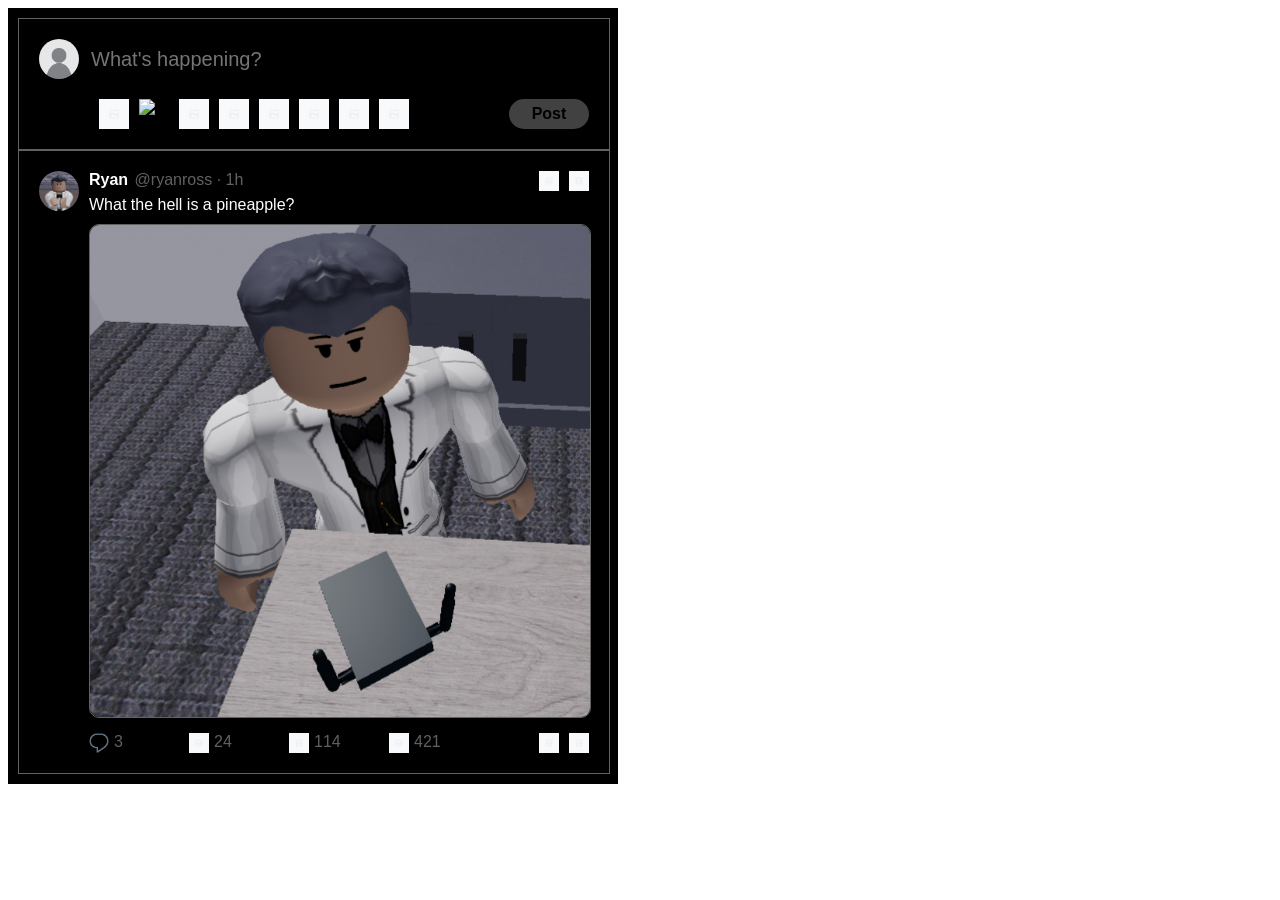
==== twitter-immitation.html @ 1bd2197b "update last "test"" ====
<!DOCTYPE html>
<html lang="en">
  
  <head>
    <title>
      Entry Point ryan at Twitter
    </title>
    <link
    rel="stylesheet"
    href="twitter-immitation.css">
  </head>

  <body>
    <div class="twitter-container">
      <!--Add post part-->
      <div class="twitter-add-post">
        <div class="twitter-add-post-left">
          <div class="twitter-div-pfp">
            <img class="twitter-pfp"
            src="image-posts/User-pfp.png"
            alt="User Profile Picture">
          </div>
        </div>

        <div class="twitter-add-post-right">
          <div class="twitter-add-post-right-top">
            <div class="searchbar">
              <input
              class="searchbar-input"
              type="text"
              placeholder="What's happening?">
            </div>
          </div>

          <div class="twitter-add-post-right-bottom">
            <div class="twitter-add-post-right-bottom-part1">
              <div class="twitter-add-post-right-bottom-media">
                <div class="twitter-add-post-right-bottom-icon">
                  <img class="twitter-add-post-right-bottom-icon-image"
                  src="image-posts/Twitter_Media.png"
                  alt="Media Icon">
                </div>
              </div>

              <div class="twitter-add-post-right-bottom-gif">
                <div class="twitter-add-post-right-bottom-icon">
                  <img class="twitter-add-post-right-bottom-icon-image"
                  src="image-posts/Twitter_GIF.png"
                  alt="GIF Icon">
                </div>
              </div>

              <div class="twitter-add-post-right-bottom-grok">
                <div class="twitter-add-post-right-bottom-icon">
                  <img class="twitter-add-post-right-bottom-icon-image"
                  src="image-posts/Twitter_Grok.png"
                  alt="Grok Icon">
                </div>  
              </div>
              
              <div class="twitter-add-post-right-bottom-poll">
                <div class="twitter-add-post-right-bottom-icon">
                  <img class="twitter-add-post-right-bottom-icon-image"
                  src="image-posts/Twitter_Poll.png"
                  alt="Poll Icon">
                </div>
              </div>

              <div class="twitter-add-post-right-bottom-emoji">
                <div class="twitter-add-post-right-bottom-icon">
                  <img class="twitter-add-post-right-bottom-icon-image"
                  src="image-posts/Twitter_Emoji.png"
                  alt="Emoji Icon">
                </div>
              </div>

              <div class="twitter-add-post-right-bottom-schedule">
                <div class="twitter-add-post-right-bottom-icon">
                  <img class="twitter-add-post-right-bottom-icon-image"
                  src="image-posts/Twitter_Schedule.png"
                  alt="Schedule Icon">
                </div>
              </div>

              <div class="twitter-add-post-right-bottom-location">
                <div class="twitter-add-post-right-bottom-icon">
                  <img class="twitter-add-post-right-bottom-icon-image"
                  src="image-posts/Twitter_Location.png"
                  alt="Location Icon">
                </div>
              </div>

              <div class="twitter-add-post-right-bottom-content-disclosure">
                <div class="twitter-add-post-right-bottom-icon">
                  <img class="twitter-add-post-right-bottom-icon-image"
                  src="image-posts/Twitter_Content_Disclosure.png"
                  alt="Content Disclosure Icon">
                </div>
              </div>
            </div>

            <div class="twitter-add-post-right-bottom-part2">
              <button class="twitter-post-button">
                Post
              </button>
            </div>
          </div>
        </div>
      </div>

      <!--Posts Part-->
      <div class="twitter-posts">
        <div class="twitter-posts-left">
          <div class="twitter-div-pfp">
            <img class="twitter-pfp"
            src="image-posts/ryan.png"
            alt="Ryan Ross Profile Picture">
          </div>
        </div>

        <div class="twitter-posts-right">
          <div class="twitter-posts-right-top">
            <div class="twitter-posts-right-top-line1">
              <div class="twitter-posts-right-top-line1-part1">
                <p class="twitter-text">
                  <span class="twitter-username">
                    Ryan
                  </span>

                  <span class="twitter-handle">
                    @ryanross
                  </span>

                  <span class="twitter-timestamp">
                    &middot; 1h
                  </span>
                </p>
              </div>

              <div class="twitter-posts-right-top-line1-part2">
                <div class="twitter-posts-right-top-line1-grok">
                  <div class="twitter-posts-right-top-line1-icon">
                    <img class="twitter-posts-right-top-line1-icon-image"
                    src="image-posts/Twitter_Grok.png"
                    alt="Grok Icon">
                  </div>
                </div>

                <div class="twitter-posts-right-top-line1-more">
                  <div class="twitter-posts-right-top-line1-icon">
                    <img class="twitter-posts-right-top-line1-icon-image"
                    src="image-posts/Twitter_More.png"
                    alt="More Icon">
                  </div>
                </div>
              </div>
            </div>

            <div class="twitter-posts-right-top-line2">
              <p class="twitter-text">
                <span class="twitter-content">
                  What the hell is a pineapple?
                </span>
              </p>
            </div>

            <div class="twitter-posts-right-top-line3">
              <img class="twitter-post-image"
                src="image-posts/Ryan-with-pinapple.png"
                alt="Pineapple Image">
            </div>
          </div>

          <div class="twitter-posts-right-bottom">
            <div class="twitter-posts-right-bottom-line">
              <div class="twitter-posts-right-bottom-line-part1">
                <div class="twitter-posts-right-bottom-line-comments">
                  <div class="twitter-posts-right-bottom-line-icon">
                    <img class="twitter-posts-right-bottom-line-icon-image"
                    src="image-posts/Twitter_Comment.png"
                    alt="Comment Icon">
                  </div>

                  <div class="twitter-posts-right-bottom-line-number">
                    <p class="twitter-text">
                      <span class="twitter-icon-number">
                        3
                      </span>
                    </p>
                  </div>
                </div>

                <div class="twitter-posts-right-bottom-line-repost">
                  <div class="twitter-posts-right-bottom-line-icon">
                    <img class="twitter-posts-right-bottom-line-icon-image"
                    src="image-posts/Twitter_Repost.png"
                    alt="Repost Icon">
                  </div>

                  <div class="twitter-posts-right-bottom-line-number">
                    <p class="twitter-text">
                      <span class="twitter-icon-number">
                        24
                      </span>
                    </p>
                  </div>                
                </div>

                <div class="twitter-posts-right-bottom-line-likes">
                  <div class="twitter-posts-right-bottom-line-icon">
                    <img class="twitter-posts-right-bottom-line-icon-image"
                    src="image-posts/Twitter_Like.png"
                    alt="Like Icon">
                  </div>

                  <div class="twitter-posts-right-bottom-line-number">
                    <p class="twitter-text">
                      <span class="twitter-icon-number">
                        114
                      </span>
                    </p>
                  </div>
                </div>

                <div class="twitter-posts-right-bottom-line-views">
                  <div class="twitter-posts-right-bottom-line-icon">
                    <img class="twitter-posts-right-bottom-line-icon-image"
                    src="image-posts/Twitter_Views.png"
                    alt="Views Icon">
                  </div>

                  <div class="twitter-posts-right-bottom-line-number">
                    <p class="twitter-text">
                      <span class="twitter-icon-number">
                        421
                      </span>
                    </p>
                  </div>
                </div>
              </div>
            
              <div class="twitter-posts-right-bottom-line-part2">
                <div class="twitter-posts-right-bottom-line-bookmark">
                  <div class="twitter-posts-right-bottom-line-icon">
                    <img class="twitter-posts-right-bottom-line-icon-image"
                    src="image-posts/Twitter_Bookmark.png"
                    alt="Bookmark Icon">
                  </div>
                </div>

                <div class="twitter-posts-right-bottom-line-share">
                  <div class="twitter-posts-right-bottom-line-icon">
                    <img class="twitter-posts-right-bottom-line-icon-image"
                    src="image-posts/Twitter_Share.png"
                    alt="Share Icon">
                  </div>
                </div>
              </div>
            </div>
          </div>
        </div>
      </div>
    </div>
  </body>
</html>
---- twitter-immitation.css ----
.twitter-text {
  font-family: Sans-serif;
  font-size: 16px;
  margin: 0;
  display: block;
}

.twitter-pfp {
  width: 40px;
  height: 40px;
  border-radius: 50%;
  object-fit: cover;
  object-position: center;
}

.twitter-div-pfp {
  display: flex;
  width: 40px;
  height: 40px;
}





.twitter-container {
  display: flex;
  flex-direction: column;
  padding: 10px;
  background-color: #000000;
  width: 590px;
}

  .twitter-add-post {
    background-color: transparent;
    display: flex;
    flex-direction: row;
    padding: 20px;
    border: #616161 solid 1px;
    width: 550px;
  }

    .twitter-add-post-left {
      display: flex;
      width: 40px;
      margin-right: 10px;
    }

    .twitter-add-post-right {
      display: flex;
      width: 500px;
      flex-direction: column;
    }

      .twitter-add-post-right-top {
        display: flex;
        margin: 0px;
        height: 40px;
      }

        .searchbar {
          display: flex;;
        }

          .searchbar-input {
            display: flex;
            background-color: transparent;
            border-width: 0px;
            color: #ffffff;
            font-size: 20px;
          }
      
      .twitter-add-post-right-bottom {
        display: flex;
        margin-top: 20px;
        flex-direction: row;
      }
      
        .twitter-add-post-right-bottom-part1 {
          display: flex;
          width: 400px;
        }

          .twitter-add-post-right-bottom-icon {
            display: flex;
            width: 30px;
            height: 30px;
            margin-left: 10px;
          }

            .twitter-add-post-right-bottom-icon-image {
              display: flex;
              width: 30px;
              height: 30px;
              object-fit: contain;
              object-position: center;
              padding: 0px;
            }

        .twitter-add-post-right-bottom-part2 {
          display: flex;
          width: 80px;
          margin-left: 20px;
        }

          .twitter-post-button {
            display: flex;
            background-color: #414141;
            color: #000000;
            border-width: 0px;
            border-radius: 20px;
            font-size: 16px;
            font-weight: bold;
            height: 30px;
            width: 80px;
            justify-content: center;
            align-items: center;
          }




  .twitter-posts {
    background-color: transparent;
    display: flex;
    flex-direction: row;
    padding: 20px;
    border: #616161 solid 1px;
    width: 550px;
  }

    .twitter-posts-left {
      display: flex;
      width: 40px;
      margin-right: 10px;

    }

    .twitter-posts-right {
      display: flex;
      flex-direction: column;
      width: 500px;
    }

      .twitter-posts-right-top {
        display: flex;
        margin: 0px;
        flex-direction: column;
      }

        .twitter-posts-right-top-line1 {
          display: flex;
          flex-direction: row;
          width: 500px;
        }

          .twitter-posts-right-top-line1-part1 {
            display: flex;
            flex-direction: column;
            width: 440px;
          }

            .twitter-username {
              font-weight: bold;
              color: #ffffff;
              margin-top: 5px;
              margin-right: 2px;
            }

            .twitter-handle {
              color: #616161;
              margin-top: 5px;
            }

            .twitter-timestamp {
              color: #616161;
              margin-top: 5px;
            }

          .twitter-posts-right-top-line1-part2 {
            display: flex;
            flex-direction: row;
            width: 60px;
          }

            .twitter-posts-right-top-line1-grok {
              display: flex;
              width: 20px;
              margin-left: 10px;
            }

            .twitter-posts-right-top-line1-more {
              display: flex;
              width: 20px;
              margin-left: 10px;
            }

              .twitter-posts-right-top-line1-icon {
                display: flex;
                width: 20px;
                height: 20px;
                object-fit: contain;
                object-position: center;
                padding: 0px;
              }

        .twitter-posts-right-top-line2 {
          display: flex;
          margin-top: 5px;
          width: 500px;
        }

          .twitter-content {
            color: #ffffff;
          }

        .twitter-posts-right-top-line3 {
          display: flex;
          margin-top: 10px;
          width: 500px;
        }

          .twitter-post-image {
            width: 500px;
            object-fit: contain;
            object-position: left;
            border-radius: 10px;
            border-width: 1px;
            border-color: #616161;
            border-style: solid;
          }

      .twitter-posts-right-bottom {
        display: flex;
        margin-top: 15px;
      }

        .twitter-posts-right-bottom-line {
          display: flex;
        }

          .twitter-posts-right-bottom-line-part1 {
              display: flex;
              width: 400px;
            }

            .twitter-posts-right-bottom-line-comments {
              display: flex;
              width: 100px;
            }

            .twitter-posts-right-bottom-line-repost {
              display: flex;
              width: 100px;
            }

            .twitter-posts-right-bottom-line-likes {
              display: flex;
              width: 100px;
            }

            .twitter-posts-right-bottom-line-views {
              display: flex;
              width: 100px;
            }

              .twitter-posts-right-bottom-line-icon {
                display: flex;
              }

                .twitter-posts-right-bottom-line-icon-image {
                  display: flex;
                  width: 20px;
                  height: 20px;
                  object-fit: contain;
                  object-position: center;
                  padding: 0px;
                }

              .twitter-posts-right-bottom-line-number {
                display: flex;
              }

                .twitter-icon-number {
                  color: #616161;
                  margin-left: 5px;
                }

          .twitter-posts-right-bottom-line-part2 {
            display: flex;
            width: 60px;
            margin-left: 40px;
          }

            .twitter-posts-right-bottom-line-bookmark {
              display: flex;
              width: 20px;
              margin-left: 10px;
            }

            .twitter-posts-right-bottom-line-share {
              display: flex;
              width: 20px;
              margin-left: 10px;
            }
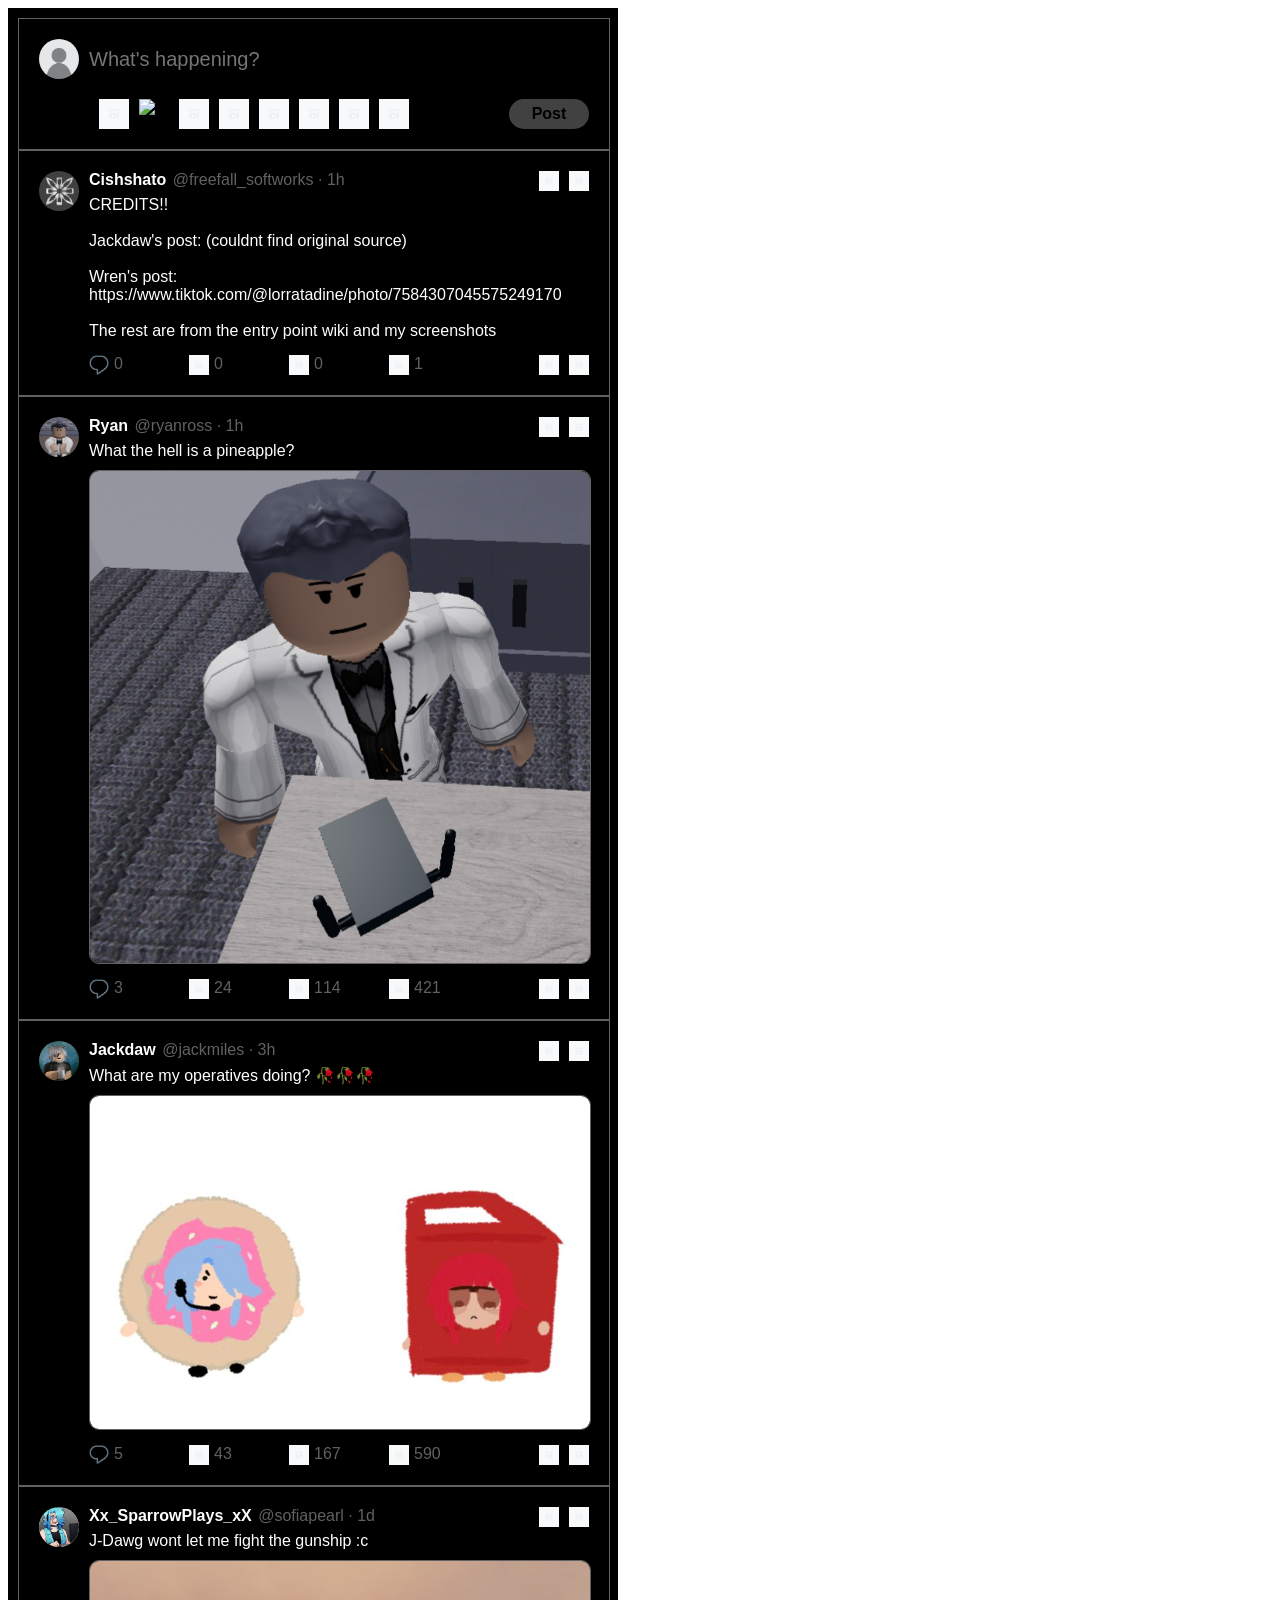
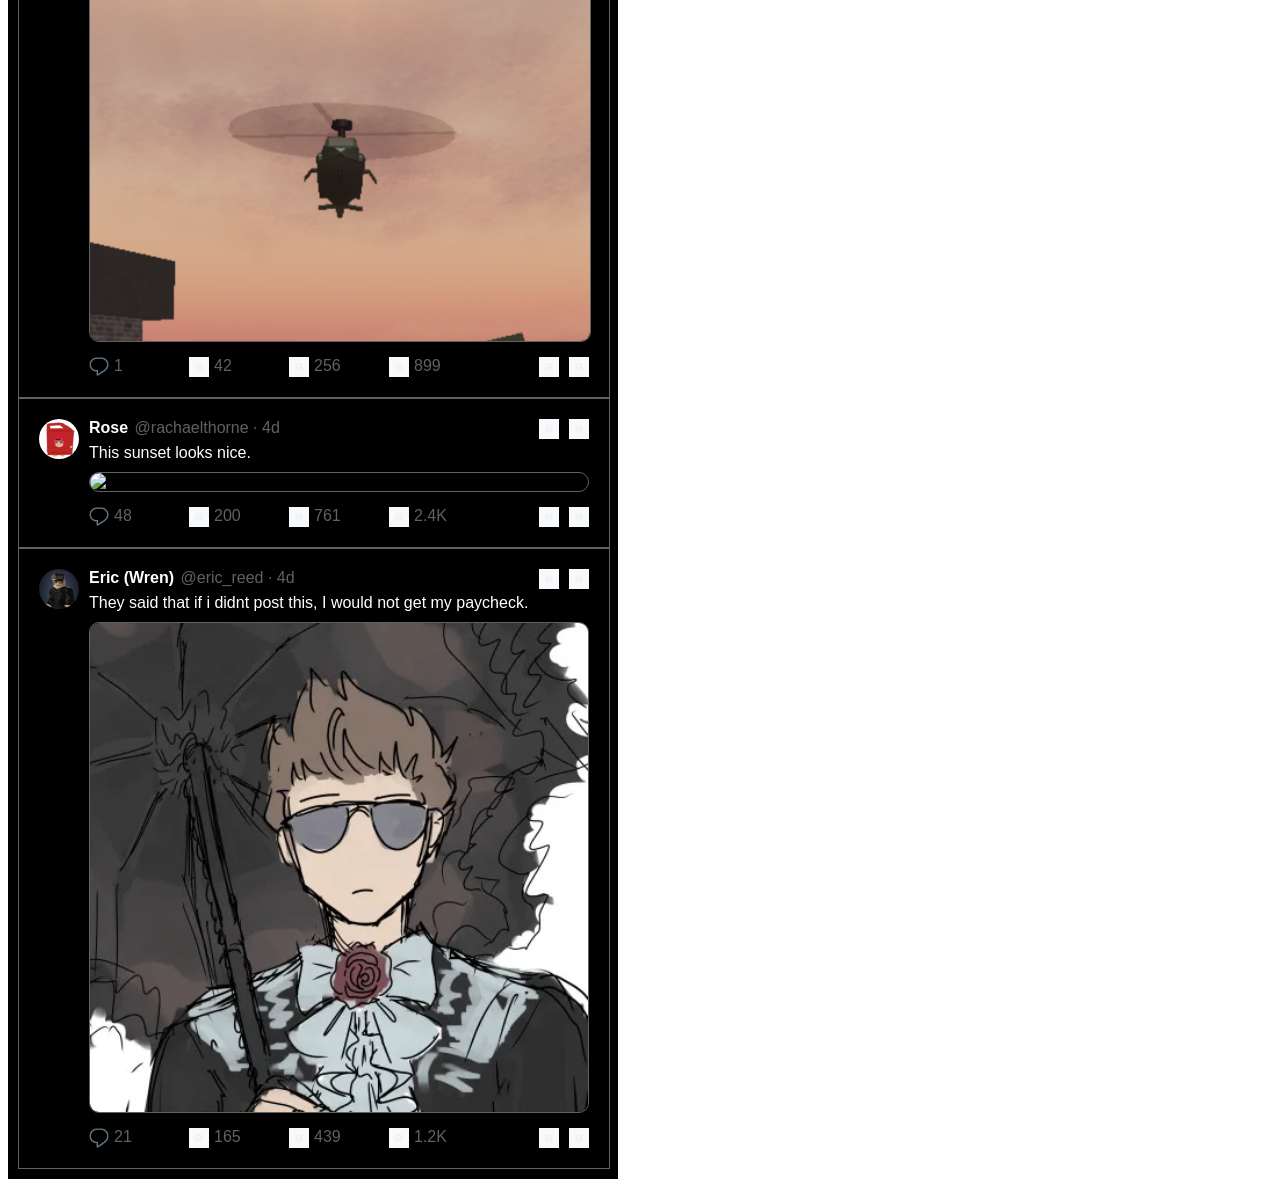
==== commit 60f83bbe: "more update" ====
--- a/twitter-immitation.html
+++ b/twitter-immitation.html
@@ -11,13 +11,13 @@
   </head>
 
   <body>
-    <div class="twitter-container">
+    <div class="twitter-main-section">
       <!--Add post part-->
       <div class="twitter-add-post">
         <div class="twitter-add-post-left">
           <div class="twitter-div-pfp">
             <img class="twitter-pfp"
-            src="image-posts/User-pfp.png"
+            src="images/pfp/blank-user.png"
             alt="User Profile Picture">
           </div>
         </div>
@@ -37,7 +37,7 @@
               <div class="twitter-add-post-right-bottom-media">
                 <div class="twitter-add-post-right-bottom-icon">
                   <img class="twitter-add-post-right-bottom-icon-image"
-                  src="image-posts/Twitter_Media.png"
+                  src="images/icons/Twitter_Media.png"
                   alt="Media Icon">
                 </div>
               </div>
@@ -45,7 +45,7 @@
               <div class="twitter-add-post-right-bottom-gif">
                 <div class="twitter-add-post-right-bottom-icon">
                   <img class="twitter-add-post-right-bottom-icon-image"
-                  src="image-posts/Twitter_GIF.png"
+                  src="images/icons/Twitter_GIF.png"
                   alt="GIF Icon">
                 </div>
               </div>
@@ -53,7 +53,7 @@
               <div class="twitter-add-post-right-bottom-grok">
                 <div class="twitter-add-post-right-bottom-icon">
                   <img class="twitter-add-post-right-bottom-icon-image"
-                  src="image-posts/Twitter_Grok.png"
+                  src="images/icons/Twitter_Grok.png"
                   alt="Grok Icon">
                 </div>  
               </div>
@@ -61,7 +61,7 @@
               <div class="twitter-add-post-right-bottom-poll">
                 <div class="twitter-add-post-right-bottom-icon">
                   <img class="twitter-add-post-right-bottom-icon-image"
-                  src="image-posts/Twitter_Poll.png"
+                  src="images/icons/Twitter_Poll.png"
                   alt="Poll Icon">
                 </div>
               </div>
@@ -69,7 +69,7 @@
               <div class="twitter-add-post-right-bottom-emoji">
                 <div class="twitter-add-post-right-bottom-icon">
                   <img class="twitter-add-post-right-bottom-icon-image"
-                  src="image-posts/Twitter_Emoji.png"
+                  src="images/icons/Twitter_Emoji.png"
                   alt="Emoji Icon">
                 </div>
               </div>
@@ -77,7 +77,7 @@
               <div class="twitter-add-post-right-bottom-schedule">
                 <div class="twitter-add-post-right-bottom-icon">
                   <img class="twitter-add-post-right-bottom-icon-image"
-                  src="image-posts/Twitter_Schedule.png"
+                  src="images/icons/Twitter_Schedule.png"
                   alt="Schedule Icon">
                 </div>
               </div>
@@ -85,7 +85,7 @@
               <div class="twitter-add-post-right-bottom-location">
                 <div class="twitter-add-post-right-bottom-icon">
                   <img class="twitter-add-post-right-bottom-icon-image"
-                  src="image-posts/Twitter_Location.png"
+                  src="images/icons/Twitter_Location.png"
                   alt="Location Icon">
                 </div>
               </div>
@@ -93,7 +93,7 @@
               <div class="twitter-add-post-right-bottom-content-disclosure">
                 <div class="twitter-add-post-right-bottom-icon">
                   <img class="twitter-add-post-right-bottom-icon-image"
-                  src="image-posts/Twitter_Content_Disclosure.png"
+                  src="images/icons/Twitter_Content_Disclosure.png"
                   alt="Content Disclosure Icon">
                 </div>
               </div>
@@ -109,156 +109,919 @@
       </div>
 
       <!--Posts Part-->
-      <div class="twitter-posts">
-        <div class="twitter-posts-left">
-          <div class="twitter-div-pfp">
-            <img class="twitter-pfp"
-            src="image-posts/ryan.png"
-            alt="Ryan Ross Profile Picture">
-          </div>
-        </div>
-
-        <div class="twitter-posts-right">
-          <div class="twitter-posts-right-top">
-            <div class="twitter-posts-right-top-line1">
-              <div class="twitter-posts-right-top-line1-part1">
+      <div class="twitter-posts-section">
+
+        <div class="post">
+          <div class="twitter-posts-left">
+            <div class="twitter-div-pfp">
+              <img class="twitter-pfp"
+              src="images/pfp/cishshato.png"
+              alt="Cishshato Profile Picture">
+            </div>
+          </div>
+
+          <div class="twitter-posts-right">
+            <div class="twitter-posts-right-top">
+              <div class="twitter-posts-right-top-line1">
+                <div class="twitter-posts-right-top-line1-part1">
+                  <p class="twitter-text">
+                    <span class="twitter-username">
+                      Cishshato
+                    </span>
+
+                    <span class="twitter-handle">
+                      @freefall_softworks
+                    </span>
+
+                    <span class="twitter-timestamp">
+                      &middot; 1h
+                    </span>
+                  </p>
+                </div>
+
+                <div class="twitter-posts-right-top-line1-part2">
+                  <div class="twitter-posts-right-top-line1-grok">
+                    <div class="twitter-posts-right-top-line1-icon">
+                      <img class="twitter-posts-right-top-line1-icon-image"
+                      src="images/icons/Twitter_Grok.png"
+                      alt="Grok Icon">
+                    </div>
+                  </div>
+
+                  <div class="twitter-posts-right-top-line1-more">
+                    <div class="twitter-posts-right-top-line1-icon">
+                      <img class="twitter-posts-right-top-line1-icon-image"
+                      src="images/icons/Twitter_More.png"
+                      alt="More Icon">
+                    </div>
+                  </div>
+                </div>
+              </div>
+
+              <div class="twitter-posts-right-top-line2">
                 <p class="twitter-text">
-                  <span class="twitter-username">
-                    Ryan
-                  </span>
-
-                  <span class="twitter-handle">
-                    @ryanross
-                  </span>
-
-                  <span class="twitter-timestamp">
-                    &middot; 1h
+                  <span class="twitter-content">
+                    CREDITS!!
+                    <br> <br>
+                    Jackdaw's post: (couldnt find original source)
+                    <br> <br>
+                    Wren's post: https://www.tiktok.com/@lorratadine/photo/7584307045575249170
+                    <br> <br>
+                    The rest are from the entry point wiki and my screenshots
                   </span>
                 </p>
               </div>
-
-              <div class="twitter-posts-right-top-line1-part2">
-                <div class="twitter-posts-right-top-line1-grok">
-                  <div class="twitter-posts-right-top-line1-icon">
-                    <img class="twitter-posts-right-top-line1-icon-image"
-                    src="image-posts/Twitter_Grok.png"
-                    alt="Grok Icon">
-                  </div>
-                </div>
-
-                <div class="twitter-posts-right-top-line1-more">
-                  <div class="twitter-posts-right-top-line1-icon">
-                    <img class="twitter-posts-right-top-line1-icon-image"
-                    src="image-posts/Twitter_More.png"
-                    alt="More Icon">
-                  </div>
-                </div>
-              </div>
-            </div>
-
-            <div class="twitter-posts-right-top-line2">
-              <p class="twitter-text">
-                <span class="twitter-content">
-                  What the hell is a pineapple?
-                </span>
-              </p>
-            </div>
-
-            <div class="twitter-posts-right-top-line3">
-              <img class="twitter-post-image"
-                src="image-posts/Ryan-with-pinapple.png"
-                alt="Pineapple Image">
-            </div>
-          </div>
-
-          <div class="twitter-posts-right-bottom">
-            <div class="twitter-posts-right-bottom-line">
-              <div class="twitter-posts-right-bottom-line-part1">
-                <div class="twitter-posts-right-bottom-line-comments">
-                  <div class="twitter-posts-right-bottom-line-icon">
-                    <img class="twitter-posts-right-bottom-line-icon-image"
-                    src="image-posts/Twitter_Comment.png"
-                    alt="Comment Icon">
-                  </div>
-
-                  <div class="twitter-posts-right-bottom-line-number">
-                    <p class="twitter-text">
-                      <span class="twitter-icon-number">
-                        3
-                      </span>
-                    </p>
-                  </div>
-                </div>
-
-                <div class="twitter-posts-right-bottom-line-repost">
-                  <div class="twitter-posts-right-bottom-line-icon">
-                    <img class="twitter-posts-right-bottom-line-icon-image"
-                    src="image-posts/Twitter_Repost.png"
-                    alt="Repost Icon">
-                  </div>
-
-                  <div class="twitter-posts-right-bottom-line-number">
-                    <p class="twitter-text">
-                      <span class="twitter-icon-number">
-                        24
-                      </span>
-                    </p>
-                  </div>                
-                </div>
-
-                <div class="twitter-posts-right-bottom-line-likes">
-                  <div class="twitter-posts-right-bottom-line-icon">
-                    <img class="twitter-posts-right-bottom-line-icon-image"
-                    src="image-posts/Twitter_Like.png"
-                    alt="Like Icon">
-                  </div>
-
-                  <div class="twitter-posts-right-bottom-line-number">
-                    <p class="twitter-text">
-                      <span class="twitter-icon-number">
-                        114
-                      </span>
-                    </p>
-                  </div>
-                </div>
-
-                <div class="twitter-posts-right-bottom-line-views">
-                  <div class="twitter-posts-right-bottom-line-icon">
-                    <img class="twitter-posts-right-bottom-line-icon-image"
-                    src="image-posts/Twitter_Views.png"
-                    alt="Views Icon">
-                  </div>
-
-                  <div class="twitter-posts-right-bottom-line-number">
-                    <p class="twitter-text">
-                      <span class="twitter-icon-number">
-                        421
-                      </span>
-                    </p>
-                  </div>
-                </div>
-              </div>
-            
-              <div class="twitter-posts-right-bottom-line-part2">
-                <div class="twitter-posts-right-bottom-line-bookmark">
-                  <div class="twitter-posts-right-bottom-line-icon">
-                    <img class="twitter-posts-right-bottom-line-icon-image"
-                    src="image-posts/Twitter_Bookmark.png"
-                    alt="Bookmark Icon">
-                  </div>
-                </div>
-
-                <div class="twitter-posts-right-bottom-line-share">
-                  <div class="twitter-posts-right-bottom-line-icon">
-                    <img class="twitter-posts-right-bottom-line-icon-image"
-                    src="image-posts/Twitter_Share.png"
-                    alt="Share Icon">
+            </div>
+
+            <div class="twitter-posts-right-bottom">
+              <div class="twitter-posts-right-bottom-line">
+                <div class="twitter-posts-right-bottom-line-part1">
+                  <div class="twitter-posts-right-bottom-line-comments">
+                    <div class="twitter-posts-right-bottom-line-icon">
+                      <img class="twitter-posts-right-bottom-line-icon-image"
+                      src="images/icons/Twitter_Comment.png"
+                      alt="Comment Icon">
+                    </div>
+
+                    <div class="twitter-posts-right-bottom-line-number">
+                      <p class="twitter-text">
+                        <span class="twitter-icon-number">
+                          0
+                        </span>
+                      </p>
+                    </div>
+                  </div>
+
+                  <div class="twitter-posts-right-bottom-line-repost">
+                    <div class="twitter-posts-right-bottom-line-icon">
+                      <img class="twitter-posts-right-bottom-line-icon-image"
+                      src="images/icons/Twitter_Repost.png"
+                      alt="Repost Icon">
+                    </div>
+
+                    <div class="twitter-posts-right-bottom-line-number">
+                      <p class="twitter-text">
+                        <span class="twitter-icon-number">
+                          0
+                        </span>
+                      </p>
+                    </div>                
+                  </div>
+
+                  <div class="twitter-posts-right-bottom-line-likes">
+                    <div class="twitter-posts-right-bottom-line-icon">
+                      <img class="twitter-posts-right-bottom-line-icon-image"
+                      src="images/icons/Twitter_Like.png"
+                      alt="Like Icon">
+                    </div>
+
+                    <div class="twitter-posts-right-bottom-line-number">
+                      <p class="twitter-text">
+                        <span class="twitter-icon-number">
+                          0
+                        </span>
+                      </p>
+                    </div>
+                  </div>
+
+                  <div class="twitter-posts-right-bottom-line-views">
+                    <div class="twitter-posts-right-bottom-line-icon">
+                      <img class="twitter-posts-right-bottom-line-icon-image"
+                      src="images/icons/Twitter_Views.png"
+                      alt="Views Icon">
+                    </div>
+
+                    <div class="twitter-posts-right-bottom-line-number">
+                      <p class="twitter-text">
+                        <span class="twitter-icon-number">
+                          1
+                        </span>
+                      </p>
+                    </div>
+                  </div>
+                </div>
+              
+                <div class="twitter-posts-right-bottom-line-part2">
+                  <div class="twitter-posts-right-bottom-line-bookmark">
+                    <div class="twitter-posts-right-bottom-line-icon">
+                      <img class="twitter-posts-right-bottom-line-icon-image"
+                      src="images/icons/Twitter_Bookmark.png"
+                      alt="Bookmark Icon">
+                    </div>
+                  </div>
+
+                  <div class="twitter-posts-right-bottom-line-share">
+                    <div class="twitter-posts-right-bottom-line-icon">
+                      <img class="twitter-posts-right-bottom-line-icon-image"
+                      src="images/icons/Twitter_Share.png"
+                      alt="Share Icon">
+                    </div>
+                  </div>
+                </div>
+              </div>
+            </div>
+          </div>
+        </div>  
+        
+        <div class="post">
+          <div class="twitter-posts-left">
+            <div class="twitter-div-pfp">
+              <img class="twitter-pfp"
+              src="images/pfp/ryan.png"
+              alt="Ryan Ross Profile Picture">
+            </div>
+          </div>
+
+          <div class="twitter-posts-right">
+            <div class="twitter-posts-right-top">
+              <div class="twitter-posts-right-top-line1">
+                <div class="twitter-posts-right-top-line1-part1">
+                  <p class="twitter-text">
+                    <span class="twitter-username">
+                      Ryan
+                    </span>
+
+                    <span class="twitter-handle">
+                      @ryanross
+                    </span>
+
+                    <span class="twitter-timestamp">
+                      &middot; 1h
+                    </span>
+                  </p>
+                </div>
+
+                <div class="twitter-posts-right-top-line1-part2">
+                  <div class="twitter-posts-right-top-line1-grok">
+                    <div class="twitter-posts-right-top-line1-icon">
+                      <img class="twitter-posts-right-top-line1-icon-image"
+                      src="images/icons/Twitter_Grok.png"
+                      alt="Grok Icon">
+                    </div>
+                  </div>
+
+                  <div class="twitter-posts-right-top-line1-more">
+                    <div class="twitter-posts-right-top-line1-icon">
+                      <img class="twitter-posts-right-top-line1-icon-image"
+                      src="images/icons/Twitter_More.png"
+                      alt="More Icon">
+                    </div>
+                  </div>
+                </div>
+              </div>
+
+              <div class="twitter-posts-right-top-line2">
+                <p class="twitter-text">
+                  <span class="twitter-content">
+                    What the hell is a pineapple?
+                  </span>
+                </p>
+              </div>
+
+              <div class="twitter-posts-right-top-line3">
+                <img class="twitter-post-image"
+                  src="images/posts/Ryan-with-pinapple.png"
+                  alt="Ryan Post">
+              </div>
+            </div>
+
+            <div class="twitter-posts-right-bottom">
+              <div class="twitter-posts-right-bottom-line">
+                <div class="twitter-posts-right-bottom-line-part1">
+                  <div class="twitter-posts-right-bottom-line-comments">
+                    <div class="twitter-posts-right-bottom-line-icon">
+                      <img class="twitter-posts-right-bottom-line-icon-image"
+                      src="images/icons/Twitter_Comment.png"
+                      alt="Comment Icon">
+                    </div>
+
+                    <div class="twitter-posts-right-bottom-line-number">
+                      <p class="twitter-text">
+                        <span class="twitter-icon-number">
+                          3
+                        </span>
+                      </p>
+                    </div>
+                  </div>
+
+                  <div class="twitter-posts-right-bottom-line-repost">
+                    <div class="twitter-posts-right-bottom-line-icon">
+                      <img class="twitter-posts-right-bottom-line-icon-image"
+                      src="images/icons/Twitter_Repost.png"
+                      alt="Repost Icon">
+                    </div>
+
+                    <div class="twitter-posts-right-bottom-line-number">
+                      <p class="twitter-text">
+                        <span class="twitter-icon-number">
+                          24
+                        </span>
+                      </p>
+                    </div>                
+                  </div>
+
+                  <div class="twitter-posts-right-bottom-line-likes">
+                    <div class="twitter-posts-right-bottom-line-icon">
+                      <img class="twitter-posts-right-bottom-line-icon-image"
+                      src="images/icons/Twitter_Like.png"
+                      alt="Like Icon">
+                    </div>
+
+                    <div class="twitter-posts-right-bottom-line-number">
+                      <p class="twitter-text">
+                        <span class="twitter-icon-number">
+                          114
+                        </span>
+                      </p>
+                    </div>
+                  </div>
+
+                  <div class="twitter-posts-right-bottom-line-views">
+                    <div class="twitter-posts-right-bottom-line-icon">
+                      <img class="twitter-posts-right-bottom-line-icon-image"
+                      src="images/icons/Twitter_Views.png"
+                      alt="Views Icon">
+                    </div>
+
+                    <div class="twitter-posts-right-bottom-line-number">
+                      <p class="twitter-text">
+                        <span class="twitter-icon-number">
+                          421
+                        </span>
+                      </p>
+                    </div>
+                  </div>
+                </div>
+              
+                <div class="twitter-posts-right-bottom-line-part2">
+                  <div class="twitter-posts-right-bottom-line-bookmark">
+                    <div class="twitter-posts-right-bottom-line-icon">
+                      <img class="twitter-posts-right-bottom-line-icon-image"
+                      src="images/icons/Twitter_Bookmark.png"
+                      alt="Bookmark Icon">
+                    </div>
+                  </div>
+
+                  <div class="twitter-posts-right-bottom-line-share">
+                    <div class="twitter-posts-right-bottom-line-icon">
+                      <img class="twitter-posts-right-bottom-line-icon-image"
+                      src="images/icons/Twitter_Share.png"
+                      alt="Share Icon">
+                    </div>
                   </div>
                 </div>
               </div>
             </div>
           </div>
         </div>
+
+        <div class="post">
+          <div class="twitter-posts-left">
+            <div class="twitter-div-pfp">
+              <img class="twitter-pfp"
+              src="images/pfp/jackdaw.png"
+              alt="Jackdaw Profile Picture">
+            </div>
+          </div>
+
+          <div class="twitter-posts-right">
+            <div class="twitter-posts-right-top">
+              <div class="twitter-posts-right-top-line1">
+                <div class="twitter-posts-right-top-line1-part1">
+                  <p class="twitter-text">
+                    <span class="twitter-username">
+                      Jackdaw
+                    </span>
+
+                    <span class="twitter-handle">
+                      @jackmiles
+                    </span>
+
+                    <span class="twitter-timestamp">
+                      &middot; 3h
+                    </span>
+                  </p>
+                </div>
+
+                <div class="twitter-posts-right-top-line1-part2">
+                  <div class="twitter-posts-right-top-line1-grok">
+                    <div class="twitter-posts-right-top-line1-icon">
+                      <img class="twitter-posts-right-top-line1-icon-image"
+                      src="images/icons/Twitter_Grok.png"
+                      alt="Grok Icon">
+                    </div>
+                  </div>
+
+                  <div class="twitter-posts-right-top-line1-more">
+                    <div class="twitter-posts-right-top-line1-icon">
+                      <img class="twitter-posts-right-top-line1-icon-image"
+                      src="images/icons/Twitter_More.png"
+                      alt="More Icon">
+                    </div>
+                  </div>
+                </div>
+              </div>
+
+              <div class="twitter-posts-right-top-line2">
+                <p class="twitter-text">
+                  <span class="twitter-content">
+                    What are my operatives doing? 🥀🥀🥀
+                  </span>
+                </p>
+              </div>
+
+              <div class="twitter-posts-right-top-line3">
+                <img class="twitter-post-image"
+                  src="images/posts/Idiots.png"
+                  alt="Jackdaw Post">
+              </div>
+            </div>
+
+            <div class="twitter-posts-right-bottom">
+              <div class="twitter-posts-right-bottom-line">
+                <div class="twitter-posts-right-bottom-line-part1">
+                  <div class="twitter-posts-right-bottom-line-comments">
+                    <div class="twitter-posts-right-bottom-line-icon">
+                      <img class="twitter-posts-right-bottom-line-icon-image"
+                      src="images/icons/Twitter_Comment.png"
+                      alt="Comment Icon">
+                    </div>
+
+                    <div class="twitter-posts-right-bottom-line-number">
+                      <p class="twitter-text">
+                        <span class="twitter-icon-number">
+                          5
+                        </span>
+                      </p>
+                    </div>
+                  </div>
+
+                  <div class="twitter-posts-right-bottom-line-repost">
+                    <div class="twitter-posts-right-bottom-line-icon">
+                      <img class="twitter-posts-right-bottom-line-icon-image"
+                      src="images/icons/Twitter_Repost.png"
+                      alt="Repost Icon">
+                    </div>
+
+                    <div class="twitter-posts-right-bottom-line-number">
+                      <p class="twitter-text">
+                        <span class="twitter-icon-number">
+                          43
+                        </span>
+                      </p>
+                    </div>                
+                  </div>
+
+                  <div class="twitter-posts-right-bottom-line-likes">
+                    <div class="twitter-posts-right-bottom-line-icon">
+                      <img class="twitter-posts-right-bottom-line-icon-image"
+                      src="images/icons/Twitter_Like.png"
+                      alt="Like Icon">
+                    </div>
+
+                    <div class="twitter-posts-right-bottom-line-number">
+                      <p class="twitter-text">
+                        <span class="twitter-icon-number">
+                          167
+                        </span>
+                      </p>
+                    </div>
+                  </div>
+
+                  <div class="twitter-posts-right-bottom-line-views">
+                    <div class="twitter-posts-right-bottom-line-icon">
+                      <img class="twitter-posts-right-bottom-line-icon-image"
+                      src="images/icons/Twitter_Views.png"
+                      alt="Views Icon">
+                    </div>
+
+                    <div class="twitter-posts-right-bottom-line-number">
+                      <p class="twitter-text">
+                        <span class="twitter-icon-number">
+                          590
+                        </span>
+                      </p>
+                    </div>
+                  </div>
+                </div>
+              
+                <div class="twitter-posts-right-bottom-line-part2">
+                  <div class="twitter-posts-right-bottom-line-bookmark">
+                    <div class="twitter-posts-right-bottom-line-icon">
+                      <img class="twitter-posts-right-bottom-line-icon-image"
+                      src="images/icons/Twitter_Bookmark.png"
+                      alt="Bookmark Icon">
+                    </div>
+                  </div>
+
+                  <div class="twitter-posts-right-bottom-line-share">
+                    <div class="twitter-posts-right-bottom-line-icon">
+                      <img class="twitter-posts-right-bottom-line-icon-image"
+                      src="images/icons/Twitter_Share.png"
+                      alt="Share Icon">
+                    </div>
+                  </div>
+                </div>
+              </div>
+            </div>
+          </div>
+        </div>
+
+        <div class="post">
+          <div class="twitter-posts-left">
+            <div class="twitter-div-pfp">
+              <img class="twitter-pfp"
+              src="images/pfp/sparrow.png"
+              alt="Sparrow Profile Picture">
+            </div>
+          </div>
+
+          <div class="twitter-posts-right">
+            <div class="twitter-posts-right-top">
+              <div class="twitter-posts-right-top-line1">
+                <div class="twitter-posts-right-top-line1-part1">
+                  <p class="twitter-text">
+                    <span class="twitter-username">
+                      Xx_SparrowPlays_xX
+                    </span>
+
+                    <span class="twitter-handle">
+                      @sofiapearl
+                    </span>
+
+                    <span class="twitter-timestamp">
+                      &middot; 1d
+                    </span>
+                  </p>
+                </div>
+
+                <div class="twitter-posts-right-top-line1-part2">
+                  <div class="twitter-posts-right-top-line1-grok">
+                    <div class="twitter-posts-right-top-line1-icon">
+                      <img class="twitter-posts-right-top-line1-icon-image"
+                      src="images/icons/Twitter_Grok.png"
+                      alt="Grok Icon">
+                    </div>
+                  </div>
+
+                  <div class="twitter-posts-right-top-line1-more">
+                    <div class="twitter-posts-right-top-line1-icon">
+                      <img class="twitter-posts-right-top-line1-icon-image"
+                      src="images/icons/Twitter_More.png"
+                      alt="More Icon">
+                    </div>
+                  </div>
+                </div>
+              </div>
+
+              <div class="twitter-posts-right-top-line2">
+                <p class="twitter-text">
+                  <span class="twitter-content">
+                    J-Dawg wont let me fight the gunship :c
+                  </span>
+                </p>
+              </div>
+
+              <div class="twitter-posts-right-top-line3">
+                <img class="twitter-post-image"
+                  src="images/posts/Gunship.png"
+                  alt="Sparrow Post">
+              </div>
+            </div>
+
+            <div class="twitter-posts-right-bottom">
+              <div class="twitter-posts-right-bottom-line">
+                <div class="twitter-posts-right-bottom-line-part1">
+                  <div class="twitter-posts-right-bottom-line-comments">
+                    <div class="twitter-posts-right-bottom-line-icon">
+                      <img class="twitter-posts-right-bottom-line-icon-image"
+                      src="images/icons/Twitter_Comment.png"
+                      alt="Comment Icon">
+                    </div>
+
+                    <div class="twitter-posts-right-bottom-line-number">
+                      <p class="twitter-text">
+                        <span class="twitter-icon-number">
+                          1
+                        </span>
+                      </p>
+                    </div>
+                  </div>
+
+                  <div class="twitter-posts-right-bottom-line-repost">
+                    <div class="twitter-posts-right-bottom-line-icon">
+                      <img class="twitter-posts-right-bottom-line-icon-image"
+                      src="images/icons/Twitter_Repost.png"
+                      alt="Repost Icon">
+                    </div>
+
+                    <div class="twitter-posts-right-bottom-line-number">
+                      <p class="twitter-text">
+                        <span class="twitter-icon-number">
+                          42
+                        </span>
+                      </p>
+                    </div>                
+                  </div>
+
+                  <div class="twitter-posts-right-bottom-line-likes">
+                    <div class="twitter-posts-right-bottom-line-icon">
+                      <img class="twitter-posts-right-bottom-line-icon-image"
+                      src="images/icons/Twitter_Like.png"
+                      alt="Like Icon">
+                    </div>
+
+                    <div class="twitter-posts-right-bottom-line-number">
+                      <p class="twitter-text">
+                        <span class="twitter-icon-number">
+                          256
+                        </span>
+                      </p>
+                    </div>
+                  </div>
+
+                  <div class="twitter-posts-right-bottom-line-views">
+                    <div class="twitter-posts-right-bottom-line-icon">
+                      <img class="twitter-posts-right-bottom-line-icon-image"
+                      src="images/icons/Twitter_Views.png"
+                      alt="Views Icon">
+                    </div>
+
+                    <div class="twitter-posts-right-bottom-line-number">
+                      <p class="twitter-text">
+                        <span class="twitter-icon-number">
+                          899
+                        </span>
+                      </p>
+                    </div>
+                  </div>
+                </div>
+              
+                <div class="twitter-posts-right-bottom-line-part2">
+                  <div class="twitter-posts-right-bottom-line-bookmark">
+                    <div class="twitter-posts-right-bottom-line-icon">
+                      <img class="twitter-posts-right-bottom-line-icon-image"
+                      src="images/icons/Twitter_Bookmark.png"
+                      alt="Bookmark Icon">
+                    </div>
+                  </div>
+
+                  <div class="twitter-posts-right-bottom-line-share">
+                    <div class="twitter-posts-right-bottom-line-icon">
+                      <img class="twitter-posts-right-bottom-line-icon-image"
+                      src="images/icons/Twitter_Share.png"
+                      alt="Share Icon">
+                    </div>
+                  </div>
+                </div>
+              </div>
+            </div>
+          </div>
+        </div>
+
+        <div class="post">
+          <div class="twitter-posts-left">
+            <div class="twitter-div-pfp">
+              <img class="twitter-pfp"
+              src="images/pfp/rose.png"
+              alt="Rose Profile Picture">
+            </div>
+          </div>
+
+          <div class="twitter-posts-right">
+            <div class="twitter-posts-right-top">
+              <div class="twitter-posts-right-top-line1">
+                <div class="twitter-posts-right-top-line1-part1">
+                  <p class="twitter-text">
+                    <span class="twitter-username">
+                      Rose
+                    </span>
+
+                    <span class="twitter-handle">
+                      @rachaelthorne
+                    </span>
+
+                    <span class="twitter-timestamp">
+                      &middot; 4d
+                    </span>
+                  </p>
+                </div>
+
+                <div class="twitter-posts-right-top-line1-part2">
+                  <div class="twitter-posts-right-top-line1-grok">
+                    <div class="twitter-posts-right-top-line1-icon">
+                      <img class="twitter-posts-right-top-line1-icon-image"
+                      src="images/icons/Twitter_Grok.png"
+                      alt="Grok Icon">
+                    </div>
+                  </div>
+
+                  <div class="twitter-posts-right-top-line1-more">
+                    <div class="twitter-posts-right-top-line1-icon">
+                      <img class="twitter-posts-right-top-line1-icon-image"
+                      src="images/icons/Twitter_More.png"
+                      alt="More Icon">
+                    </div>
+                  </div>
+                </div>
+              </div>
+
+              <div class="twitter-posts-right-top-line2">
+                <p class="twitter-text">
+                  <span class="twitter-content">
+                    This sunset looks nice.
+                  </span>
+                </p>
+              </div>
+
+              <div class="twitter-posts-right-top-line3">
+                <img class="twitter-post-image"
+                  src="images/posts/Sunset.png"
+                  alt="Rose Post">
+              </div>
+            </div>
+
+            <div class="twitter-posts-right-bottom">
+              <div class="twitter-posts-right-bottom-line">
+                <div class="twitter-posts-right-bottom-line-part1">
+                  <div class="twitter-posts-right-bottom-line-comments">
+                    <div class="twitter-posts-right-bottom-line-icon">
+                      <img class="twitter-posts-right-bottom-line-icon-image"
+                      src="images/icons/Twitter_Comment.png"
+                      alt="Comment Icon">
+                    </div>
+
+                    <div class="twitter-posts-right-bottom-line-number">
+                      <p class="twitter-text">
+                        <span class="twitter-icon-number">
+                          48
+                        </span>
+                      </p>
+                    </div>
+                  </div>
+
+                  <div class="twitter-posts-right-bottom-line-repost">
+                    <div class="twitter-posts-right-bottom-line-icon">
+                      <img class="twitter-posts-right-bottom-line-icon-image"
+                      src="images/icons/Twitter_Repost.png"
+                      alt="Repost Icon">
+                    </div>
+
+                    <div class="twitter-posts-right-bottom-line-number">
+                      <p class="twitter-text">
+                        <span class="twitter-icon-number">
+                          200
+                        </span>
+                      </p>
+                    </div>                
+                  </div>
+
+                  <div class="twitter-posts-right-bottom-line-likes">
+                    <div class="twitter-posts-right-bottom-line-icon">
+                      <img class="twitter-posts-right-bottom-line-icon-image"
+                      src="images/icons/Twitter_Like.png"
+                      alt="Like Icon">
+                    </div>
+
+                    <div class="twitter-posts-right-bottom-line-number">
+                      <p class="twitter-text">
+                        <span class="twitter-icon-number">
+                          761
+                        </span>
+                      </p>
+                    </div>
+                  </div>
+
+                  <div class="twitter-posts-right-bottom-line-views">
+                    <div class="twitter-posts-right-bottom-line-icon">
+                      <img class="twitter-posts-right-bottom-line-icon-image"
+                      src="images/icons/Twitter_Views.png"
+                      alt="Views Icon">
+                    </div>
+
+                    <div class="twitter-posts-right-bottom-line-number">
+                      <p class="twitter-text">
+                        <span class="twitter-icon-number">
+                          2.4K
+                        </span>
+                      </p>
+                    </div>
+                  </div>
+                </div>
+              
+                <div class="twitter-posts-right-bottom-line-part2">
+                  <div class="twitter-posts-right-bottom-line-bookmark">
+                    <div class="twitter-posts-right-bottom-line-icon">
+                      <img class="twitter-posts-right-bottom-line-icon-image"
+                      src="images/icons/Twitter_Bookmark.png"
+                      alt="Bookmark Icon">
+                    </div>
+                  </div>
+
+                  <div class="twitter-posts-right-bottom-line-share">
+                    <div class="twitter-posts-right-bottom-line-icon">
+                      <img class="twitter-posts-right-bottom-line-icon-image"
+                      src="images/icons/Twitter_Share.png"
+                      alt="Share Icon">
+                    </div>
+                  </div>
+                </div>
+              </div>
+            </div>
+          </div>
+        </div>
+
+        <div class="post">
+          <div class="twitter-posts-left">
+            <div class="twitter-div-pfp">
+              <img class="twitter-pfp"
+              src="images/pfp/wren.png"
+              alt="Wren Profile Picture">
+            </div>
+          </div>
+
+          <div class="twitter-posts-right">
+            <div class="twitter-posts-right-top">
+              <div class="twitter-posts-right-top-line1">
+                <div class="twitter-posts-right-top-line1-part1">
+                  <p class="twitter-text">
+                    <span class="twitter-username">
+                      Eric (Wren)
+                    </span>
+
+                    <span class="twitter-handle">
+                      @eric_reed
+                    </span>
+
+                    <span class="twitter-timestamp">
+                      &middot; 4d
+                    </span>
+                  </p>
+                </div>
+
+                <div class="twitter-posts-right-top-line1-part2">
+                  <div class="twitter-posts-right-top-line1-grok">
+                    <div class="twitter-posts-right-top-line1-icon">
+                      <img class="twitter-posts-right-top-line1-icon-image"
+                      src="images/icons/Twitter_Grok.png"
+                      alt="Grok Icon">
+                    </div>
+                  </div>
+
+                  <div class="twitter-posts-right-top-line1-more">
+                    <div class="twitter-posts-right-top-line1-icon">
+                      <img class="twitter-posts-right-top-line1-icon-image"
+                      src="images/icons/Twitter_More.png"
+                      alt="More Icon">
+                    </div>
+                  </div>
+                </div>
+              </div>
+
+              <div class="twitter-posts-right-top-line2">
+                <p class="twitter-text">
+                  <span class="twitter-content">
+                    They said that if i didnt post this, I would not get my paycheck.
+                  </span>
+                </p>
+              </div>
+
+              <div class="twitter-posts-right-top-line3">
+                <img class="twitter-post-image"
+                  src="images/posts/Wren-umbrella.png"
+                  alt="Wren Post">
+              </div>
+            </div>
+
+            <div class="twitter-posts-right-bottom">
+              <div class="twitter-posts-right-bottom-line">
+                <div class="twitter-posts-right-bottom-line-part1">
+                  <div class="twitter-posts-right-bottom-line-comments">
+                    <div class="twitter-posts-right-bottom-line-icon">
+                      <img class="twitter-posts-right-bottom-line-icon-image"
+                      src="images/icons/Twitter_Comment.png"
+                      alt="Comment Icon">
+                    </div>
+
+                    <div class="twitter-posts-right-bottom-line-number">
+                      <p class="twitter-text">
+                        <span class="twitter-icon-number">
+                          21
+                        </span>
+                      </p>
+                    </div>
+                  </div>
+
+                  <div class="twitter-posts-right-bottom-line-repost">
+                    <div class="twitter-posts-right-bottom-line-icon">
+                      <img class="twitter-posts-right-bottom-line-icon-image"
+                      src="images/icons/Twitter_Repost.png"
+                      alt="Repost Icon">
+                    </div>
+
+                    <div class="twitter-posts-right-bottom-line-number">
+                      <p class="twitter-text">
+                        <span class="twitter-icon-number">
+                          165
+                        </span>
+                      </p>
+                    </div>                
+                  </div>
+
+                  <div class="twitter-posts-right-bottom-line-likes">
+                    <div class="twitter-posts-right-bottom-line-icon">
+                      <img class="twitter-posts-right-bottom-line-icon-image"
+                      src="images/icons/Twitter_Like.png"
+                      alt="Like Icon">
+                    </div>
+
+                    <div class="twitter-posts-right-bottom-line-number">
+                      <p class="twitter-text">
+                        <span class="twitter-icon-number">
+                          439
+                        </span>
+                      </p>
+                    </div>
+                  </div>
+
+                  <div class="twitter-posts-right-bottom-line-views">
+                    <div class="twitter-posts-right-bottom-line-icon">
+                      <img class="twitter-posts-right-bottom-line-icon-image"
+                      src="images/icons/Twitter_Views.png"
+                      alt="Views Icon">
+                    </div>
+
+                    <div class="twitter-posts-right-bottom-line-number">
+                      <p class="twitter-text">
+                        <span class="twitter-icon-number">
+                          1.2K
+                        </span>
+                      </p>
+                    </div>
+                  </div>
+                </div>
+              
+                <div class="twitter-posts-right-bottom-line-part2">
+                  <div class="twitter-posts-right-bottom-line-bookmark">
+                    <div class="twitter-posts-right-bottom-line-icon">
+                      <img class="twitter-posts-right-bottom-line-icon-image"
+                      src="images/icons/Twitter_Bookmark.png"
+                      alt="Bookmark Icon">
+                    </div>
+                  </div>
+
+                  <div class="twitter-posts-right-bottom-line-share">
+                    <div class="twitter-posts-right-bottom-line-icon">
+                      <img class="twitter-posts-right-bottom-line-icon-image"
+                      src="images/icons/Twitter_Share.png"
+                      alt="Share Icon">
+                    </div>
+                  </div>
+                </div>
+              </div>
+            </div>
+          </div>
+        </div>        
       </div>
     </div>
   </body>
--- a/twitter-immitation.css
+++ b/twitter-immitation.css
@@ -23,7 +23,7 @@
 
 
 
-.twitter-container {
+.twitter-main-section {
   display: flex;
   flex-direction: column;
   padding: 10px;
@@ -35,10 +35,27 @@
     background-color: transparent;
     display: flex;
     flex-direction: row;
-    padding: 20px;
     border: #616161 solid 1px;
     width: 550px;
+    padding: 20px;
   }
+
+  .twitter-posts-section {
+    background-color: transparent;
+    display: flex;
+    flex-direction: column;
+    border: #616161 solid 0px;
+  }
+
+    .post {
+      display: flex;
+      flex-direction: row;
+      border: #616161 solid 1px;
+      width: 550px;
+      padding: 20px;
+    }
+
+  /*Twitter Add Post*/
 
     .twitter-add-post-left {
       display: flex;
@@ -59,15 +76,18 @@
       }
 
         .searchbar {
-          display: flex;;
+          display: flex;
         }
 
           .searchbar-input {
             display: flex;
             background-color: transparent;
-            border-width: 0px;
+            border: none;
             color: #ffffff;
             font-size: 20px;
+            outline: none;
+            padding: 0px;
+            width: 500px;
           }
       
       .twitter-add-post-right-bottom {
@@ -117,17 +137,7 @@
             align-items: center;
           }
 
-
-
-
-  .twitter-posts {
-    background-color: transparent;
-    display: flex;
-    flex-direction: row;
-    padding: 20px;
-    border: #616161 solid 1px;
-    width: 550px;
-  }
+  /*Twitter Posts*/
 
     .twitter-posts-left {
       display: flex;
@@ -167,11 +177,7 @@
               margin-right: 2px;
             }
 
-            .twitter-handle {
-              color: #616161;
-              margin-top: 5px;
-            }
-
+            .twitter-handle,
             .twitter-timestamp {
               color: #616161;
               margin-top: 5px;
@@ -183,12 +189,7 @@
             width: 60px;
           }
 
-            .twitter-posts-right-top-line1-grok {
-              display: flex;
-              width: 20px;
-              margin-left: 10px;
-            }
-
+            .twitter-posts-right-top-line1-grok,
             .twitter-posts-right-top-line1-more {
               display: flex;
               width: 20px;
@@ -244,21 +245,9 @@
               width: 400px;
             }
 
-            .twitter-posts-right-bottom-line-comments {
-              display: flex;
-              width: 100px;
-            }
-
-            .twitter-posts-right-bottom-line-repost {
-              display: flex;
-              width: 100px;
-            }
-
-            .twitter-posts-right-bottom-line-likes {
-              display: flex;
-              width: 100px;
-            }
-
+            .twitter-posts-right-bottom-line-comments,
+            .twitter-posts-right-bottom-line-repost,
+            .twitter-posts-right-bottom-line-likes,
             .twitter-posts-right-bottom-line-views {
               display: flex;
               width: 100px;
@@ -292,14 +281,9 @@
             margin-left: 40px;
           }
 
-            .twitter-posts-right-bottom-line-bookmark {
+            .twitter-posts-right-bottom-line-bookmark,
+            .twitter-posts-right-bottom-line-share {
               display: flex;
               width: 20px;
               margin-left: 10px;
             }
-
-            .twitter-posts-right-bottom-line-share {
-              display: flex;
-              width: 20px;
-              margin-left: 10px;
-            }
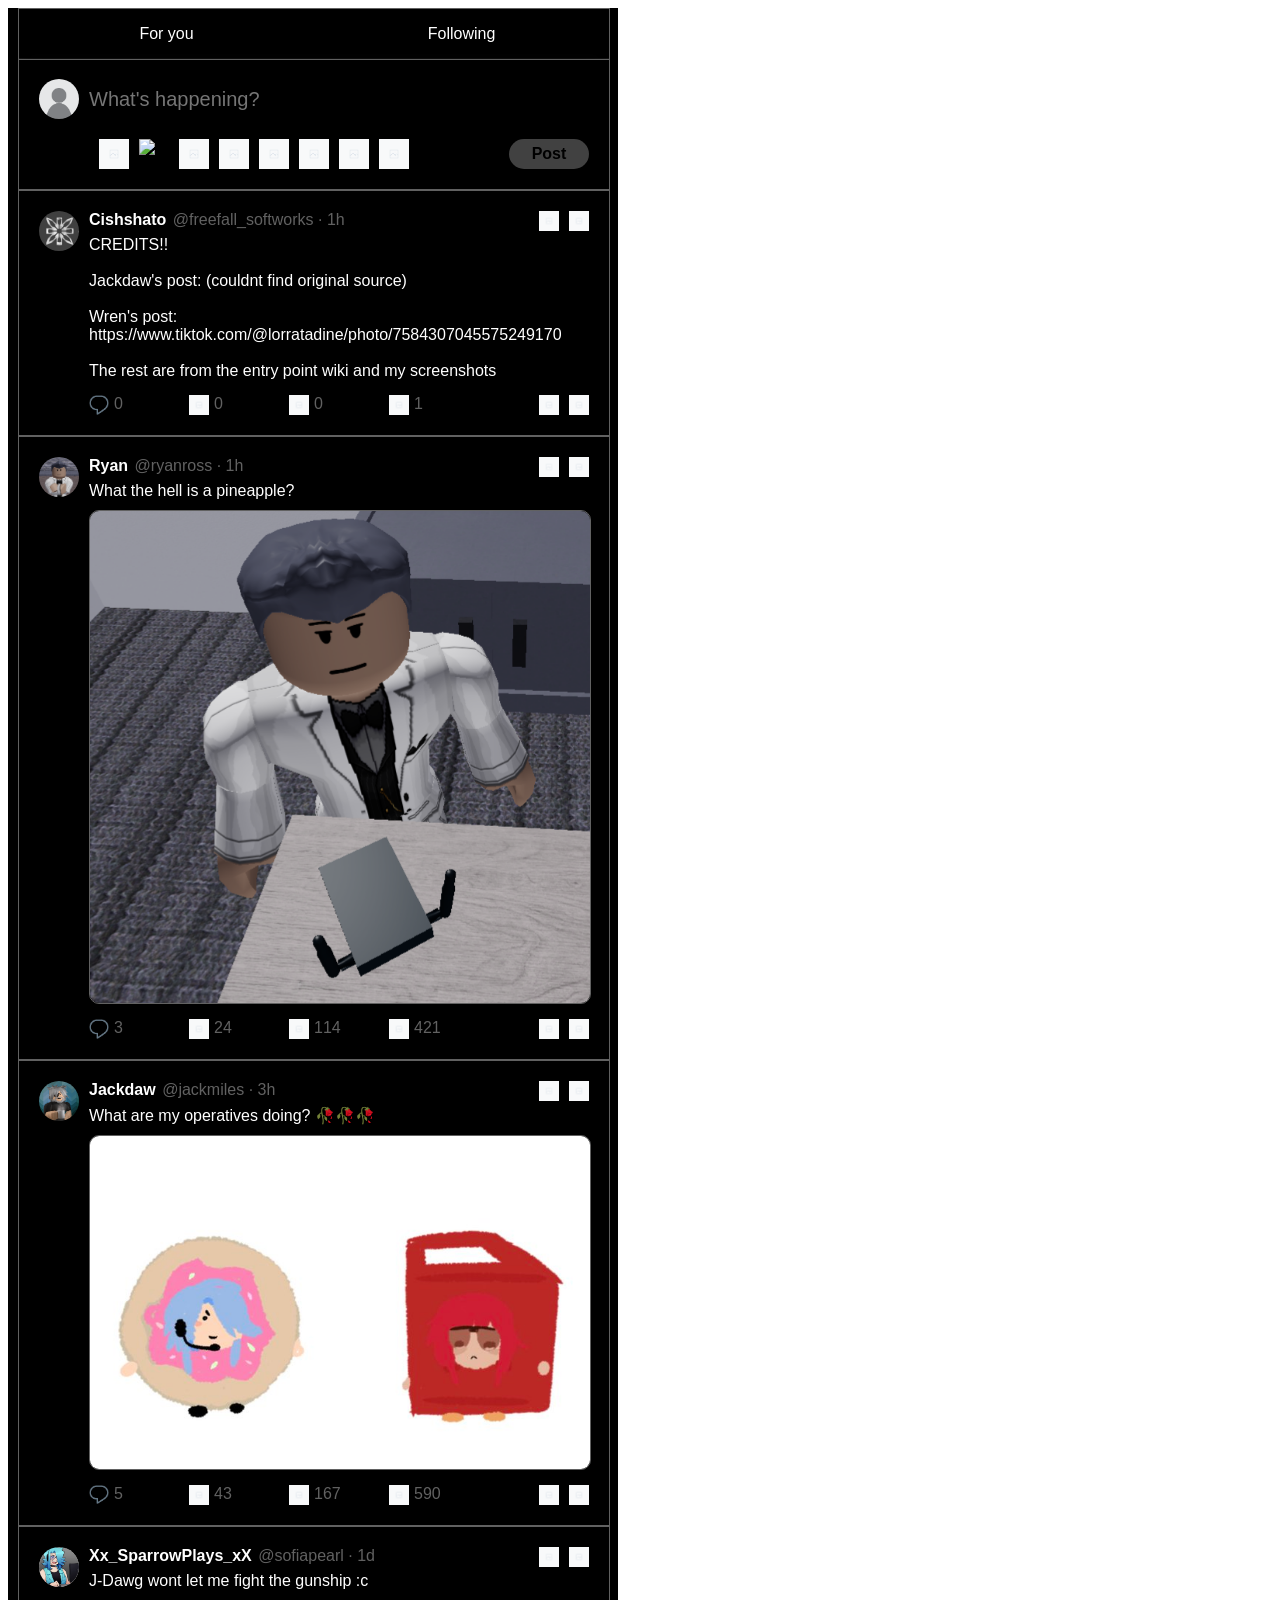
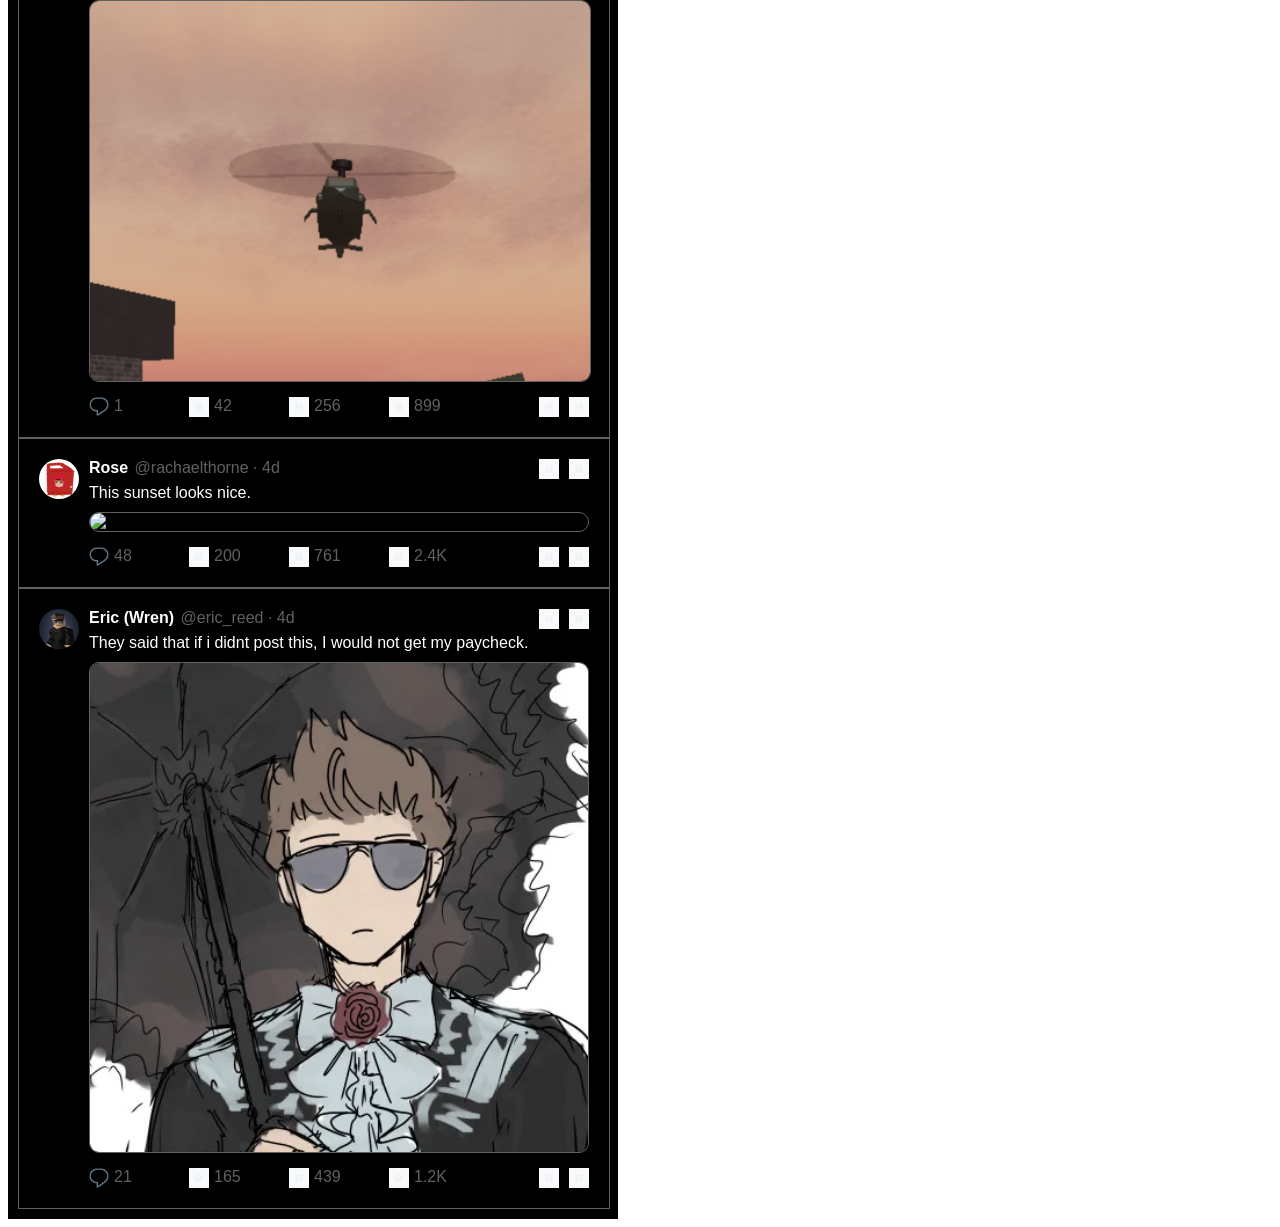
==== commit d96a2c61: "add header thing" ====
--- a/twitter-immitation.html
+++ b/twitter-immitation.html
@@ -1,6 +1,5 @@
  <!DOCTYPE html>
 <html lang="en">
-  
   <head>
     <title>
       Entry Point ryan at Twitter
@@ -11,1017 +10,1040 @@
   </head>
 
   <body>
-    <div class="twitter-main-section">
-      <!--Add post part-->
-      <div class="twitter-add-post">
-        <div class="twitter-add-post-left">
-          <div class="twitter-div-pfp">
-            <img class="twitter-pfp"
-            src="images/pfp/blank-user.png"
-            alt="User Profile Picture">
+    <div class="right-section">
+      <div class="twitter-top-section">
+        <!--For you / Following-->
+        <div class="twitter-top-selection">
+          <div class="For-you">
+            <p class="twitter-text">
+              <span class="For-you-text">
+                For you
+              </span>
+            </p>
           </div>
-        </div>
-
-        <div class="twitter-add-post-right">
-          <div class="twitter-add-post-right-top">
-            <div class="searchbar">
-              <input
-              class="searchbar-input"
-              type="text"
-              placeholder="What's happening?">
-            </div>
-          </div>
-
-          <div class="twitter-add-post-right-bottom">
-            <div class="twitter-add-post-right-bottom-part1">
-              <div class="twitter-add-post-right-bottom-media">
-                <div class="twitter-add-post-right-bottom-icon">
-                  <img class="twitter-add-post-right-bottom-icon-image"
-                  src="images/icons/Twitter_Media.png"
-                  alt="Media Icon">
-                </div>
-              </div>
-
-              <div class="twitter-add-post-right-bottom-gif">
-                <div class="twitter-add-post-right-bottom-icon">
-                  <img class="twitter-add-post-right-bottom-icon-image"
-                  src="images/icons/Twitter_GIF.png"
-                  alt="GIF Icon">
-                </div>
-              </div>
-
-              <div class="twitter-add-post-right-bottom-grok">
-                <div class="twitter-add-post-right-bottom-icon">
-                  <img class="twitter-add-post-right-bottom-icon-image"
-                  src="images/icons/Twitter_Grok.png"
-                  alt="Grok Icon">
-                </div>  
-              </div>
-              
-              <div class="twitter-add-post-right-bottom-poll">
-                <div class="twitter-add-post-right-bottom-icon">
-                  <img class="twitter-add-post-right-bottom-icon-image"
-                  src="images/icons/Twitter_Poll.png"
-                  alt="Poll Icon">
-                </div>
-              </div>
-
-              <div class="twitter-add-post-right-bottom-emoji">
-                <div class="twitter-add-post-right-bottom-icon">
-                  <img class="twitter-add-post-right-bottom-icon-image"
-                  src="images/icons/Twitter_Emoji.png"
-                  alt="Emoji Icon">
-                </div>
-              </div>
-
-              <div class="twitter-add-post-right-bottom-schedule">
-                <div class="twitter-add-post-right-bottom-icon">
-                  <img class="twitter-add-post-right-bottom-icon-image"
-                  src="images/icons/Twitter_Schedule.png"
-                  alt="Schedule Icon">
-                </div>
-              </div>
-
-              <div class="twitter-add-post-right-bottom-location">
-                <div class="twitter-add-post-right-bottom-icon">
-                  <img class="twitter-add-post-right-bottom-icon-image"
-                  src="images/icons/Twitter_Location.png"
-                  alt="Location Icon">
-                </div>
-              </div>
-
-              <div class="twitter-add-post-right-bottom-content-disclosure">
-                <div class="twitter-add-post-right-bottom-icon">
-                  <img class="twitter-add-post-right-bottom-icon-image"
-                  src="images/icons/Twitter_Content_Disclosure.png"
-                  alt="Content Disclosure Icon">
-                </div>
-              </div>
-            </div>
-
-            <div class="twitter-add-post-right-bottom-part2">
-              <button class="twitter-post-button">
-                Post
-              </button>
-            </div>
+
+          <div class="Following">
+            <p class="twitter-text">
+              <span class="Following-text">
+                Following
+              </span>
+            </p>
           </div>
         </div>
       </div>
 
-      <!--Posts Part-->
-      <div class="twitter-posts-section">
-
-        <div class="post">
-          <div class="twitter-posts-left">
+      <div class="twitter-main-section">
+        <!--Add post part-->
+        <div class="twitter-add-post">
+          <div class="twitter-add-post-left">
             <div class="twitter-div-pfp">
               <img class="twitter-pfp"
-              src="images/pfp/cishshato.png"
-              alt="Cishshato Profile Picture">
+              src="images/pfp/blank-user.png"
+              alt="User Profile Picture">
             </div>
           </div>
 
-          <div class="twitter-posts-right">
-            <div class="twitter-posts-right-top">
-              <div class="twitter-posts-right-top-line1">
-                <div class="twitter-posts-right-top-line1-part1">
+          <div class="twitter-add-post-right">
+            <div class="twitter-add-post-right-top">
+              <div class="searchbar">
+                <input
+                class="searchbar-input"
+                type="text"
+                placeholder="What's happening?">
+              </div>
+            </div>
+
+            <div class="twitter-add-post-right-bottom">
+              <div class="twitter-add-post-right-bottom-part1">
+                <div class="twitter-add-post-right-bottom-media">
+                  <div class="twitter-add-post-right-bottom-icon">
+                    <img class="twitter-add-post-right-bottom-icon-image"
+                    src="images/icons/Twitter_Media.png"
+                    alt="Media Icon">
+                  </div>
+                </div>
+
+                <div class="twitter-add-post-right-bottom-gif">
+                  <div class="twitter-add-post-right-bottom-icon">
+                    <img class="twitter-add-post-right-bottom-icon-image"
+                    src="images/icons/Twitter_GIF.png"
+                    alt="GIF Icon">
+                  </div>
+                </div>
+
+                <div class="twitter-add-post-right-bottom-grok">
+                  <div class="twitter-add-post-right-bottom-icon">
+                    <img class="twitter-add-post-right-bottom-icon-image"
+                    src="images/icons/Twitter_Grok.png"
+                    alt="Grok Icon">
+                  </div>  
+                </div>
+                
+                <div class="twitter-add-post-right-bottom-poll">
+                  <div class="twitter-add-post-right-bottom-icon">
+                    <img class="twitter-add-post-right-bottom-icon-image"
+                    src="images/icons/Twitter_Poll.png"
+                    alt="Poll Icon">
+                  </div>
+                </div>
+
+                <div class="twitter-add-post-right-bottom-emoji">
+                  <div class="twitter-add-post-right-bottom-icon">
+                    <img class="twitter-add-post-right-bottom-icon-image"
+                    src="images/icons/Twitter_Emoji.png"
+                    alt="Emoji Icon">
+                  </div>
+                </div>
+
+                <div class="twitter-add-post-right-bottom-schedule">
+                  <div class="twitter-add-post-right-bottom-icon">
+                    <img class="twitter-add-post-right-bottom-icon-image"
+                    src="images/icons/Twitter_Schedule.png"
+                    alt="Schedule Icon">
+                  </div>
+                </div>
+
+                <div class="twitter-add-post-right-bottom-location">
+                  <div class="twitter-add-post-right-bottom-icon">
+                    <img class="twitter-add-post-right-bottom-icon-image"
+                    src="images/icons/Twitter_Location.png"
+                    alt="Location Icon">
+                  </div>
+                </div>
+
+                <div class="twitter-add-post-right-bottom-content-disclosure">
+                  <div class="twitter-add-post-right-bottom-icon">
+                    <img class="twitter-add-post-right-bottom-icon-image"
+                    src="images/icons/Twitter_Content_Disclosure.png"
+                    alt="Content Disclosure Icon">
+                  </div>
+                </div>
+              </div>
+
+              <div class="twitter-add-post-right-bottom-part2">
+                <button class="twitter-post-button">
+                  Post
+                </button>
+              </div>
+            </div>
+          </div>
+        </div>
+
+        <!--Posts Part-->
+        <div class="twitter-posts-section">
+
+          <div class="post">
+            <div class="twitter-posts-left">
+              <div class="twitter-div-pfp">
+                <img class="twitter-pfp"
+                src="images/pfp/cishshato.png"
+                alt="Cishshato Profile Picture">
+              </div>
+            </div>
+
+            <div class="twitter-posts-right">
+              <div class="twitter-posts-right-top">
+                <div class="twitter-posts-right-top-line1">
+                  <div class="twitter-posts-right-top-line1-part1">
+                    <p class="twitter-text">
+                      <span class="twitter-username">
+                        Cishshato
+                      </span>
+
+                      <span class="twitter-handle">
+                        @freefall_softworks
+                      </span>
+
+                      <span class="twitter-timestamp">
+                        &middot; 1h
+                      </span>
+                    </p>
+                  </div>
+
+                  <div class="twitter-posts-right-top-line1-part2">
+                    <div class="twitter-posts-right-top-line1-grok">
+                      <div class="twitter-posts-right-top-line1-icon">
+                        <img class="twitter-posts-right-top-line1-icon-image"
+                        src="images/icons/Twitter_Grok.png"
+                        alt="Grok Icon">
+                      </div>
+                    </div>
+
+                    <div class="twitter-posts-right-top-line1-more">
+                      <div class="twitter-posts-right-top-line1-icon">
+                        <img class="twitter-posts-right-top-line1-icon-image"
+                        src="images/icons/Twitter_More.png"
+                        alt="More Icon">
+                      </div>
+                    </div>
+                  </div>
+                </div>
+
+                <div class="twitter-posts-right-top-line2">
                   <p class="twitter-text">
-                    <span class="twitter-username">
-                      Cishshato
-                    </span>
-
-                    <span class="twitter-handle">
-                      @freefall_softworks
-                    </span>
-
-                    <span class="twitter-timestamp">
-                      &middot; 1h
+                    <span class="twitter-content">
+                      CREDITS!!
+                      <br> <br>
+                      Jackdaw's post: (couldnt find original source)
+                      <br> <br>
+                      Wren's post: https://www.tiktok.com/@lorratadine/photo/7584307045575249170
+                      <br> <br>
+                      The rest are from the entry point wiki and my screenshots
                     </span>
                   </p>
                 </div>
-
-                <div class="twitter-posts-right-top-line1-part2">
-                  <div class="twitter-posts-right-top-line1-grok">
-                    <div class="twitter-posts-right-top-line1-icon">
-                      <img class="twitter-posts-right-top-line1-icon-image"
-                      src="images/icons/Twitter_Grok.png"
-                      alt="Grok Icon">
-                    </div>
-                  </div>
-
-                  <div class="twitter-posts-right-top-line1-more">
-                    <div class="twitter-posts-right-top-line1-icon">
-                      <img class="twitter-posts-right-top-line1-icon-image"
-                      src="images/icons/Twitter_More.png"
-                      alt="More Icon">
-                    </div>
-                  </div>
-                </div>
-              </div>
-
-              <div class="twitter-posts-right-top-line2">
-                <p class="twitter-text">
-                  <span class="twitter-content">
-                    CREDITS!!
-                    <br> <br>
-                    Jackdaw's post: (couldnt find original source)
-                    <br> <br>
-                    Wren's post: https://www.tiktok.com/@lorratadine/photo/7584307045575249170
-                    <br> <br>
-                    The rest are from the entry point wiki and my screenshots
-                  </span>
-                </p>
-              </div>
-            </div>
-
-            <div class="twitter-posts-right-bottom">
-              <div class="twitter-posts-right-bottom-line">
-                <div class="twitter-posts-right-bottom-line-part1">
-                  <div class="twitter-posts-right-bottom-line-comments">
-                    <div class="twitter-posts-right-bottom-line-icon">
-                      <img class="twitter-posts-right-bottom-line-icon-image"
-                      src="images/icons/Twitter_Comment.png"
-                      alt="Comment Icon">
-                    </div>
-
-                    <div class="twitter-posts-right-bottom-line-number">
-                      <p class="twitter-text">
-                        <span class="twitter-icon-number">
-                          0
-                        </span>
-                      </p>
-                    </div>
-                  </div>
-
-                  <div class="twitter-posts-right-bottom-line-repost">
-                    <div class="twitter-posts-right-bottom-line-icon">
-                      <img class="twitter-posts-right-bottom-line-icon-image"
-                      src="images/icons/Twitter_Repost.png"
-                      alt="Repost Icon">
-                    </div>
-
-                    <div class="twitter-posts-right-bottom-line-number">
-                      <p class="twitter-text">
-                        <span class="twitter-icon-number">
-                          0
-                        </span>
-                      </p>
-                    </div>                
-                  </div>
-
-                  <div class="twitter-posts-right-bottom-line-likes">
-                    <div class="twitter-posts-right-bottom-line-icon">
-                      <img class="twitter-posts-right-bottom-line-icon-image"
-                      src="images/icons/Twitter_Like.png"
-                      alt="Like Icon">
-                    </div>
-
-                    <div class="twitter-posts-right-bottom-line-number">
-                      <p class="twitter-text">
-                        <span class="twitter-icon-number">
-                          0
-                        </span>
-                      </p>
-                    </div>
-                  </div>
-
-                  <div class="twitter-posts-right-bottom-line-views">
-                    <div class="twitter-posts-right-bottom-line-icon">
-                      <img class="twitter-posts-right-bottom-line-icon-image"
-                      src="images/icons/Twitter_Views.png"
-                      alt="Views Icon">
-                    </div>
-
-                    <div class="twitter-posts-right-bottom-line-number">
-                      <p class="twitter-text">
-                        <span class="twitter-icon-number">
-                          1
-                        </span>
-                      </p>
-                    </div>
-                  </div>
-                </div>
-              
-                <div class="twitter-posts-right-bottom-line-part2">
-                  <div class="twitter-posts-right-bottom-line-bookmark">
-                    <div class="twitter-posts-right-bottom-line-icon">
-                      <img class="twitter-posts-right-bottom-line-icon-image"
-                      src="images/icons/Twitter_Bookmark.png"
-                      alt="Bookmark Icon">
-                    </div>
-                  </div>
-
-                  <div class="twitter-posts-right-bottom-line-share">
-                    <div class="twitter-posts-right-bottom-line-icon">
-                      <img class="twitter-posts-right-bottom-line-icon-image"
-                      src="images/icons/Twitter_Share.png"
-                      alt="Share Icon">
-                    </div>
-                  </div>
-                </div>
-              </div>
-            </div>
-          </div>
-        </div>  
-        
-        <div class="post">
-          <div class="twitter-posts-left">
-            <div class="twitter-div-pfp">
-              <img class="twitter-pfp"
-              src="images/pfp/ryan.png"
-              alt="Ryan Ross Profile Picture">
-            </div>
-          </div>
-
-          <div class="twitter-posts-right">
-            <div class="twitter-posts-right-top">
-              <div class="twitter-posts-right-top-line1">
-                <div class="twitter-posts-right-top-line1-part1">
+              </div>
+
+              <div class="twitter-posts-right-bottom">
+                <div class="twitter-posts-right-bottom-line">
+                  <div class="twitter-posts-right-bottom-line-part1">
+                    <div class="twitter-posts-right-bottom-line-comments">
+                      <div class="twitter-posts-right-bottom-line-icon">
+                        <img class="twitter-posts-right-bottom-line-icon-image"
+                        src="images/icons/Twitter_Comment.png"
+                        alt="Comment Icon">
+                      </div>
+
+                      <div class="twitter-posts-right-bottom-line-number">
+                        <p class="twitter-text">
+                          <span class="twitter-icon-number">
+                            0
+                          </span>
+                        </p>
+                      </div>
+                    </div>
+
+                    <div class="twitter-posts-right-bottom-line-repost">
+                      <div class="twitter-posts-right-bottom-line-icon">
+                        <img class="twitter-posts-right-bottom-line-icon-image"
+                        src="images/icons/Twitter_Repost.png"
+                        alt="Repost Icon">
+                      </div>
+
+                      <div class="twitter-posts-right-bottom-line-number">
+                        <p class="twitter-text">
+                          <span class="twitter-icon-number">
+                            0
+                          </span>
+                        </p>
+                      </div>                
+                    </div>
+
+                    <div class="twitter-posts-right-bottom-line-likes">
+                      <div class="twitter-posts-right-bottom-line-icon">
+                        <img class="twitter-posts-right-bottom-line-icon-image"
+                        src="images/icons/Twitter_Like.png"
+                        alt="Like Icon">
+                      </div>
+
+                      <div class="twitter-posts-right-bottom-line-number">
+                        <p class="twitter-text">
+                          <span class="twitter-icon-number">
+                            0
+                          </span>
+                        </p>
+                      </div>
+                    </div>
+
+                    <div class="twitter-posts-right-bottom-line-views">
+                      <div class="twitter-posts-right-bottom-line-icon">
+                        <img class="twitter-posts-right-bottom-line-icon-image"
+                        src="images/icons/Twitter_Views.png"
+                        alt="Views Icon">
+                      </div>
+
+                      <div class="twitter-posts-right-bottom-line-number">
+                        <p class="twitter-text">
+                          <span class="twitter-icon-number">
+                            1
+                          </span>
+                        </p>
+                      </div>
+                    </div>
+                  </div>
+                
+                  <div class="twitter-posts-right-bottom-line-part2">
+                    <div class="twitter-posts-right-bottom-line-bookmark">
+                      <div class="twitter-posts-right-bottom-line-icon">
+                        <img class="twitter-posts-right-bottom-line-icon-image"
+                        src="images/icons/Twitter_Bookmark.png"
+                        alt="Bookmark Icon">
+                      </div>
+                    </div>
+
+                    <div class="twitter-posts-right-bottom-line-share">
+                      <div class="twitter-posts-right-bottom-line-icon">
+                        <img class="twitter-posts-right-bottom-line-icon-image"
+                        src="images/icons/Twitter_Share.png"
+                        alt="Share Icon">
+                      </div>
+                    </div>
+                  </div>
+                </div>
+              </div>
+            </div>
+          </div>  
+          
+          <div class="post">
+            <div class="twitter-posts-left">
+              <div class="twitter-div-pfp">
+                <img class="twitter-pfp"
+                src="images/pfp/ryan.png"
+                alt="Ryan Ross Profile Picture">
+              </div>
+            </div>
+
+            <div class="twitter-posts-right">
+              <div class="twitter-posts-right-top">
+                <div class="twitter-posts-right-top-line1">
+                  <div class="twitter-posts-right-top-line1-part1">
+                    <p class="twitter-text">
+                      <span class="twitter-username">
+                        Ryan
+                      </span>
+
+                      <span class="twitter-handle">
+                        @ryanross
+                      </span>
+
+                      <span class="twitter-timestamp">
+                        &middot; 1h
+                      </span>
+                    </p>
+                  </div>
+
+                  <div class="twitter-posts-right-top-line1-part2">
+                    <div class="twitter-posts-right-top-line1-grok">
+                      <div class="twitter-posts-right-top-line1-icon">
+                        <img class="twitter-posts-right-top-line1-icon-image"
+                        src="images/icons/Twitter_Grok.png"
+                        alt="Grok Icon">
+                      </div>
+                    </div>
+
+                    <div class="twitter-posts-right-top-line1-more">
+                      <div class="twitter-posts-right-top-line1-icon">
+                        <img class="twitter-posts-right-top-line1-icon-image"
+                        src="images/icons/Twitter_More.png"
+                        alt="More Icon">
+                      </div>
+                    </div>
+                  </div>
+                </div>
+
+                <div class="twitter-posts-right-top-line2">
                   <p class="twitter-text">
-                    <span class="twitter-username">
-                      Ryan
-                    </span>
-
-                    <span class="twitter-handle">
-                      @ryanross
-                    </span>
-
-                    <span class="twitter-timestamp">
-                      &middot; 1h
+                    <span class="twitter-content">
+                      What the hell is a pineapple?
                     </span>
                   </p>
                 </div>
 
-                <div class="twitter-posts-right-top-line1-part2">
-                  <div class="twitter-posts-right-top-line1-grok">
-                    <div class="twitter-posts-right-top-line1-icon">
-                      <img class="twitter-posts-right-top-line1-icon-image"
-                      src="images/icons/Twitter_Grok.png"
-                      alt="Grok Icon">
-                    </div>
-                  </div>
-
-                  <div class="twitter-posts-right-top-line1-more">
-                    <div class="twitter-posts-right-top-line1-icon">
-                      <img class="twitter-posts-right-top-line1-icon-image"
-                      src="images/icons/Twitter_More.png"
-                      alt="More Icon">
-                    </div>
-                  </div>
-                </div>
-              </div>
-
-              <div class="twitter-posts-right-top-line2">
-                <p class="twitter-text">
-                  <span class="twitter-content">
-                    What the hell is a pineapple?
-                  </span>
-                </p>
-              </div>
-
-              <div class="twitter-posts-right-top-line3">
-                <img class="twitter-post-image"
-                  src="images/posts/Ryan-with-pinapple.png"
-                  alt="Ryan Post">
-              </div>
-            </div>
-
-            <div class="twitter-posts-right-bottom">
-              <div class="twitter-posts-right-bottom-line">
-                <div class="twitter-posts-right-bottom-line-part1">
-                  <div class="twitter-posts-right-bottom-line-comments">
-                    <div class="twitter-posts-right-bottom-line-icon">
-                      <img class="twitter-posts-right-bottom-line-icon-image"
-                      src="images/icons/Twitter_Comment.png"
-                      alt="Comment Icon">
-                    </div>
-
-                    <div class="twitter-posts-right-bottom-line-number">
-                      <p class="twitter-text">
-                        <span class="twitter-icon-number">
-                          3
-                        </span>
-                      </p>
-                    </div>
-                  </div>
-
-                  <div class="twitter-posts-right-bottom-line-repost">
-                    <div class="twitter-posts-right-bottom-line-icon">
-                      <img class="twitter-posts-right-bottom-line-icon-image"
-                      src="images/icons/Twitter_Repost.png"
-                      alt="Repost Icon">
-                    </div>
-
-                    <div class="twitter-posts-right-bottom-line-number">
-                      <p class="twitter-text">
-                        <span class="twitter-icon-number">
-                          24
-                        </span>
-                      </p>
-                    </div>                
-                  </div>
-
-                  <div class="twitter-posts-right-bottom-line-likes">
-                    <div class="twitter-posts-right-bottom-line-icon">
-                      <img class="twitter-posts-right-bottom-line-icon-image"
-                      src="images/icons/Twitter_Like.png"
-                      alt="Like Icon">
-                    </div>
-
-                    <div class="twitter-posts-right-bottom-line-number">
-                      <p class="twitter-text">
-                        <span class="twitter-icon-number">
-                          114
-                        </span>
-                      </p>
-                    </div>
-                  </div>
-
-                  <div class="twitter-posts-right-bottom-line-views">
-                    <div class="twitter-posts-right-bottom-line-icon">
-                      <img class="twitter-posts-right-bottom-line-icon-image"
-                      src="images/icons/Twitter_Views.png"
-                      alt="Views Icon">
-                    </div>
-
-                    <div class="twitter-posts-right-bottom-line-number">
-                      <p class="twitter-text">
-                        <span class="twitter-icon-number">
-                          421
-                        </span>
-                      </p>
-                    </div>
-                  </div>
-                </div>
-              
-                <div class="twitter-posts-right-bottom-line-part2">
-                  <div class="twitter-posts-right-bottom-line-bookmark">
-                    <div class="twitter-posts-right-bottom-line-icon">
-                      <img class="twitter-posts-right-bottom-line-icon-image"
-                      src="images/icons/Twitter_Bookmark.png"
-                      alt="Bookmark Icon">
-                    </div>
-                  </div>
-
-                  <div class="twitter-posts-right-bottom-line-share">
-                    <div class="twitter-posts-right-bottom-line-icon">
-                      <img class="twitter-posts-right-bottom-line-icon-image"
-                      src="images/icons/Twitter_Share.png"
-                      alt="Share Icon">
+                <div class="twitter-posts-right-top-line3">
+                  <img class="twitter-post-image"
+                    src="images/posts/Ryan-with-pinapple.png"
+                    alt="Ryan Post">
+                </div>
+              </div>
+
+              <div class="twitter-posts-right-bottom">
+                <div class="twitter-posts-right-bottom-line">
+                  <div class="twitter-posts-right-bottom-line-part1">
+                    <div class="twitter-posts-right-bottom-line-comments">
+                      <div class="twitter-posts-right-bottom-line-icon">
+                        <img class="twitter-posts-right-bottom-line-icon-image"
+                        src="images/icons/Twitter_Comment.png"
+                        alt="Comment Icon">
+                      </div>
+
+                      <div class="twitter-posts-right-bottom-line-number">
+                        <p class="twitter-text">
+                          <span class="twitter-icon-number">
+                            3
+                          </span>
+                        </p>
+                      </div>
+                    </div>
+
+                    <div class="twitter-posts-right-bottom-line-repost">
+                      <div class="twitter-posts-right-bottom-line-icon">
+                        <img class="twitter-posts-right-bottom-line-icon-image"
+                        src="images/icons/Twitter_Repost.png"
+                        alt="Repost Icon">
+                      </div>
+
+                      <div class="twitter-posts-right-bottom-line-number">
+                        <p class="twitter-text">
+                          <span class="twitter-icon-number">
+                            24
+                          </span>
+                        </p>
+                      </div>                
+                    </div>
+
+                    <div class="twitter-posts-right-bottom-line-likes">
+                      <div class="twitter-posts-right-bottom-line-icon">
+                        <img class="twitter-posts-right-bottom-line-icon-image"
+                        src="images/icons/Twitter_Like.png"
+                        alt="Like Icon">
+                      </div>
+
+                      <div class="twitter-posts-right-bottom-line-number">
+                        <p class="twitter-text">
+                          <span class="twitter-icon-number">
+                            114
+                          </span>
+                        </p>
+                      </div>
+                    </div>
+
+                    <div class="twitter-posts-right-bottom-line-views">
+                      <div class="twitter-posts-right-bottom-line-icon">
+                        <img class="twitter-posts-right-bottom-line-icon-image"
+                        src="images/icons/Twitter_Views.png"
+                        alt="Views Icon">
+                      </div>
+
+                      <div class="twitter-posts-right-bottom-line-number">
+                        <p class="twitter-text">
+                          <span class="twitter-icon-number">
+                            421
+                          </span>
+                        </p>
+                      </div>
+                    </div>
+                  </div>
+                
+                  <div class="twitter-posts-right-bottom-line-part2">
+                    <div class="twitter-posts-right-bottom-line-bookmark">
+                      <div class="twitter-posts-right-bottom-line-icon">
+                        <img class="twitter-posts-right-bottom-line-icon-image"
+                        src="images/icons/Twitter_Bookmark.png"
+                        alt="Bookmark Icon">
+                      </div>
+                    </div>
+
+                    <div class="twitter-posts-right-bottom-line-share">
+                      <div class="twitter-posts-right-bottom-line-icon">
+                        <img class="twitter-posts-right-bottom-line-icon-image"
+                        src="images/icons/Twitter_Share.png"
+                        alt="Share Icon">
+                      </div>
                     </div>
                   </div>
                 </div>
               </div>
             </div>
           </div>
-        </div>
-
-        <div class="post">
-          <div class="twitter-posts-left">
-            <div class="twitter-div-pfp">
-              <img class="twitter-pfp"
-              src="images/pfp/jackdaw.png"
-              alt="Jackdaw Profile Picture">
-            </div>
-          </div>
-
-          <div class="twitter-posts-right">
-            <div class="twitter-posts-right-top">
-              <div class="twitter-posts-right-top-line1">
-                <div class="twitter-posts-right-top-line1-part1">
+
+          <div class="post">
+            <div class="twitter-posts-left">
+              <div class="twitter-div-pfp">
+                <img class="twitter-pfp"
+                src="images/pfp/jackdaw.png"
+                alt="Jackdaw Profile Picture">
+              </div>
+            </div>
+
+            <div class="twitter-posts-right">
+              <div class="twitter-posts-right-top">
+                <div class="twitter-posts-right-top-line1">
+                  <div class="twitter-posts-right-top-line1-part1">
+                    <p class="twitter-text">
+                      <span class="twitter-username">
+                        Jackdaw
+                      </span>
+
+                      <span class="twitter-handle">
+                        @jackmiles
+                      </span>
+
+                      <span class="twitter-timestamp">
+                        &middot; 3h
+                      </span>
+                    </p>
+                  </div>
+
+                  <div class="twitter-posts-right-top-line1-part2">
+                    <div class="twitter-posts-right-top-line1-grok">
+                      <div class="twitter-posts-right-top-line1-icon">
+                        <img class="twitter-posts-right-top-line1-icon-image"
+                        src="images/icons/Twitter_Grok.png"
+                        alt="Grok Icon">
+                      </div>
+                    </div>
+
+                    <div class="twitter-posts-right-top-line1-more">
+                      <div class="twitter-posts-right-top-line1-icon">
+                        <img class="twitter-posts-right-top-line1-icon-image"
+                        src="images/icons/Twitter_More.png"
+                        alt="More Icon">
+                      </div>
+                    </div>
+                  </div>
+                </div>
+
+                <div class="twitter-posts-right-top-line2">
                   <p class="twitter-text">
-                    <span class="twitter-username">
-                      Jackdaw
-                    </span>
-
-                    <span class="twitter-handle">
-                      @jackmiles
-                    </span>
-
-                    <span class="twitter-timestamp">
-                      &middot; 3h
+                    <span class="twitter-content">
+                      What are my operatives doing? 🥀🥀🥀
                     </span>
                   </p>
                 </div>
 
-                <div class="twitter-posts-right-top-line1-part2">
-                  <div class="twitter-posts-right-top-line1-grok">
-                    <div class="twitter-posts-right-top-line1-icon">
-                      <img class="twitter-posts-right-top-line1-icon-image"
-                      src="images/icons/Twitter_Grok.png"
-                      alt="Grok Icon">
-                    </div>
-                  </div>
-
-                  <div class="twitter-posts-right-top-line1-more">
-                    <div class="twitter-posts-right-top-line1-icon">
-                      <img class="twitter-posts-right-top-line1-icon-image"
-                      src="images/icons/Twitter_More.png"
-                      alt="More Icon">
-                    </div>
-                  </div>
-                </div>
-              </div>
-
-              <div class="twitter-posts-right-top-line2">
-                <p class="twitter-text">
-                  <span class="twitter-content">
-                    What are my operatives doing? 🥀🥀🥀
-                  </span>
-                </p>
-              </div>
-
-              <div class="twitter-posts-right-top-line3">
-                <img class="twitter-post-image"
-                  src="images/posts/Idiots.png"
-                  alt="Jackdaw Post">
-              </div>
-            </div>
-
-            <div class="twitter-posts-right-bottom">
-              <div class="twitter-posts-right-bottom-line">
-                <div class="twitter-posts-right-bottom-line-part1">
-                  <div class="twitter-posts-right-bottom-line-comments">
-                    <div class="twitter-posts-right-bottom-line-icon">
-                      <img class="twitter-posts-right-bottom-line-icon-image"
-                      src="images/icons/Twitter_Comment.png"
-                      alt="Comment Icon">
-                    </div>
-
-                    <div class="twitter-posts-right-bottom-line-number">
-                      <p class="twitter-text">
-                        <span class="twitter-icon-number">
-                          5
-                        </span>
-                      </p>
-                    </div>
-                  </div>
-
-                  <div class="twitter-posts-right-bottom-line-repost">
-                    <div class="twitter-posts-right-bottom-line-icon">
-                      <img class="twitter-posts-right-bottom-line-icon-image"
-                      src="images/icons/Twitter_Repost.png"
-                      alt="Repost Icon">
-                    </div>
-
-                    <div class="twitter-posts-right-bottom-line-number">
-                      <p class="twitter-text">
-                        <span class="twitter-icon-number">
-                          43
-                        </span>
-                      </p>
-                    </div>                
-                  </div>
-
-                  <div class="twitter-posts-right-bottom-line-likes">
-                    <div class="twitter-posts-right-bottom-line-icon">
-                      <img class="twitter-posts-right-bottom-line-icon-image"
-                      src="images/icons/Twitter_Like.png"
-                      alt="Like Icon">
-                    </div>
-
-                    <div class="twitter-posts-right-bottom-line-number">
-                      <p class="twitter-text">
-                        <span class="twitter-icon-number">
-                          167
-                        </span>
-                      </p>
-                    </div>
-                  </div>
-
-                  <div class="twitter-posts-right-bottom-line-views">
-                    <div class="twitter-posts-right-bottom-line-icon">
-                      <img class="twitter-posts-right-bottom-line-icon-image"
-                      src="images/icons/Twitter_Views.png"
-                      alt="Views Icon">
-                    </div>
-
-                    <div class="twitter-posts-right-bottom-line-number">
-                      <p class="twitter-text">
-                        <span class="twitter-icon-number">
-                          590
-                        </span>
-                      </p>
-                    </div>
-                  </div>
-                </div>
-              
-                <div class="twitter-posts-right-bottom-line-part2">
-                  <div class="twitter-posts-right-bottom-line-bookmark">
-                    <div class="twitter-posts-right-bottom-line-icon">
-                      <img class="twitter-posts-right-bottom-line-icon-image"
-                      src="images/icons/Twitter_Bookmark.png"
-                      alt="Bookmark Icon">
-                    </div>
-                  </div>
-
-                  <div class="twitter-posts-right-bottom-line-share">
-                    <div class="twitter-posts-right-bottom-line-icon">
-                      <img class="twitter-posts-right-bottom-line-icon-image"
-                      src="images/icons/Twitter_Share.png"
-                      alt="Share Icon">
+                <div class="twitter-posts-right-top-line3">
+                  <img class="twitter-post-image"
+                    src="images/posts/Idiots.png"
+                    alt="Jackdaw Post">
+                </div>
+              </div>
+
+              <div class="twitter-posts-right-bottom">
+                <div class="twitter-posts-right-bottom-line">
+                  <div class="twitter-posts-right-bottom-line-part1">
+                    <div class="twitter-posts-right-bottom-line-comments">
+                      <div class="twitter-posts-right-bottom-line-icon">
+                        <img class="twitter-posts-right-bottom-line-icon-image"
+                        src="images/icons/Twitter_Comment.png"
+                        alt="Comment Icon">
+                      </div>
+
+                      <div class="twitter-posts-right-bottom-line-number">
+                        <p class="twitter-text">
+                          <span class="twitter-icon-number">
+                            5
+                          </span>
+                        </p>
+                      </div>
+                    </div>
+
+                    <div class="twitter-posts-right-bottom-line-repost">
+                      <div class="twitter-posts-right-bottom-line-icon">
+                        <img class="twitter-posts-right-bottom-line-icon-image"
+                        src="images/icons/Twitter_Repost.png"
+                        alt="Repost Icon">
+                      </div>
+
+                      <div class="twitter-posts-right-bottom-line-number">
+                        <p class="twitter-text">
+                          <span class="twitter-icon-number">
+                            43
+                          </span>
+                        </p>
+                      </div>                
+                    </div>
+
+                    <div class="twitter-posts-right-bottom-line-likes">
+                      <div class="twitter-posts-right-bottom-line-icon">
+                        <img class="twitter-posts-right-bottom-line-icon-image"
+                        src="images/icons/Twitter_Like.png"
+                        alt="Like Icon">
+                      </div>
+
+                      <div class="twitter-posts-right-bottom-line-number">
+                        <p class="twitter-text">
+                          <span class="twitter-icon-number">
+                            167
+                          </span>
+                        </p>
+                      </div>
+                    </div>
+
+                    <div class="twitter-posts-right-bottom-line-views">
+                      <div class="twitter-posts-right-bottom-line-icon">
+                        <img class="twitter-posts-right-bottom-line-icon-image"
+                        src="images/icons/Twitter_Views.png"
+                        alt="Views Icon">
+                      </div>
+
+                      <div class="twitter-posts-right-bottom-line-number">
+                        <p class="twitter-text">
+                          <span class="twitter-icon-number">
+                            590
+                          </span>
+                        </p>
+                      </div>
+                    </div>
+                  </div>
+                
+                  <div class="twitter-posts-right-bottom-line-part2">
+                    <div class="twitter-posts-right-bottom-line-bookmark">
+                      <div class="twitter-posts-right-bottom-line-icon">
+                        <img class="twitter-posts-right-bottom-line-icon-image"
+                        src="images/icons/Twitter_Bookmark.png"
+                        alt="Bookmark Icon">
+                      </div>
+                    </div>
+
+                    <div class="twitter-posts-right-bottom-line-share">
+                      <div class="twitter-posts-right-bottom-line-icon">
+                        <img class="twitter-posts-right-bottom-line-icon-image"
+                        src="images/icons/Twitter_Share.png"
+                        alt="Share Icon">
+                      </div>
                     </div>
                   </div>
                 </div>
               </div>
             </div>
           </div>
-        </div>
-
-        <div class="post">
-          <div class="twitter-posts-left">
-            <div class="twitter-div-pfp">
-              <img class="twitter-pfp"
-              src="images/pfp/sparrow.png"
-              alt="Sparrow Profile Picture">
-            </div>
-          </div>
-
-          <div class="twitter-posts-right">
-            <div class="twitter-posts-right-top">
-              <div class="twitter-posts-right-top-line1">
-                <div class="twitter-posts-right-top-line1-part1">
+
+          <div class="post">
+            <div class="twitter-posts-left">
+              <div class="twitter-div-pfp">
+                <img class="twitter-pfp"
+                src="images/pfp/sparrow.png"
+                alt="Sparrow Profile Picture">
+              </div>
+            </div>
+
+            <div class="twitter-posts-right">
+              <div class="twitter-posts-right-top">
+                <div class="twitter-posts-right-top-line1">
+                  <div class="twitter-posts-right-top-line1-part1">
+                    <p class="twitter-text">
+                      <span class="twitter-username">
+                        Xx_SparrowPlays_xX
+                      </span>
+
+                      <span class="twitter-handle">
+                        @sofiapearl
+                      </span>
+
+                      <span class="twitter-timestamp">
+                        &middot; 1d
+                      </span>
+                    </p>
+                  </div>
+
+                  <div class="twitter-posts-right-top-line1-part2">
+                    <div class="twitter-posts-right-top-line1-grok">
+                      <div class="twitter-posts-right-top-line1-icon">
+                        <img class="twitter-posts-right-top-line1-icon-image"
+                        src="images/icons/Twitter_Grok.png"
+                        alt="Grok Icon">
+                      </div>
+                    </div>
+
+                    <div class="twitter-posts-right-top-line1-more">
+                      <div class="twitter-posts-right-top-line1-icon">
+                        <img class="twitter-posts-right-top-line1-icon-image"
+                        src="images/icons/Twitter_More.png"
+                        alt="More Icon">
+                      </div>
+                    </div>
+                  </div>
+                </div>
+
+                <div class="twitter-posts-right-top-line2">
                   <p class="twitter-text">
-                    <span class="twitter-username">
-                      Xx_SparrowPlays_xX
-                    </span>
-
-                    <span class="twitter-handle">
-                      @sofiapearl
-                    </span>
-
-                    <span class="twitter-timestamp">
-                      &middot; 1d
+                    <span class="twitter-content">
+                      J-Dawg wont let me fight the gunship :c
                     </span>
                   </p>
                 </div>
 
-                <div class="twitter-posts-right-top-line1-part2">
-                  <div class="twitter-posts-right-top-line1-grok">
-                    <div class="twitter-posts-right-top-line1-icon">
-                      <img class="twitter-posts-right-top-line1-icon-image"
-                      src="images/icons/Twitter_Grok.png"
-                      alt="Grok Icon">
-                    </div>
-                  </div>
-
-                  <div class="twitter-posts-right-top-line1-more">
-                    <div class="twitter-posts-right-top-line1-icon">
-                      <img class="twitter-posts-right-top-line1-icon-image"
-                      src="images/icons/Twitter_More.png"
-                      alt="More Icon">
-                    </div>
-                  </div>
-                </div>
-              </div>
-
-              <div class="twitter-posts-right-top-line2">
-                <p class="twitter-text">
-                  <span class="twitter-content">
-                    J-Dawg wont let me fight the gunship :c
-                  </span>
-                </p>
-              </div>
-
-              <div class="twitter-posts-right-top-line3">
-                <img class="twitter-post-image"
-                  src="images/posts/Gunship.png"
-                  alt="Sparrow Post">
-              </div>
-            </div>
-
-            <div class="twitter-posts-right-bottom">
-              <div class="twitter-posts-right-bottom-line">
-                <div class="twitter-posts-right-bottom-line-part1">
-                  <div class="twitter-posts-right-bottom-line-comments">
-                    <div class="twitter-posts-right-bottom-line-icon">
-                      <img class="twitter-posts-right-bottom-line-icon-image"
-                      src="images/icons/Twitter_Comment.png"
-                      alt="Comment Icon">
-                    </div>
-
-                    <div class="twitter-posts-right-bottom-line-number">
-                      <p class="twitter-text">
-                        <span class="twitter-icon-number">
-                          1
-                        </span>
-                      </p>
-                    </div>
-                  </div>
-
-                  <div class="twitter-posts-right-bottom-line-repost">
-                    <div class="twitter-posts-right-bottom-line-icon">
-                      <img class="twitter-posts-right-bottom-line-icon-image"
-                      src="images/icons/Twitter_Repost.png"
-                      alt="Repost Icon">
-                    </div>
-
-                    <div class="twitter-posts-right-bottom-line-number">
-                      <p class="twitter-text">
-                        <span class="twitter-icon-number">
-                          42
-                        </span>
-                      </p>
-                    </div>                
-                  </div>
-
-                  <div class="twitter-posts-right-bottom-line-likes">
-                    <div class="twitter-posts-right-bottom-line-icon">
-                      <img class="twitter-posts-right-bottom-line-icon-image"
-                      src="images/icons/Twitter_Like.png"
-                      alt="Like Icon">
-                    </div>
-
-                    <div class="twitter-posts-right-bottom-line-number">
-                      <p class="twitter-text">
-                        <span class="twitter-icon-number">
-                          256
-                        </span>
-                      </p>
-                    </div>
-                  </div>
-
-                  <div class="twitter-posts-right-bottom-line-views">
-                    <div class="twitter-posts-right-bottom-line-icon">
-                      <img class="twitter-posts-right-bottom-line-icon-image"
-                      src="images/icons/Twitter_Views.png"
-                      alt="Views Icon">
-                    </div>
-
-                    <div class="twitter-posts-right-bottom-line-number">
-                      <p class="twitter-text">
-                        <span class="twitter-icon-number">
-                          899
-                        </span>
-                      </p>
-                    </div>
-                  </div>
-                </div>
-              
-                <div class="twitter-posts-right-bottom-line-part2">
-                  <div class="twitter-posts-right-bottom-line-bookmark">
-                    <div class="twitter-posts-right-bottom-line-icon">
-                      <img class="twitter-posts-right-bottom-line-icon-image"
-                      src="images/icons/Twitter_Bookmark.png"
-                      alt="Bookmark Icon">
-                    </div>
-                  </div>
-
-                  <div class="twitter-posts-right-bottom-line-share">
-                    <div class="twitter-posts-right-bottom-line-icon">
-                      <img class="twitter-posts-right-bottom-line-icon-image"
-                      src="images/icons/Twitter_Share.png"
-                      alt="Share Icon">
+                <div class="twitter-posts-right-top-line3">
+                  <img class="twitter-post-image"
+                    src="images/posts/Gunship.png"
+                    alt="Sparrow Post">
+                </div>
+              </div>
+
+              <div class="twitter-posts-right-bottom">
+                <div class="twitter-posts-right-bottom-line">
+                  <div class="twitter-posts-right-bottom-line-part1">
+                    <div class="twitter-posts-right-bottom-line-comments">
+                      <div class="twitter-posts-right-bottom-line-icon">
+                        <img class="twitter-posts-right-bottom-line-icon-image"
+                        src="images/icons/Twitter_Comment.png"
+                        alt="Comment Icon">
+                      </div>
+
+                      <div class="twitter-posts-right-bottom-line-number">
+                        <p class="twitter-text">
+                          <span class="twitter-icon-number">
+                            1
+                          </span>
+                        </p>
+                      </div>
+                    </div>
+
+                    <div class="twitter-posts-right-bottom-line-repost">
+                      <div class="twitter-posts-right-bottom-line-icon">
+                        <img class="twitter-posts-right-bottom-line-icon-image"
+                        src="images/icons/Twitter_Repost.png"
+                        alt="Repost Icon">
+                      </div>
+
+                      <div class="twitter-posts-right-bottom-line-number">
+                        <p class="twitter-text">
+                          <span class="twitter-icon-number">
+                            42
+                          </span>
+                        </p>
+                      </div>                
+                    </div>
+
+                    <div class="twitter-posts-right-bottom-line-likes">
+                      <div class="twitter-posts-right-bottom-line-icon">
+                        <img class="twitter-posts-right-bottom-line-icon-image"
+                        src="images/icons/Twitter_Like.png"
+                        alt="Like Icon">
+                      </div>
+
+                      <div class="twitter-posts-right-bottom-line-number">
+                        <p class="twitter-text">
+                          <span class="twitter-icon-number">
+                            256
+                          </span>
+                        </p>
+                      </div>
+                    </div>
+
+                    <div class="twitter-posts-right-bottom-line-views">
+                      <div class="twitter-posts-right-bottom-line-icon">
+                        <img class="twitter-posts-right-bottom-line-icon-image"
+                        src="images/icons/Twitter_Views.png"
+                        alt="Views Icon">
+                      </div>
+
+                      <div class="twitter-posts-right-bottom-line-number">
+                        <p class="twitter-text">
+                          <span class="twitter-icon-number">
+                            899
+                          </span>
+                        </p>
+                      </div>
+                    </div>
+                  </div>
+                
+                  <div class="twitter-posts-right-bottom-line-part2">
+                    <div class="twitter-posts-right-bottom-line-bookmark">
+                      <div class="twitter-posts-right-bottom-line-icon">
+                        <img class="twitter-posts-right-bottom-line-icon-image"
+                        src="images/icons/Twitter_Bookmark.png"
+                        alt="Bookmark Icon">
+                      </div>
+                    </div>
+
+                    <div class="twitter-posts-right-bottom-line-share">
+                      <div class="twitter-posts-right-bottom-line-icon">
+                        <img class="twitter-posts-right-bottom-line-icon-image"
+                        src="images/icons/Twitter_Share.png"
+                        alt="Share Icon">
+                      </div>
                     </div>
                   </div>
                 </div>
               </div>
             </div>
           </div>
-        </div>
-
-        <div class="post">
-          <div class="twitter-posts-left">
-            <div class="twitter-div-pfp">
-              <img class="twitter-pfp"
-              src="images/pfp/rose.png"
-              alt="Rose Profile Picture">
-            </div>
-          </div>
-
-          <div class="twitter-posts-right">
-            <div class="twitter-posts-right-top">
-              <div class="twitter-posts-right-top-line1">
-                <div class="twitter-posts-right-top-line1-part1">
+
+          <div class="post">
+            <div class="twitter-posts-left">
+              <div class="twitter-div-pfp">
+                <img class="twitter-pfp"
+                src="images/pfp/rose.png"
+                alt="Rose Profile Picture">
+              </div>
+            </div>
+
+            <div class="twitter-posts-right">
+              <div class="twitter-posts-right-top">
+                <div class="twitter-posts-right-top-line1">
+                  <div class="twitter-posts-right-top-line1-part1">
+                    <p class="twitter-text">
+                      <span class="twitter-username">
+                        Rose
+                      </span>
+
+                      <span class="twitter-handle">
+                        @rachaelthorne
+                      </span>
+
+                      <span class="twitter-timestamp">
+                        &middot; 4d
+                      </span>
+                    </p>
+                  </div>
+
+                  <div class="twitter-posts-right-top-line1-part2">
+                    <div class="twitter-posts-right-top-line1-grok">
+                      <div class="twitter-posts-right-top-line1-icon">
+                        <img class="twitter-posts-right-top-line1-icon-image"
+                        src="images/icons/Twitter_Grok.png"
+                        alt="Grok Icon">
+                      </div>
+                    </div>
+
+                    <div class="twitter-posts-right-top-line1-more">
+                      <div class="twitter-posts-right-top-line1-icon">
+                        <img class="twitter-posts-right-top-line1-icon-image"
+                        src="images/icons/Twitter_More.png"
+                        alt="More Icon">
+                      </div>
+                    </div>
+                  </div>
+                </div>
+
+                <div class="twitter-posts-right-top-line2">
                   <p class="twitter-text">
-                    <span class="twitter-username">
-                      Rose
-                    </span>
-
-                    <span class="twitter-handle">
-                      @rachaelthorne
-                    </span>
-
-                    <span class="twitter-timestamp">
-                      &middot; 4d
+                    <span class="twitter-content">
+                      This sunset looks nice.
                     </span>
                   </p>
                 </div>
 
-                <div class="twitter-posts-right-top-line1-part2">
-                  <div class="twitter-posts-right-top-line1-grok">
-                    <div class="twitter-posts-right-top-line1-icon">
-                      <img class="twitter-posts-right-top-line1-icon-image"
-                      src="images/icons/Twitter_Grok.png"
-                      alt="Grok Icon">
-                    </div>
-                  </div>
-
-                  <div class="twitter-posts-right-top-line1-more">
-                    <div class="twitter-posts-right-top-line1-icon">
-                      <img class="twitter-posts-right-top-line1-icon-image"
-                      src="images/icons/Twitter_More.png"
-                      alt="More Icon">
-                    </div>
-                  </div>
-                </div>
-              </div>
-
-              <div class="twitter-posts-right-top-line2">
-                <p class="twitter-text">
-                  <span class="twitter-content">
-                    This sunset looks nice.
-                  </span>
-                </p>
-              </div>
-
-              <div class="twitter-posts-right-top-line3">
-                <img class="twitter-post-image"
-                  src="images/posts/Sunset.png"
-                  alt="Rose Post">
-              </div>
-            </div>
-
-            <div class="twitter-posts-right-bottom">
-              <div class="twitter-posts-right-bottom-line">
-                <div class="twitter-posts-right-bottom-line-part1">
-                  <div class="twitter-posts-right-bottom-line-comments">
-                    <div class="twitter-posts-right-bottom-line-icon">
-                      <img class="twitter-posts-right-bottom-line-icon-image"
-                      src="images/icons/Twitter_Comment.png"
-                      alt="Comment Icon">
-                    </div>
-
-                    <div class="twitter-posts-right-bottom-line-number">
-                      <p class="twitter-text">
-                        <span class="twitter-icon-number">
-                          48
-                        </span>
-                      </p>
-                    </div>
-                  </div>
-
-                  <div class="twitter-posts-right-bottom-line-repost">
-                    <div class="twitter-posts-right-bottom-line-icon">
-                      <img class="twitter-posts-right-bottom-line-icon-image"
-                      src="images/icons/Twitter_Repost.png"
-                      alt="Repost Icon">
-                    </div>
-
-                    <div class="twitter-posts-right-bottom-line-number">
-                      <p class="twitter-text">
-                        <span class="twitter-icon-number">
-                          200
-                        </span>
-                      </p>
-                    </div>                
-                  </div>
-
-                  <div class="twitter-posts-right-bottom-line-likes">
-                    <div class="twitter-posts-right-bottom-line-icon">
-                      <img class="twitter-posts-right-bottom-line-icon-image"
-                      src="images/icons/Twitter_Like.png"
-                      alt="Like Icon">
-                    </div>
-
-                    <div class="twitter-posts-right-bottom-line-number">
-                      <p class="twitter-text">
-                        <span class="twitter-icon-number">
-                          761
-                        </span>
-                      </p>
-                    </div>
-                  </div>
-
-                  <div class="twitter-posts-right-bottom-line-views">
-                    <div class="twitter-posts-right-bottom-line-icon">
-                      <img class="twitter-posts-right-bottom-line-icon-image"
-                      src="images/icons/Twitter_Views.png"
-                      alt="Views Icon">
-                    </div>
-
-                    <div class="twitter-posts-right-bottom-line-number">
-                      <p class="twitter-text">
-                        <span class="twitter-icon-number">
-                          2.4K
-                        </span>
-                      </p>
-                    </div>
-                  </div>
-                </div>
-              
-                <div class="twitter-posts-right-bottom-line-part2">
-                  <div class="twitter-posts-right-bottom-line-bookmark">
-                    <div class="twitter-posts-right-bottom-line-icon">
-                      <img class="twitter-posts-right-bottom-line-icon-image"
-                      src="images/icons/Twitter_Bookmark.png"
-                      alt="Bookmark Icon">
-                    </div>
-                  </div>
-
-                  <div class="twitter-posts-right-bottom-line-share">
-                    <div class="twitter-posts-right-bottom-line-icon">
-                      <img class="twitter-posts-right-bottom-line-icon-image"
-                      src="images/icons/Twitter_Share.png"
-                      alt="Share Icon">
+                <div class="twitter-posts-right-top-line3">
+                  <img class="twitter-post-image"
+                    src="images/posts/Sunset.png"
+                    alt="Rose Post">
+                </div>
+              </div>
+
+              <div class="twitter-posts-right-bottom">
+                <div class="twitter-posts-right-bottom-line">
+                  <div class="twitter-posts-right-bottom-line-part1">
+                    <div class="twitter-posts-right-bottom-line-comments">
+                      <div class="twitter-posts-right-bottom-line-icon">
+                        <img class="twitter-posts-right-bottom-line-icon-image"
+                        src="images/icons/Twitter_Comment.png"
+                        alt="Comment Icon">
+                      </div>
+
+                      <div class="twitter-posts-right-bottom-line-number">
+                        <p class="twitter-text">
+                          <span class="twitter-icon-number">
+                            48
+                          </span>
+                        </p>
+                      </div>
+                    </div>
+
+                    <div class="twitter-posts-right-bottom-line-repost">
+                      <div class="twitter-posts-right-bottom-line-icon">
+                        <img class="twitter-posts-right-bottom-line-icon-image"
+                        src="images/icons/Twitter_Repost.png"
+                        alt="Repost Icon">
+                      </div>
+
+                      <div class="twitter-posts-right-bottom-line-number">
+                        <p class="twitter-text">
+                          <span class="twitter-icon-number">
+                            200
+                          </span>
+                        </p>
+                      </div>                
+                    </div>
+
+                    <div class="twitter-posts-right-bottom-line-likes">
+                      <div class="twitter-posts-right-bottom-line-icon">
+                        <img class="twitter-posts-right-bottom-line-icon-image"
+                        src="images/icons/Twitter_Like.png"
+                        alt="Like Icon">
+                      </div>
+
+                      <div class="twitter-posts-right-bottom-line-number">
+                        <p class="twitter-text">
+                          <span class="twitter-icon-number">
+                            761
+                          </span>
+                        </p>
+                      </div>
+                    </div>
+
+                    <div class="twitter-posts-right-bottom-line-views">
+                      <div class="twitter-posts-right-bottom-line-icon">
+                        <img class="twitter-posts-right-bottom-line-icon-image"
+                        src="images/icons/Twitter_Views.png"
+                        alt="Views Icon">
+                      </div>
+
+                      <div class="twitter-posts-right-bottom-line-number">
+                        <p class="twitter-text">
+                          <span class="twitter-icon-number">
+                            2.4K
+                          </span>
+                        </p>
+                      </div>
+                    </div>
+                  </div>
+                
+                  <div class="twitter-posts-right-bottom-line-part2">
+                    <div class="twitter-posts-right-bottom-line-bookmark">
+                      <div class="twitter-posts-right-bottom-line-icon">
+                        <img class="twitter-posts-right-bottom-line-icon-image"
+                        src="images/icons/Twitter_Bookmark.png"
+                        alt="Bookmark Icon">
+                      </div>
+                    </div>
+
+                    <div class="twitter-posts-right-bottom-line-share">
+                      <div class="twitter-posts-right-bottom-line-icon">
+                        <img class="twitter-posts-right-bottom-line-icon-image"
+                        src="images/icons/Twitter_Share.png"
+                        alt="Share Icon">
+                      </div>
                     </div>
                   </div>
                 </div>
               </div>
             </div>
           </div>
-        </div>
-
-        <div class="post">
-          <div class="twitter-posts-left">
-            <div class="twitter-div-pfp">
-              <img class="twitter-pfp"
-              src="images/pfp/wren.png"
-              alt="Wren Profile Picture">
-            </div>
-          </div>
-
-          <div class="twitter-posts-right">
-            <div class="twitter-posts-right-top">
-              <div class="twitter-posts-right-top-line1">
-                <div class="twitter-posts-right-top-line1-part1">
+
+          <div class="post">
+            <div class="twitter-posts-left">
+              <div class="twitter-div-pfp">
+                <img class="twitter-pfp"
+                src="images/pfp/wren.png"
+                alt="Wren Profile Picture">
+              </div>
+            </div>
+
+            <div class="twitter-posts-right">
+              <div class="twitter-posts-right-top">
+                <div class="twitter-posts-right-top-line1">
+                  <div class="twitter-posts-right-top-line1-part1">
+                    <p class="twitter-text">
+                      <span class="twitter-username">
+                        Eric (Wren)
+                      </span>
+
+                      <span class="twitter-handle">
+                        @eric_reed
+                      </span>
+
+                      <span class="twitter-timestamp">
+                        &middot; 4d
+                      </span>
+                    </p>
+                  </div>
+
+                  <div class="twitter-posts-right-top-line1-part2">
+                    <div class="twitter-posts-right-top-line1-grok">
+                      <div class="twitter-posts-right-top-line1-icon">
+                        <img class="twitter-posts-right-top-line1-icon-image"
+                        src="images/icons/Twitter_Grok.png"
+                        alt="Grok Icon">
+                      </div>
+                    </div>
+
+                    <div class="twitter-posts-right-top-line1-more">
+                      <div class="twitter-posts-right-top-line1-icon">
+                        <img class="twitter-posts-right-top-line1-icon-image"
+                        src="images/icons/Twitter_More.png"
+                        alt="More Icon">
+                      </div>
+                    </div>
+                  </div>
+                </div>
+
+                <div class="twitter-posts-right-top-line2">
                   <p class="twitter-text">
-                    <span class="twitter-username">
-                      Eric (Wren)
-                    </span>
-
-                    <span class="twitter-handle">
-                      @eric_reed
-                    </span>
-
-                    <span class="twitter-timestamp">
-                      &middot; 4d
+                    <span class="twitter-content">
+                      They said that if i didnt post this, I would not get my paycheck.
                     </span>
                   </p>
                 </div>
 
-                <div class="twitter-posts-right-top-line1-part2">
-                  <div class="twitter-posts-right-top-line1-grok">
-                    <div class="twitter-posts-right-top-line1-icon">
-                      <img class="twitter-posts-right-top-line1-icon-image"
-                      src="images/icons/Twitter_Grok.png"
-                      alt="Grok Icon">
-                    </div>
-                  </div>
-
-                  <div class="twitter-posts-right-top-line1-more">
-                    <div class="twitter-posts-right-top-line1-icon">
-                      <img class="twitter-posts-right-top-line1-icon-image"
-                      src="images/icons/Twitter_More.png"
-                      alt="More Icon">
-                    </div>
-                  </div>
-                </div>
-              </div>
-
-              <div class="twitter-posts-right-top-line2">
-                <p class="twitter-text">
-                  <span class="twitter-content">
-                    They said that if i didnt post this, I would not get my paycheck.
-                  </span>
-                </p>
-              </div>
-
-              <div class="twitter-posts-right-top-line3">
-                <img class="twitter-post-image"
-                  src="images/posts/Wren-umbrella.png"
-                  alt="Wren Post">
-              </div>
-            </div>
-
-            <div class="twitter-posts-right-bottom">
-              <div class="twitter-posts-right-bottom-line">
-                <div class="twitter-posts-right-bottom-line-part1">
-                  <div class="twitter-posts-right-bottom-line-comments">
-                    <div class="twitter-posts-right-bottom-line-icon">
-                      <img class="twitter-posts-right-bottom-line-icon-image"
-                      src="images/icons/Twitter_Comment.png"
-                      alt="Comment Icon">
-                    </div>
-
-                    <div class="twitter-posts-right-bottom-line-number">
-                      <p class="twitter-text">
-                        <span class="twitter-icon-number">
-                          21
-                        </span>
-                      </p>
-                    </div>
-                  </div>
-
-                  <div class="twitter-posts-right-bottom-line-repost">
-                    <div class="twitter-posts-right-bottom-line-icon">
-                      <img class="twitter-posts-right-bottom-line-icon-image"
-                      src="images/icons/Twitter_Repost.png"
-                      alt="Repost Icon">
-                    </div>
-
-                    <div class="twitter-posts-right-bottom-line-number">
-                      <p class="twitter-text">
-                        <span class="twitter-icon-number">
-                          165
-                        </span>
-                      </p>
-                    </div>                
-                  </div>
-
-                  <div class="twitter-posts-right-bottom-line-likes">
-                    <div class="twitter-posts-right-bottom-line-icon">
-                      <img class="twitter-posts-right-bottom-line-icon-image"
-                      src="images/icons/Twitter_Like.png"
-                      alt="Like Icon">
-                    </div>
-
-                    <div class="twitter-posts-right-bottom-line-number">
-                      <p class="twitter-text">
-                        <span class="twitter-icon-number">
-                          439
-                        </span>
-                      </p>
-                    </div>
-                  </div>
-
-                  <div class="twitter-posts-right-bottom-line-views">
-                    <div class="twitter-posts-right-bottom-line-icon">
-                      <img class="twitter-posts-right-bottom-line-icon-image"
-                      src="images/icons/Twitter_Views.png"
-                      alt="Views Icon">
-                    </div>
-
-                    <div class="twitter-posts-right-bottom-line-number">
-                      <p class="twitter-text">
-                        <span class="twitter-icon-number">
-                          1.2K
-                        </span>
-                      </p>
-                    </div>
-                  </div>
-                </div>
-              
-                <div class="twitter-posts-right-bottom-line-part2">
-                  <div class="twitter-posts-right-bottom-line-bookmark">
-                    <div class="twitter-posts-right-bottom-line-icon">
-                      <img class="twitter-posts-right-bottom-line-icon-image"
-                      src="images/icons/Twitter_Bookmark.png"
-                      alt="Bookmark Icon">
-                    </div>
-                  </div>
-
-                  <div class="twitter-posts-right-bottom-line-share">
-                    <div class="twitter-posts-right-bottom-line-icon">
-                      <img class="twitter-posts-right-bottom-line-icon-image"
-                      src="images/icons/Twitter_Share.png"
-                      alt="Share Icon">
-                    </div>
-                  </div>
-                </div>
-              </div>
-            </div>
-          </div>
-        </div>        
+                <div class="twitter-posts-right-top-line3">
+                  <img class="twitter-post-image"
+                    src="images/posts/Wren-umbrella.png"
+                    alt="Wren Post">
+                </div>
+              </div>
+
+              <div class="twitter-posts-right-bottom">
+                <div class="twitter-posts-right-bottom-line">
+                  <div class="twitter-posts-right-bottom-line-part1">
+                    <div class="twitter-posts-right-bottom-line-comments">
+                      <div class="twitter-posts-right-bottom-line-icon">
+                        <img class="twitter-posts-right-bottom-line-icon-image"
+                        src="images/icons/Twitter_Comment.png"
+                        alt="Comment Icon">
+                      </div>
+
+                      <div class="twitter-posts-right-bottom-line-number">
+                        <p class="twitter-text">
+                          <span class="twitter-icon-number">
+                            21
+                          </span>
+                        </p>
+                      </div>
+                    </div>
+
+                    <div class="twitter-posts-right-bottom-line-repost">
+                      <div class="twitter-posts-right-bottom-line-icon">
+                        <img class="twitter-posts-right-bottom-line-icon-image"
+                        src="images/icons/Twitter_Repost.png"
+                        alt="Repost Icon">
+                      </div>
+
+                      <div class="twitter-posts-right-bottom-line-number">
+                        <p class="twitter-text">
+                          <span class="twitter-icon-number">
+                            165
+                          </span>
+                        </p>
+                      </div>                
+                    </div>
+
+                    <div class="twitter-posts-right-bottom-line-likes">
+                      <div class="twitter-posts-right-bottom-line-icon">
+                        <img class="twitter-posts-right-bottom-line-icon-image"
+                        src="images/icons/Twitter_Like.png"
+                        alt="Like Icon">
+                      </div>
+
+                      <div class="twitter-posts-right-bottom-line-number">
+                        <p class="twitter-text">
+                          <span class="twitter-icon-number">
+                            439
+                          </span>
+                        </p>
+                      </div>
+                    </div>
+
+                    <div class="twitter-posts-right-bottom-line-views">
+                      <div class="twitter-posts-right-bottom-line-icon">
+                        <img class="twitter-posts-right-bottom-line-icon-image"
+                        src="images/icons/Twitter_Views.png"
+                        alt="Views Icon">
+                      </div>
+
+                      <div class="twitter-posts-right-bottom-line-number">
+                        <p class="twitter-text">
+                          <span class="twitter-icon-number">
+                            1.2K
+                          </span>
+                        </p>
+                      </div>
+                    </div>
+                  </div>
+                
+                  <div class="twitter-posts-right-bottom-line-part2">
+                    <div class="twitter-posts-right-bottom-line-bookmark">
+                      <div class="twitter-posts-right-bottom-line-icon">
+                        <img class="twitter-posts-right-bottom-line-icon-image"
+                        src="images/icons/Twitter_Bookmark.png"
+                        alt="Bookmark Icon">
+                      </div>
+                    </div>
+
+                    <div class="twitter-posts-right-bottom-line-share">
+                      <div class="twitter-posts-right-bottom-line-icon">
+                        <img class="twitter-posts-right-bottom-line-icon-image"
+                        src="images/icons/Twitter_Share.png"
+                        alt="Share Icon">
+                      </div>
+                    </div>
+                  </div>
+                </div>
+              </div>
+            </div>
+          </div>        
+        </div>
       </div>
     </div>
   </body>
--- a/twitter-immitation.css
+++ b/twitter-immitation.css
@@ -18,6 +18,12 @@
   width: 40px;
   height: 40px;
 }
+
+.right-section {
+  display: flex;
+  flex-direction: column;
+}
+
 
 
 
@@ -38,6 +44,7 @@
     border: #616161 solid 1px;
     width: 550px;
     padding: 20px;
+    margin-top: 40px;
   }
 
   .twitter-posts-section {
@@ -287,3 +294,39 @@
               width: 20px;
               margin-left: 10px;
             }
+
+
+.twitter-top-selection {
+  display: flex;
+  flex-direction: row;
+  border: #616161 solid 1px;
+  height: 50px;
+  width: 590px;
+  position: fixed;
+  margin-left: 10px;
+  background-color: rgba(0, 0, 0, 0.7);
+  backdrop-filter: blur(10px);
+}
+
+  .For-you, 
+  .Following {
+    display: flex;
+    flex: 1;
+    justify-content: center;
+    align-items: center;
+  }
+  .For-you :hover, 
+  .Following :hover {
+    display: flex;
+    flex: 1;
+    justify-content: center;
+    align-items: center;
+    background-color: #414141;
+  }
+
+  .For-you-text,
+  .Following-text {
+    color: #ffffff;
+    flex: 1;
+    height: 50px;
+  }
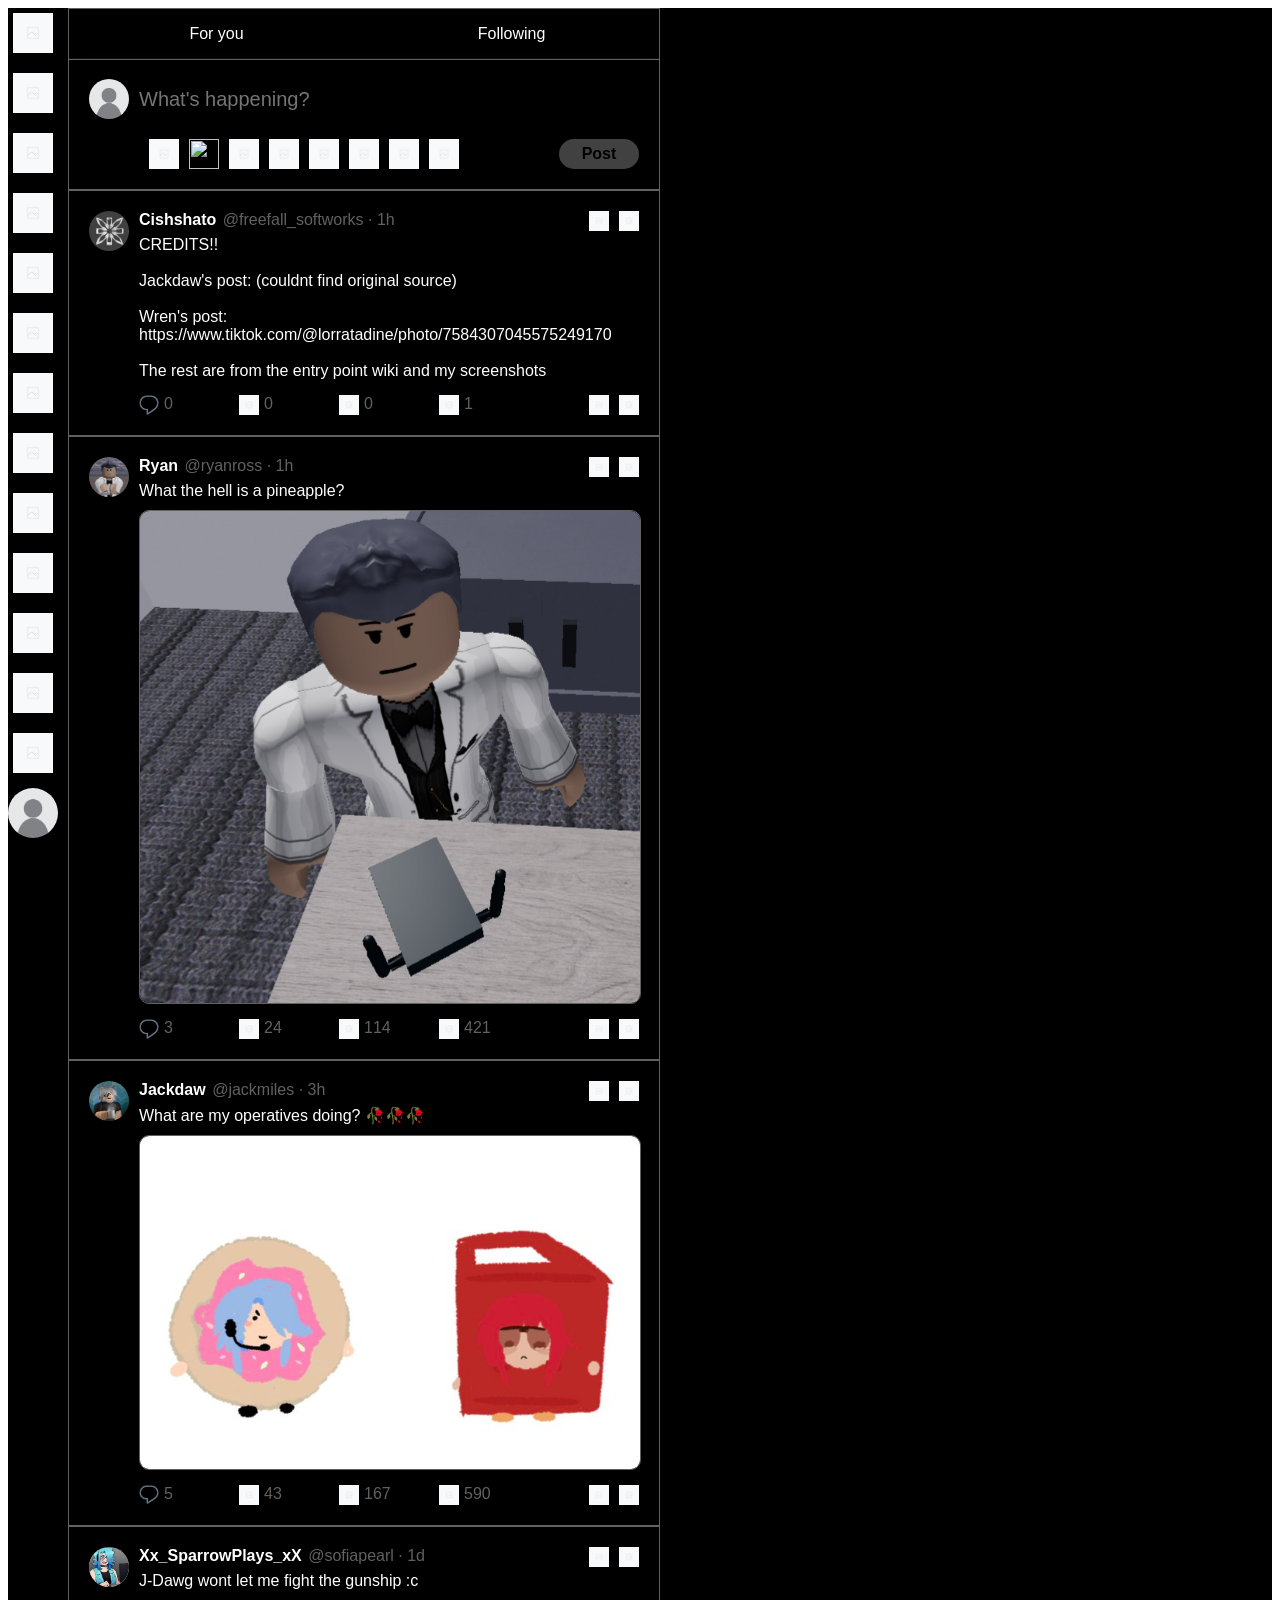
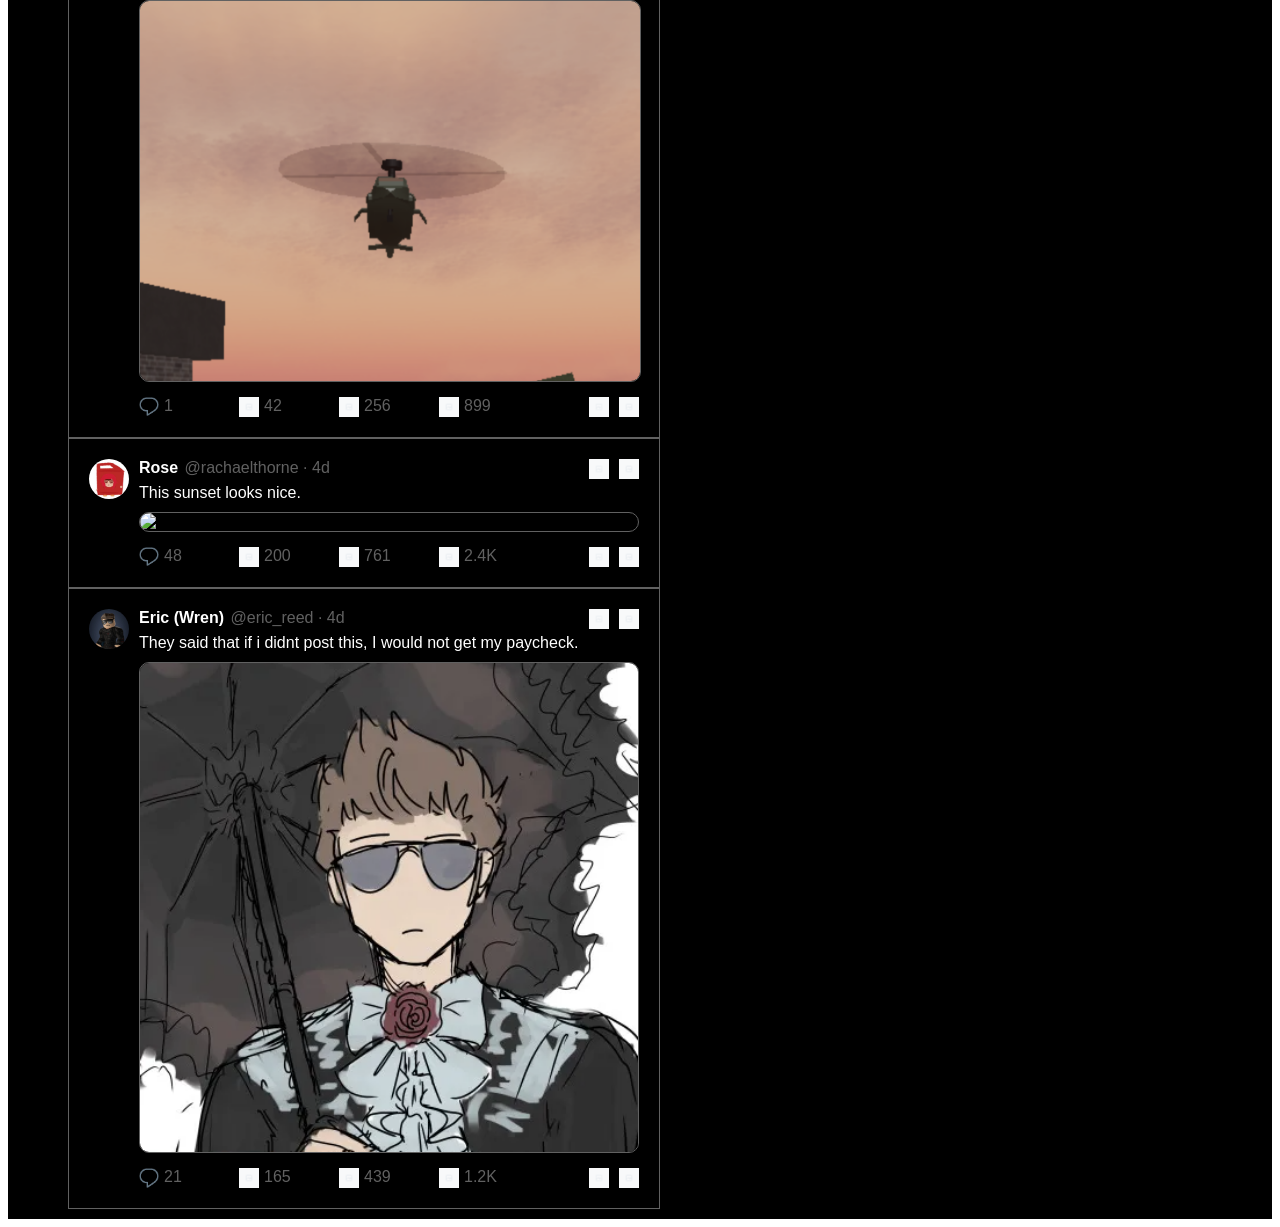
==== commit 3ebf3b66: "add left area" ====
--- a/twitter-immitation.html
+++ b/twitter-immitation.html
@@ -10,1039 +10,1081 @@
   </head>
 
   <body>
-    <div class="right-section">
-      <div class="twitter-top-section">
-        <!--For you / Following-->
-        <div class="twitter-top-selection">
-          <div class="For-you">
-            <p class="twitter-text">
-              <span class="For-you-text">
-                For you
-              </span>
-            </p>
-          </div>
-
-          <div class="Following">
-            <p class="twitter-text">
-              <span class="Following-text">
-                Following
-              </span>
-            </p>
-          </div>
+    <div class="yay">
+      <div class="left-section">
+        <div class="left-main">
+          <img class="left-icons"
+          src="images/icons/X.png">
+
+          <img class="left-icons"
+          src="images/icons/Home.png">
+
+          <img class="left-icons"
+          src="images/icons/Search.png">
+
+          <img class="left-icons"
+          src="images/icons/Notifications.png">
+          
+          <img class="left-icons"
+          src="images/icons/Follow.png">
+
+          <img class="left-icons"
+          src="images/icons/Chat.png">
+
+          <img class="left-icons"
+          src="images/icons/Twitter_Grok.png">
+
+          <img class="left-icons"
+          src="images/icons/Twitter_Bookmark.png">
+
+          <img class="left-icons"
+          src="images/icons/Creator_Studio.png">
+
+          <img class="left-icons"
+          src="images/icons/X.png">
+
+          <img class="left-icons"
+          src="images/icons/Profile.png">
+
+          <img class="left-icons"
+          src="images/icons/Twitter_More2.png">
+
+          <img class="left-icons"
+          src="images/icons/Post.png">
+        </div>
+
+        <div class="left-accounts">
+          <img class="twitter-pfp-left"
+          src="images/pfp/blank-user.png">
         </div>
       </div>
 
-      <div class="twitter-main-section">
-        <!--Add post part-->
-        <div class="twitter-add-post">
-          <div class="twitter-add-post-left">
-            <div class="twitter-div-pfp">
-              <img class="twitter-pfp"
-              src="images/pfp/blank-user.png"
-              alt="User Profile Picture">
+      <div class="right-section">
+        <div class="twitter-top-section">
+          <!--For you / Following-->
+          <div class="twitter-top-selection">
+            <div class="For-you">
+              <p class="twitter-text">
+                <span class="For-you-text">
+                  For you
+                </span>
+              </p>
             </div>
-          </div>
-
-          <div class="twitter-add-post-right">
-            <div class="twitter-add-post-right-top">
-              <div class="searchbar">
-                <input
-                class="searchbar-input"
-                type="text"
-                placeholder="What's happening?">
-              </div>
-            </div>
-
-            <div class="twitter-add-post-right-bottom">
-              <div class="twitter-add-post-right-bottom-part1">
-                <div class="twitter-add-post-right-bottom-media">
-                  <div class="twitter-add-post-right-bottom-icon">
-                    <img class="twitter-add-post-right-bottom-icon-image"
-                    src="images/icons/Twitter_Media.png"
-                    alt="Media Icon">
-                  </div>
-                </div>
-
-                <div class="twitter-add-post-right-bottom-gif">
-                  <div class="twitter-add-post-right-bottom-icon">
-                    <img class="twitter-add-post-right-bottom-icon-image"
-                    src="images/icons/Twitter_GIF.png"
-                    alt="GIF Icon">
-                  </div>
-                </div>
-
-                <div class="twitter-add-post-right-bottom-grok">
-                  <div class="twitter-add-post-right-bottom-icon">
-                    <img class="twitter-add-post-right-bottom-icon-image"
-                    src="images/icons/Twitter_Grok.png"
-                    alt="Grok Icon">
-                  </div>  
-                </div>
-                
-                <div class="twitter-add-post-right-bottom-poll">
-                  <div class="twitter-add-post-right-bottom-icon">
-                    <img class="twitter-add-post-right-bottom-icon-image"
-                    src="images/icons/Twitter_Poll.png"
-                    alt="Poll Icon">
-                  </div>
-                </div>
-
-                <div class="twitter-add-post-right-bottom-emoji">
-                  <div class="twitter-add-post-right-bottom-icon">
-                    <img class="twitter-add-post-right-bottom-icon-image"
-                    src="images/icons/Twitter_Emoji.png"
-                    alt="Emoji Icon">
-                  </div>
-                </div>
-
-                <div class="twitter-add-post-right-bottom-schedule">
-                  <div class="twitter-add-post-right-bottom-icon">
-                    <img class="twitter-add-post-right-bottom-icon-image"
-                    src="images/icons/Twitter_Schedule.png"
-                    alt="Schedule Icon">
-                  </div>
-                </div>
-
-                <div class="twitter-add-post-right-bottom-location">
-                  <div class="twitter-add-post-right-bottom-icon">
-                    <img class="twitter-add-post-right-bottom-icon-image"
-                    src="images/icons/Twitter_Location.png"
-                    alt="Location Icon">
-                  </div>
-                </div>
-
-                <div class="twitter-add-post-right-bottom-content-disclosure">
-                  <div class="twitter-add-post-right-bottom-icon">
-                    <img class="twitter-add-post-right-bottom-icon-image"
-                    src="images/icons/Twitter_Content_Disclosure.png"
-                    alt="Content Disclosure Icon">
-                  </div>
-                </div>
-              </div>
-
-              <div class="twitter-add-post-right-bottom-part2">
-                <button class="twitter-post-button">
-                  Post
-                </button>
-              </div>
+
+            <div class="Following">
+              <p class="twitter-text">
+                <span class="Following-text">
+                  Following
+                </span>
+              </p>
             </div>
           </div>
         </div>
 
-        <!--Posts Part-->
-        <div class="twitter-posts-section">
-
-          <div class="post">
-            <div class="twitter-posts-left">
+        <div class="twitter-main-section">
+          <!--Add post part-->
+          <div class="twitter-add-post">
+            <div class="twitter-add-post-left">
               <div class="twitter-div-pfp">
                 <img class="twitter-pfp"
-                src="images/pfp/cishshato.png"
-                alt="Cishshato Profile Picture">
+                src="images/pfp/blank-user.png"
+                alt="User Profile Picture">
               </div>
             </div>
 
-            <div class="twitter-posts-right">
-              <div class="twitter-posts-right-top">
-                <div class="twitter-posts-right-top-line1">
-                  <div class="twitter-posts-right-top-line1-part1">
+            <div class="twitter-add-post-right">
+              <div class="twitter-add-post-right-top">
+                <div class="searchbar">
+                  <input
+                  class="searchbar-input"
+                  type="text"
+                  placeholder="What's happening?">
+                </div>
+              </div>
+
+              <div class="twitter-add-post-right-bottom">
+                <div class="twitter-add-post-right-bottom-part1">
+                  <div class="twitter-add-post-right-bottom-media">
+                    <div class="twitter-add-post-right-bottom-icon">
+                      <img class="twitter-add-post-right-bottom-icon-image"
+                      src="images/icons/Twitter_Media.png">
+                    </div>
+                  </div>
+
+                  <div class="twitter-add-post-right-bottom-gif">
+                    <div class="twitter-add-post-right-bottom-icon">
+                      <img class="twitter-add-post-right-bottom-icon-image"
+                      src="images/icons/Twitter_GIF.png">
+                    </div>
+                  </div>
+
+                  <div class="twitter-add-post-right-bottom-grok">
+                    <div class="twitter-add-post-right-bottom-icon">
+                      <img class="twitter-add-post-right-bottom-icon-image"
+                      src="images/icons/Twitter_Grok.png">
+                    </div>  
+                  </div>
+                  
+                  <div class="twitter-add-post-right-bottom-poll">
+                    <div class="twitter-add-post-right-bottom-icon">
+                      <img class="twitter-add-post-right-bottom-icon-image"
+                      src="images/icons/Twitter_Poll.png">
+                    </div>
+                  </div>
+
+                  <div class="twitter-add-post-right-bottom-emoji">
+                    <div class="twitter-add-post-right-bottom-icon">
+                      <img class="twitter-add-post-right-bottom-icon-image"
+                      src="images/icons/Twitter_Emoji.png">
+                    </div>
+                  </div>
+
+                  <div class="twitter-add-post-right-bottom-schedule">
+                    <div class="twitter-add-post-right-bottom-icon">
+                      <img class="twitter-add-post-right-bottom-icon-image"
+                      src="images/icons/Twitter_Schedule.png">
+                    </div>
+                  </div>
+
+                  <div class="twitter-add-post-right-bottom-location">
+                    <div class="twitter-add-post-right-bottom-icon">
+                      <img class="twitter-add-post-right-bottom-icon-image"
+                      src="images/icons/Twitter_Location.png">
+                    </div>
+                  </div>
+
+                  <div class="twitter-add-post-right-bottom-content-disclosure">
+                    <div class="twitter-add-post-right-bottom-icon">
+                      <img class="twitter-add-post-right-bottom-icon-image"
+                      src="images/icons/Twitter_Content_Disclosure.png">
+                    </div>
+                  </div>
+                </div>
+
+                <div class="twitter-add-post-right-bottom-part2">
+                  <button class="twitter-post-button">
+                    Post
+                  </button>
+                </div>
+              </div>
+            </div>
+          </div>
+
+          <!--Posts Part-->
+          <div class="twitter-posts-section">
+
+            <div class="post">
+              <div class="twitter-posts-left">
+                <div class="twitter-div-pfp">
+                  <img class="twitter-pfp"
+                  src="images/pfp/cishshato.png"
+                  alt="Cishshato Profile Picture">
+                </div>
+              </div>
+
+              <div class="twitter-posts-right">
+                <div class="twitter-posts-right-top">
+                  <div class="twitter-posts-right-top-line1">
+                    <div class="twitter-posts-right-top-line1-part1">
+                      <p class="twitter-text">
+                        <span class="twitter-username">
+                          Cishshato
+                        </span>
+
+                        <span class="twitter-handle">
+                          @freefall_softworks
+                        </span>
+
+                        <span class="twitter-timestamp">
+                          &middot; 1h
+                        </span>
+                      </p>
+                    </div>
+
+                    <div class="twitter-posts-right-top-line1-part2">
+                      <div class="twitter-posts-right-top-line1-grok">
+                        <div class="twitter-posts-right-top-line1-icon">
+                          <img class="twitter-posts-right-top-line1-icon-image"
+                          src="images/icons/Twitter_Grok.png"
+                          alt="Grok Icon">
+                        </div>
+                      </div>
+
+                      <div class="twitter-posts-right-top-line1-more">
+                        <div class="twitter-posts-right-top-line1-icon">
+                          <img class="twitter-posts-right-top-line1-icon-image"
+                          src="images/icons/Twitter_More.png"
+                          alt="More Icon">
+                        </div>
+                      </div>
+                    </div>
+                  </div>
+
+                  <div class="twitter-posts-right-top-line2">
                     <p class="twitter-text">
-                      <span class="twitter-username">
-                        Cishshato
-                      </span>
-
-                      <span class="twitter-handle">
-                        @freefall_softworks
-                      </span>
-
-                      <span class="twitter-timestamp">
-                        &middot; 1h
+                      <span class="twitter-content">
+                        CREDITS!!
+                        <br> <br>
+                        Jackdaw's post: (couldnt find original source)
+                        <br> <br>
+                        Wren's post: https://www.tiktok.com/@lorratadine/photo/7584307045575249170
+                        <br> <br>
+                        The rest are from the entry point wiki and my screenshots
                       </span>
                     </p>
                   </div>
-
-                  <div class="twitter-posts-right-top-line1-part2">
-                    <div class="twitter-posts-right-top-line1-grok">
-                      <div class="twitter-posts-right-top-line1-icon">
-                        <img class="twitter-posts-right-top-line1-icon-image"
-                        src="images/icons/Twitter_Grok.png"
-                        alt="Grok Icon">
-                      </div>
-                    </div>
-
-                    <div class="twitter-posts-right-top-line1-more">
-                      <div class="twitter-posts-right-top-line1-icon">
-                        <img class="twitter-posts-right-top-line1-icon-image"
-                        src="images/icons/Twitter_More.png"
-                        alt="More Icon">
-                      </div>
-                    </div>
-                  </div>
-                </div>
-
-                <div class="twitter-posts-right-top-line2">
-                  <p class="twitter-text">
-                    <span class="twitter-content">
-                      CREDITS!!
-                      <br> <br>
-                      Jackdaw's post: (couldnt find original source)
-                      <br> <br>
-                      Wren's post: https://www.tiktok.com/@lorratadine/photo/7584307045575249170
-                      <br> <br>
-                      The rest are from the entry point wiki and my screenshots
-                    </span>
-                  </p>
-                </div>
-              </div>
-
-              <div class="twitter-posts-right-bottom">
-                <div class="twitter-posts-right-bottom-line">
-                  <div class="twitter-posts-right-bottom-line-part1">
-                    <div class="twitter-posts-right-bottom-line-comments">
-                      <div class="twitter-posts-right-bottom-line-icon">
-                        <img class="twitter-posts-right-bottom-line-icon-image"
-                        src="images/icons/Twitter_Comment.png"
-                        alt="Comment Icon">
-                      </div>
-
-                      <div class="twitter-posts-right-bottom-line-number">
-                        <p class="twitter-text">
-                          <span class="twitter-icon-number">
-                            0
-                          </span>
-                        </p>
-                      </div>
-                    </div>
-
-                    <div class="twitter-posts-right-bottom-line-repost">
-                      <div class="twitter-posts-right-bottom-line-icon">
-                        <img class="twitter-posts-right-bottom-line-icon-image"
-                        src="images/icons/Twitter_Repost.png"
-                        alt="Repost Icon">
-                      </div>
-
-                      <div class="twitter-posts-right-bottom-line-number">
-                        <p class="twitter-text">
-                          <span class="twitter-icon-number">
-                            0
-                          </span>
-                        </p>
-                      </div>                
-                    </div>
-
-                    <div class="twitter-posts-right-bottom-line-likes">
-                      <div class="twitter-posts-right-bottom-line-icon">
-                        <img class="twitter-posts-right-bottom-line-icon-image"
-                        src="images/icons/Twitter_Like.png"
-                        alt="Like Icon">
-                      </div>
-
-                      <div class="twitter-posts-right-bottom-line-number">
-                        <p class="twitter-text">
-                          <span class="twitter-icon-number">
-                            0
-                          </span>
-                        </p>
-                      </div>
-                    </div>
-
-                    <div class="twitter-posts-right-bottom-line-views">
-                      <div class="twitter-posts-right-bottom-line-icon">
-                        <img class="twitter-posts-right-bottom-line-icon-image"
-                        src="images/icons/Twitter_Views.png"
-                        alt="Views Icon">
-                      </div>
-
-                      <div class="twitter-posts-right-bottom-line-number">
-                        <p class="twitter-text">
-                          <span class="twitter-icon-number">
-                            1
-                          </span>
-                        </p>
-                      </div>
-                    </div>
-                  </div>
-                
-                  <div class="twitter-posts-right-bottom-line-part2">
-                    <div class="twitter-posts-right-bottom-line-bookmark">
-                      <div class="twitter-posts-right-bottom-line-icon">
-                        <img class="twitter-posts-right-bottom-line-icon-image"
-                        src="images/icons/Twitter_Bookmark.png"
-                        alt="Bookmark Icon">
-                      </div>
-                    </div>
-
-                    <div class="twitter-posts-right-bottom-line-share">
-                      <div class="twitter-posts-right-bottom-line-icon">
-                        <img class="twitter-posts-right-bottom-line-icon-image"
-                        src="images/icons/Twitter_Share.png"
-                        alt="Share Icon">
-                      </div>
-                    </div>
-                  </div>
-                </div>
-              </div>
-            </div>
-          </div>  
-          
-          <div class="post">
-            <div class="twitter-posts-left">
-              <div class="twitter-div-pfp">
-                <img class="twitter-pfp"
-                src="images/pfp/ryan.png"
-                alt="Ryan Ross Profile Picture">
-              </div>
-            </div>
-
-            <div class="twitter-posts-right">
-              <div class="twitter-posts-right-top">
-                <div class="twitter-posts-right-top-line1">
-                  <div class="twitter-posts-right-top-line1-part1">
+                </div>
+
+                <div class="twitter-posts-right-bottom">
+                  <div class="twitter-posts-right-bottom-line">
+                    <div class="twitter-posts-right-bottom-line-part1">
+                      <div class="twitter-posts-right-bottom-line-comments">
+                        <div class="twitter-posts-right-bottom-line-icon">
+                          <img class="twitter-posts-right-bottom-line-icon-image"
+                          src="images/icons/Twitter_Comment.png"
+                          alt="Comment Icon">
+                        </div>
+
+                        <div class="twitter-posts-right-bottom-line-number">
+                          <p class="twitter-text">
+                            <span class="twitter-icon-number">
+                              0
+                            </span>
+                          </p>
+                        </div>
+                      </div>
+
+                      <div class="twitter-posts-right-bottom-line-repost">
+                        <div class="twitter-posts-right-bottom-line-icon">
+                          <img class="twitter-posts-right-bottom-line-icon-image"
+                          src="images/icons/Twitter_Repost.png"
+                          alt="Repost Icon">
+                        </div>
+
+                        <div class="twitter-posts-right-bottom-line-number">
+                          <p class="twitter-text">
+                            <span class="twitter-icon-number">
+                              0
+                            </span>
+                          </p>
+                        </div>                
+                      </div>
+
+                      <div class="twitter-posts-right-bottom-line-likes">
+                        <div class="twitter-posts-right-bottom-line-icon">
+                          <img class="twitter-posts-right-bottom-line-icon-image"
+                          src="images/icons/Twitter_Like.png"
+                          alt="Like Icon">
+                        </div>
+
+                        <div class="twitter-posts-right-bottom-line-number">
+                          <p class="twitter-text">
+                            <span class="twitter-icon-number">
+                              0
+                            </span>
+                          </p>
+                        </div>
+                      </div>
+
+                      <div class="twitter-posts-right-bottom-line-views">
+                        <div class="twitter-posts-right-bottom-line-icon">
+                          <img class="twitter-posts-right-bottom-line-icon-image"
+                          src="images/icons/Twitter_Views.png"
+                          alt="Views Icon">
+                        </div>
+
+                        <div class="twitter-posts-right-bottom-line-number">
+                          <p class="twitter-text">
+                            <span class="twitter-icon-number">
+                              1
+                            </span>
+                          </p>
+                        </div>
+                      </div>
+                    </div>
+                  
+                    <div class="twitter-posts-right-bottom-line-part2">
+                      <div class="twitter-posts-right-bottom-line-bookmark">
+                        <div class="twitter-posts-right-bottom-line-icon">
+                          <img class="twitter-posts-right-bottom-line-icon-image"
+                          src="images/icons/Twitter_Bookmark.png"
+                          alt="Bookmark Icon">
+                        </div>
+                      </div>
+
+                      <div class="twitter-posts-right-bottom-line-share">
+                        <div class="twitter-posts-right-bottom-line-icon">
+                          <img class="twitter-posts-right-bottom-line-icon-image"
+                          src="images/icons/Twitter_Share.png"
+                          alt="Share Icon">
+                        </div>
+                      </div>
+                    </div>
+                  </div>
+                </div>
+              </div>
+            </div>  
+            
+            <div class="post">
+              <div class="twitter-posts-left">
+                <div class="twitter-div-pfp">
+                  <img class="twitter-pfp"
+                  src="images/pfp/ryan.png"
+                  alt="Ryan Ross Profile Picture">
+                </div>
+              </div>
+
+              <div class="twitter-posts-right">
+                <div class="twitter-posts-right-top">
+                  <div class="twitter-posts-right-top-line1">
+                    <div class="twitter-posts-right-top-line1-part1">
+                      <p class="twitter-text">
+                        <span class="twitter-username">
+                          Ryan
+                        </span>
+
+                        <span class="twitter-handle">
+                          @ryanross
+                        </span>
+
+                        <span class="twitter-timestamp">
+                          &middot; 1h
+                        </span>
+                      </p>
+                    </div>
+
+                    <div class="twitter-posts-right-top-line1-part2">
+                      <div class="twitter-posts-right-top-line1-grok">
+                        <div class="twitter-posts-right-top-line1-icon">
+                          <img class="twitter-posts-right-top-line1-icon-image"
+                          src="images/icons/Twitter_Grok.png"
+                          alt="Grok Icon">
+                        </div>
+                      </div>
+
+                      <div class="twitter-posts-right-top-line1-more">
+                        <div class="twitter-posts-right-top-line1-icon">
+                          <img class="twitter-posts-right-top-line1-icon-image"
+                          src="images/icons/Twitter_More.png"
+                          alt="More Icon">
+                        </div>
+                      </div>
+                    </div>
+                  </div>
+
+                  <div class="twitter-posts-right-top-line2">
                     <p class="twitter-text">
-                      <span class="twitter-username">
-                        Ryan
-                      </span>
-
-                      <span class="twitter-handle">
-                        @ryanross
-                      </span>
-
-                      <span class="twitter-timestamp">
-                        &middot; 1h
+                      <span class="twitter-content">
+                        What the hell is a pineapple?
                       </span>
                     </p>
                   </div>
 
-                  <div class="twitter-posts-right-top-line1-part2">
-                    <div class="twitter-posts-right-top-line1-grok">
-                      <div class="twitter-posts-right-top-line1-icon">
-                        <img class="twitter-posts-right-top-line1-icon-image"
-                        src="images/icons/Twitter_Grok.png"
-                        alt="Grok Icon">
-                      </div>
-                    </div>
-
-                    <div class="twitter-posts-right-top-line1-more">
-                      <div class="twitter-posts-right-top-line1-icon">
-                        <img class="twitter-posts-right-top-line1-icon-image"
-                        src="images/icons/Twitter_More.png"
-                        alt="More Icon">
-                      </div>
-                    </div>
-                  </div>
-                </div>
-
-                <div class="twitter-posts-right-top-line2">
-                  <p class="twitter-text">
-                    <span class="twitter-content">
-                      What the hell is a pineapple?
-                    </span>
-                  </p>
-                </div>
-
-                <div class="twitter-posts-right-top-line3">
-                  <img class="twitter-post-image"
-                    src="images/posts/Ryan-with-pinapple.png"
-                    alt="Ryan Post">
-                </div>
-              </div>
-
-              <div class="twitter-posts-right-bottom">
-                <div class="twitter-posts-right-bottom-line">
-                  <div class="twitter-posts-right-bottom-line-part1">
-                    <div class="twitter-posts-right-bottom-line-comments">
-                      <div class="twitter-posts-right-bottom-line-icon">
-                        <img class="twitter-posts-right-bottom-line-icon-image"
-                        src="images/icons/Twitter_Comment.png"
-                        alt="Comment Icon">
-                      </div>
-
-                      <div class="twitter-posts-right-bottom-line-number">
-                        <p class="twitter-text">
-                          <span class="twitter-icon-number">
-                            3
-                          </span>
-                        </p>
-                      </div>
-                    </div>
-
-                    <div class="twitter-posts-right-bottom-line-repost">
-                      <div class="twitter-posts-right-bottom-line-icon">
-                        <img class="twitter-posts-right-bottom-line-icon-image"
-                        src="images/icons/Twitter_Repost.png"
-                        alt="Repost Icon">
-                      </div>
-
-                      <div class="twitter-posts-right-bottom-line-number">
-                        <p class="twitter-text">
-                          <span class="twitter-icon-number">
-                            24
-                          </span>
-                        </p>
-                      </div>                
-                    </div>
-
-                    <div class="twitter-posts-right-bottom-line-likes">
-                      <div class="twitter-posts-right-bottom-line-icon">
-                        <img class="twitter-posts-right-bottom-line-icon-image"
-                        src="images/icons/Twitter_Like.png"
-                        alt="Like Icon">
-                      </div>
-
-                      <div class="twitter-posts-right-bottom-line-number">
-                        <p class="twitter-text">
-                          <span class="twitter-icon-number">
-                            114
-                          </span>
-                        </p>
-                      </div>
-                    </div>
-
-                    <div class="twitter-posts-right-bottom-line-views">
-                      <div class="twitter-posts-right-bottom-line-icon">
-                        <img class="twitter-posts-right-bottom-line-icon-image"
-                        src="images/icons/Twitter_Views.png"
-                        alt="Views Icon">
-                      </div>
-
-                      <div class="twitter-posts-right-bottom-line-number">
-                        <p class="twitter-text">
-                          <span class="twitter-icon-number">
-                            421
-                          </span>
-                        </p>
-                      </div>
-                    </div>
-                  </div>
-                
-                  <div class="twitter-posts-right-bottom-line-part2">
-                    <div class="twitter-posts-right-bottom-line-bookmark">
-                      <div class="twitter-posts-right-bottom-line-icon">
-                        <img class="twitter-posts-right-bottom-line-icon-image"
-                        src="images/icons/Twitter_Bookmark.png"
-                        alt="Bookmark Icon">
-                      </div>
-                    </div>
-
-                    <div class="twitter-posts-right-bottom-line-share">
-                      <div class="twitter-posts-right-bottom-line-icon">
-                        <img class="twitter-posts-right-bottom-line-icon-image"
-                        src="images/icons/Twitter_Share.png"
-                        alt="Share Icon">
+                  <div class="twitter-posts-right-top-line3">
+                    <img class="twitter-post-image"
+                      src="images/posts/Ryan-with-pinapple.png"
+                      alt="Ryan Post">
+                  </div>
+                </div>
+
+                <div class="twitter-posts-right-bottom">
+                  <div class="twitter-posts-right-bottom-line">
+                    <div class="twitter-posts-right-bottom-line-part1">
+                      <div class="twitter-posts-right-bottom-line-comments">
+                        <div class="twitter-posts-right-bottom-line-icon">
+                          <img class="twitter-posts-right-bottom-line-icon-image"
+                          src="images/icons/Twitter_Comment.png"
+                          alt="Comment Icon">
+                        </div>
+
+                        <div class="twitter-posts-right-bottom-line-number">
+                          <p class="twitter-text">
+                            <span class="twitter-icon-number">
+                              3
+                            </span>
+                          </p>
+                        </div>
+                      </div>
+
+                      <div class="twitter-posts-right-bottom-line-repost">
+                        <div class="twitter-posts-right-bottom-line-icon">
+                          <img class="twitter-posts-right-bottom-line-icon-image"
+                          src="images/icons/Twitter_Repost.png"
+                          alt="Repost Icon">
+                        </div>
+
+                        <div class="twitter-posts-right-bottom-line-number">
+                          <p class="twitter-text">
+                            <span class="twitter-icon-number">
+                              24
+                            </span>
+                          </p>
+                        </div>                
+                      </div>
+
+                      <div class="twitter-posts-right-bottom-line-likes">
+                        <div class="twitter-posts-right-bottom-line-icon">
+                          <img class="twitter-posts-right-bottom-line-icon-image"
+                          src="images/icons/Twitter_Like.png"
+                          alt="Like Icon">
+                        </div>
+
+                        <div class="twitter-posts-right-bottom-line-number">
+                          <p class="twitter-text">
+                            <span class="twitter-icon-number">
+                              114
+                            </span>
+                          </p>
+                        </div>
+                      </div>
+
+                      <div class="twitter-posts-right-bottom-line-views">
+                        <div class="twitter-posts-right-bottom-line-icon">
+                          <img class="twitter-posts-right-bottom-line-icon-image"
+                          src="images/icons/Twitter_Views.png"
+                          alt="Views Icon">
+                        </div>
+
+                        <div class="twitter-posts-right-bottom-line-number">
+                          <p class="twitter-text">
+                            <span class="twitter-icon-number">
+                              421
+                            </span>
+                          </p>
+                        </div>
+                      </div>
+                    </div>
+                  
+                    <div class="twitter-posts-right-bottom-line-part2">
+                      <div class="twitter-posts-right-bottom-line-bookmark">
+                        <div class="twitter-posts-right-bottom-line-icon">
+                          <img class="twitter-posts-right-bottom-line-icon-image"
+                          src="images/icons/Twitter_Bookmark.png"
+                          alt="Bookmark Icon">
+                        </div>
+                      </div>
+
+                      <div class="twitter-posts-right-bottom-line-share">
+                        <div class="twitter-posts-right-bottom-line-icon">
+                          <img class="twitter-posts-right-bottom-line-icon-image"
+                          src="images/icons/Twitter_Share.png"
+                          alt="Share Icon">
+                        </div>
                       </div>
                     </div>
                   </div>
                 </div>
               </div>
             </div>
-          </div>
-
-          <div class="post">
-            <div class="twitter-posts-left">
-              <div class="twitter-div-pfp">
-                <img class="twitter-pfp"
-                src="images/pfp/jackdaw.png"
-                alt="Jackdaw Profile Picture">
-              </div>
-            </div>
-
-            <div class="twitter-posts-right">
-              <div class="twitter-posts-right-top">
-                <div class="twitter-posts-right-top-line1">
-                  <div class="twitter-posts-right-top-line1-part1">
+
+            <div class="post">
+              <div class="twitter-posts-left">
+                <div class="twitter-div-pfp">
+                  <img class="twitter-pfp"
+                  src="images/pfp/jackdaw.png"
+                  alt="Jackdaw Profile Picture">
+                </div>
+              </div>
+
+              <div class="twitter-posts-right">
+                <div class="twitter-posts-right-top">
+                  <div class="twitter-posts-right-top-line1">
+                    <div class="twitter-posts-right-top-line1-part1">
+                      <p class="twitter-text">
+                        <span class="twitter-username">
+                          Jackdaw
+                        </span>
+
+                        <span class="twitter-handle">
+                          @jackmiles
+                        </span>
+
+                        <span class="twitter-timestamp">
+                          &middot; 3h
+                        </span>
+                      </p>
+                    </div>
+
+                    <div class="twitter-posts-right-top-line1-part2">
+                      <div class="twitter-posts-right-top-line1-grok">
+                        <div class="twitter-posts-right-top-line1-icon">
+                          <img class="twitter-posts-right-top-line1-icon-image"
+                          src="images/icons/Twitter_Grok.png"
+                          alt="Grok Icon">
+                        </div>
+                      </div>
+
+                      <div class="twitter-posts-right-top-line1-more">
+                        <div class="twitter-posts-right-top-line1-icon">
+                          <img class="twitter-posts-right-top-line1-icon-image"
+                          src="images/icons/Twitter_More.png"
+                          alt="More Icon">
+                        </div>
+                      </div>
+                    </div>
+                  </div>
+
+                  <div class="twitter-posts-right-top-line2">
                     <p class="twitter-text">
-                      <span class="twitter-username">
-                        Jackdaw
-                      </span>
-
-                      <span class="twitter-handle">
-                        @jackmiles
-                      </span>
-
-                      <span class="twitter-timestamp">
-                        &middot; 3h
+                      <span class="twitter-content">
+                        What are my operatives doing? 🥀🥀🥀
                       </span>
                     </p>
                   </div>
 
-                  <div class="twitter-posts-right-top-line1-part2">
-                    <div class="twitter-posts-right-top-line1-grok">
-                      <div class="twitter-posts-right-top-line1-icon">
-                        <img class="twitter-posts-right-top-line1-icon-image"
-                        src="images/icons/Twitter_Grok.png"
-                        alt="Grok Icon">
-                      </div>
-                    </div>
-
-                    <div class="twitter-posts-right-top-line1-more">
-                      <div class="twitter-posts-right-top-line1-icon">
-                        <img class="twitter-posts-right-top-line1-icon-image"
-                        src="images/icons/Twitter_More.png"
-                        alt="More Icon">
-                      </div>
-                    </div>
-                  </div>
-                </div>
-
-                <div class="twitter-posts-right-top-line2">
-                  <p class="twitter-text">
-                    <span class="twitter-content">
-                      What are my operatives doing? 🥀🥀🥀
-                    </span>
-                  </p>
-                </div>
-
-                <div class="twitter-posts-right-top-line3">
-                  <img class="twitter-post-image"
-                    src="images/posts/Idiots.png"
-                    alt="Jackdaw Post">
-                </div>
-              </div>
-
-              <div class="twitter-posts-right-bottom">
-                <div class="twitter-posts-right-bottom-line">
-                  <div class="twitter-posts-right-bottom-line-part1">
-                    <div class="twitter-posts-right-bottom-line-comments">
-                      <div class="twitter-posts-right-bottom-line-icon">
-                        <img class="twitter-posts-right-bottom-line-icon-image"
-                        src="images/icons/Twitter_Comment.png"
-                        alt="Comment Icon">
-                      </div>
-
-                      <div class="twitter-posts-right-bottom-line-number">
-                        <p class="twitter-text">
-                          <span class="twitter-icon-number">
-                            5
-                          </span>
-                        </p>
-                      </div>
-                    </div>
-
-                    <div class="twitter-posts-right-bottom-line-repost">
-                      <div class="twitter-posts-right-bottom-line-icon">
-                        <img class="twitter-posts-right-bottom-line-icon-image"
-                        src="images/icons/Twitter_Repost.png"
-                        alt="Repost Icon">
-                      </div>
-
-                      <div class="twitter-posts-right-bottom-line-number">
-                        <p class="twitter-text">
-                          <span class="twitter-icon-number">
-                            43
-                          </span>
-                        </p>
-                      </div>                
-                    </div>
-
-                    <div class="twitter-posts-right-bottom-line-likes">
-                      <div class="twitter-posts-right-bottom-line-icon">
-                        <img class="twitter-posts-right-bottom-line-icon-image"
-                        src="images/icons/Twitter_Like.png"
-                        alt="Like Icon">
-                      </div>
-
-                      <div class="twitter-posts-right-bottom-line-number">
-                        <p class="twitter-text">
-                          <span class="twitter-icon-number">
-                            167
-                          </span>
-                        </p>
-                      </div>
-                    </div>
-
-                    <div class="twitter-posts-right-bottom-line-views">
-                      <div class="twitter-posts-right-bottom-line-icon">
-                        <img class="twitter-posts-right-bottom-line-icon-image"
-                        src="images/icons/Twitter_Views.png"
-                        alt="Views Icon">
-                      </div>
-
-                      <div class="twitter-posts-right-bottom-line-number">
-                        <p class="twitter-text">
-                          <span class="twitter-icon-number">
-                            590
-                          </span>
-                        </p>
-                      </div>
-                    </div>
-                  </div>
-                
-                  <div class="twitter-posts-right-bottom-line-part2">
-                    <div class="twitter-posts-right-bottom-line-bookmark">
-                      <div class="twitter-posts-right-bottom-line-icon">
-                        <img class="twitter-posts-right-bottom-line-icon-image"
-                        src="images/icons/Twitter_Bookmark.png"
-                        alt="Bookmark Icon">
-                      </div>
-                    </div>
-
-                    <div class="twitter-posts-right-bottom-line-share">
-                      <div class="twitter-posts-right-bottom-line-icon">
-                        <img class="twitter-posts-right-bottom-line-icon-image"
-                        src="images/icons/Twitter_Share.png"
-                        alt="Share Icon">
+                  <div class="twitter-posts-right-top-line3">
+                    <img class="twitter-post-image"
+                      src="images/posts/Idiots.png"
+                      alt="Jackdaw Post">
+                  </div>
+                </div>
+
+                <div class="twitter-posts-right-bottom">
+                  <div class="twitter-posts-right-bottom-line">
+                    <div class="twitter-posts-right-bottom-line-part1">
+                      <div class="twitter-posts-right-bottom-line-comments">
+                        <div class="twitter-posts-right-bottom-line-icon">
+                          <img class="twitter-posts-right-bottom-line-icon-image"
+                          src="images/icons/Twitter_Comment.png"
+                          alt="Comment Icon">
+                        </div>
+
+                        <div class="twitter-posts-right-bottom-line-number">
+                          <p class="twitter-text">
+                            <span class="twitter-icon-number">
+                              5
+                            </span>
+                          </p>
+                        </div>
+                      </div>
+
+                      <div class="twitter-posts-right-bottom-line-repost">
+                        <div class="twitter-posts-right-bottom-line-icon">
+                          <img class="twitter-posts-right-bottom-line-icon-image"
+                          src="images/icons/Twitter_Repost.png"
+                          alt="Repost Icon">
+                        </div>
+
+                        <div class="twitter-posts-right-bottom-line-number">
+                          <p class="twitter-text">
+                            <span class="twitter-icon-number">
+                              43
+                            </span>
+                          </p>
+                        </div>                
+                      </div>
+
+                      <div class="twitter-posts-right-bottom-line-likes">
+                        <div class="twitter-posts-right-bottom-line-icon">
+                          <img class="twitter-posts-right-bottom-line-icon-image"
+                          src="images/icons/Twitter_Like.png"
+                          alt="Like Icon">
+                        </div>
+
+                        <div class="twitter-posts-right-bottom-line-number">
+                          <p class="twitter-text">
+                            <span class="twitter-icon-number">
+                              167
+                            </span>
+                          </p>
+                        </div>
+                      </div>
+
+                      <div class="twitter-posts-right-bottom-line-views">
+                        <div class="twitter-posts-right-bottom-line-icon">
+                          <img class="twitter-posts-right-bottom-line-icon-image"
+                          src="images/icons/Twitter_Views.png"
+                          alt="Views Icon">
+                        </div>
+
+                        <div class="twitter-posts-right-bottom-line-number">
+                          <p class="twitter-text">
+                            <span class="twitter-icon-number">
+                              590
+                            </span>
+                          </p>
+                        </div>
+                      </div>
+                    </div>
+                  
+                    <div class="twitter-posts-right-bottom-line-part2">
+                      <div class="twitter-posts-right-bottom-line-bookmark">
+                        <div class="twitter-posts-right-bottom-line-icon">
+                          <img class="twitter-posts-right-bottom-line-icon-image"
+                          src="images/icons/Twitter_Bookmark.png"
+                          alt="Bookmark Icon">
+                        </div>
+                      </div>
+
+                      <div class="twitter-posts-right-bottom-line-share">
+                        <div class="twitter-posts-right-bottom-line-icon">
+                          <img class="twitter-posts-right-bottom-line-icon-image"
+                          src="images/icons/Twitter_Share.png"
+                          alt="Share Icon">
+                        </div>
                       </div>
                     </div>
                   </div>
                 </div>
               </div>
             </div>
-          </div>
-
-          <div class="post">
-            <div class="twitter-posts-left">
-              <div class="twitter-div-pfp">
-                <img class="twitter-pfp"
-                src="images/pfp/sparrow.png"
-                alt="Sparrow Profile Picture">
-              </div>
-            </div>
-
-            <div class="twitter-posts-right">
-              <div class="twitter-posts-right-top">
-                <div class="twitter-posts-right-top-line1">
-                  <div class="twitter-posts-right-top-line1-part1">
+
+            <div class="post">
+              <div class="twitter-posts-left">
+                <div class="twitter-div-pfp">
+                  <img class="twitter-pfp"
+                  src="images/pfp/sparrow.png"
+                  alt="Sparrow Profile Picture">
+                </div>
+              </div>
+
+              <div class="twitter-posts-right">
+                <div class="twitter-posts-right-top">
+                  <div class="twitter-posts-right-top-line1">
+                    <div class="twitter-posts-right-top-line1-part1">
+                      <p class="twitter-text">
+                        <span class="twitter-username">
+                          Xx_SparrowPlays_xX
+                        </span>
+
+                        <span class="twitter-handle">
+                          @sofiapearl
+                        </span>
+
+                        <span class="twitter-timestamp">
+                          &middot; 1d
+                        </span>
+                      </p>
+                    </div>
+
+                    <div class="twitter-posts-right-top-line1-part2">
+                      <div class="twitter-posts-right-top-line1-grok">
+                        <div class="twitter-posts-right-top-line1-icon">
+                          <img class="twitter-posts-right-top-line1-icon-image"
+                          src="images/icons/Twitter_Grok.png"
+                          alt="Grok Icon">
+                        </div>
+                      </div>
+
+                      <div class="twitter-posts-right-top-line1-more">
+                        <div class="twitter-posts-right-top-line1-icon">
+                          <img class="twitter-posts-right-top-line1-icon-image"
+                          src="images/icons/Twitter_More.png"
+                          alt="More Icon">
+                        </div>
+                      </div>
+                    </div>
+                  </div>
+
+                  <div class="twitter-posts-right-top-line2">
                     <p class="twitter-text">
-                      <span class="twitter-username">
-                        Xx_SparrowPlays_xX
-                      </span>
-
-                      <span class="twitter-handle">
-                        @sofiapearl
-                      </span>
-
-                      <span class="twitter-timestamp">
-                        &middot; 1d
+                      <span class="twitter-content">
+                        J-Dawg wont let me fight the gunship :c
                       </span>
                     </p>
                   </div>
 
-                  <div class="twitter-posts-right-top-line1-part2">
-                    <div class="twitter-posts-right-top-line1-grok">
-                      <div class="twitter-posts-right-top-line1-icon">
-                        <img class="twitter-posts-right-top-line1-icon-image"
-                        src="images/icons/Twitter_Grok.png"
-                        alt="Grok Icon">
-                      </div>
-                    </div>
-
-                    <div class="twitter-posts-right-top-line1-more">
-                      <div class="twitter-posts-right-top-line1-icon">
-                        <img class="twitter-posts-right-top-line1-icon-image"
-                        src="images/icons/Twitter_More.png"
-                        alt="More Icon">
-                      </div>
-                    </div>
-                  </div>
-                </div>
-
-                <div class="twitter-posts-right-top-line2">
-                  <p class="twitter-text">
-                    <span class="twitter-content">
-                      J-Dawg wont let me fight the gunship :c
-                    </span>
-                  </p>
-                </div>
-
-                <div class="twitter-posts-right-top-line3">
-                  <img class="twitter-post-image"
-                    src="images/posts/Gunship.png"
-                    alt="Sparrow Post">
-                </div>
-              </div>
-
-              <div class="twitter-posts-right-bottom">
-                <div class="twitter-posts-right-bottom-line">
-                  <div class="twitter-posts-right-bottom-line-part1">
-                    <div class="twitter-posts-right-bottom-line-comments">
-                      <div class="twitter-posts-right-bottom-line-icon">
-                        <img class="twitter-posts-right-bottom-line-icon-image"
-                        src="images/icons/Twitter_Comment.png"
-                        alt="Comment Icon">
-                      </div>
-
-                      <div class="twitter-posts-right-bottom-line-number">
-                        <p class="twitter-text">
-                          <span class="twitter-icon-number">
-                            1
-                          </span>
-                        </p>
-                      </div>
-                    </div>
-
-                    <div class="twitter-posts-right-bottom-line-repost">
-                      <div class="twitter-posts-right-bottom-line-icon">
-                        <img class="twitter-posts-right-bottom-line-icon-image"
-                        src="images/icons/Twitter_Repost.png"
-                        alt="Repost Icon">
-                      </div>
-
-                      <div class="twitter-posts-right-bottom-line-number">
-                        <p class="twitter-text">
-                          <span class="twitter-icon-number">
-                            42
-                          </span>
-                        </p>
-                      </div>                
-                    </div>
-
-                    <div class="twitter-posts-right-bottom-line-likes">
-                      <div class="twitter-posts-right-bottom-line-icon">
-                        <img class="twitter-posts-right-bottom-line-icon-image"
-                        src="images/icons/Twitter_Like.png"
-                        alt="Like Icon">
-                      </div>
-
-                      <div class="twitter-posts-right-bottom-line-number">
-                        <p class="twitter-text">
-                          <span class="twitter-icon-number">
-                            256
-                          </span>
-                        </p>
-                      </div>
-                    </div>
-
-                    <div class="twitter-posts-right-bottom-line-views">
-                      <div class="twitter-posts-right-bottom-line-icon">
-                        <img class="twitter-posts-right-bottom-line-icon-image"
-                        src="images/icons/Twitter_Views.png"
-                        alt="Views Icon">
-                      </div>
-
-                      <div class="twitter-posts-right-bottom-line-number">
-                        <p class="twitter-text">
-                          <span class="twitter-icon-number">
-                            899
-                          </span>
-                        </p>
-                      </div>
-                    </div>
-                  </div>
-                
-                  <div class="twitter-posts-right-bottom-line-part2">
-                    <div class="twitter-posts-right-bottom-line-bookmark">
-                      <div class="twitter-posts-right-bottom-line-icon">
-                        <img class="twitter-posts-right-bottom-line-icon-image"
-                        src="images/icons/Twitter_Bookmark.png"
-                        alt="Bookmark Icon">
-                      </div>
-                    </div>
-
-                    <div class="twitter-posts-right-bottom-line-share">
-                      <div class="twitter-posts-right-bottom-line-icon">
-                        <img class="twitter-posts-right-bottom-line-icon-image"
-                        src="images/icons/Twitter_Share.png"
-                        alt="Share Icon">
+                  <div class="twitter-posts-right-top-line3">
+                    <img class="twitter-post-image"
+                      src="images/posts/Gunship.png"
+                      alt="Sparrow Post">
+                  </div>
+                </div>
+
+                <div class="twitter-posts-right-bottom">
+                  <div class="twitter-posts-right-bottom-line">
+                    <div class="twitter-posts-right-bottom-line-part1">
+                      <div class="twitter-posts-right-bottom-line-comments">
+                        <div class="twitter-posts-right-bottom-line-icon">
+                          <img class="twitter-posts-right-bottom-line-icon-image"
+                          src="images/icons/Twitter_Comment.png"
+                          alt="Comment Icon">
+                        </div>
+
+                        <div class="twitter-posts-right-bottom-line-number">
+                          <p class="twitter-text">
+                            <span class="twitter-icon-number">
+                              1
+                            </span>
+                          </p>
+                        </div>
+                      </div>
+
+                      <div class="twitter-posts-right-bottom-line-repost">
+                        <div class="twitter-posts-right-bottom-line-icon">
+                          <img class="twitter-posts-right-bottom-line-icon-image"
+                          src="images/icons/Twitter_Repost.png"
+                          alt="Repost Icon">
+                        </div>
+
+                        <div class="twitter-posts-right-bottom-line-number">
+                          <p class="twitter-text">
+                            <span class="twitter-icon-number">
+                              42
+                            </span>
+                          </p>
+                        </div>                
+                      </div>
+
+                      <div class="twitter-posts-right-bottom-line-likes">
+                        <div class="twitter-posts-right-bottom-line-icon">
+                          <img class="twitter-posts-right-bottom-line-icon-image"
+                          src="images/icons/Twitter_Like.png"
+                          alt="Like Icon">
+                        </div>
+
+                        <div class="twitter-posts-right-bottom-line-number">
+                          <p class="twitter-text">
+                            <span class="twitter-icon-number">
+                              256
+                            </span>
+                          </p>
+                        </div>
+                      </div>
+
+                      <div class="twitter-posts-right-bottom-line-views">
+                        <div class="twitter-posts-right-bottom-line-icon">
+                          <img class="twitter-posts-right-bottom-line-icon-image"
+                          src="images/icons/Twitter_Views.png"
+                          alt="Views Icon">
+                        </div>
+
+                        <div class="twitter-posts-right-bottom-line-number">
+                          <p class="twitter-text">
+                            <span class="twitter-icon-number">
+                              899
+                            </span>
+                          </p>
+                        </div>
+                      </div>
+                    </div>
+                  
+                    <div class="twitter-posts-right-bottom-line-part2">
+                      <div class="twitter-posts-right-bottom-line-bookmark">
+                        <div class="twitter-posts-right-bottom-line-icon">
+                          <img class="twitter-posts-right-bottom-line-icon-image"
+                          src="images/icons/Twitter_Bookmark.png"
+                          alt="Bookmark Icon">
+                        </div>
+                      </div>
+
+                      <div class="twitter-posts-right-bottom-line-share">
+                        <div class="twitter-posts-right-bottom-line-icon">
+                          <img class="twitter-posts-right-bottom-line-icon-image"
+                          src="images/icons/Twitter_Share.png"
+                          alt="Share Icon">
+                        </div>
                       </div>
                     </div>
                   </div>
                 </div>
               </div>
             </div>
-          </div>
-
-          <div class="post">
-            <div class="twitter-posts-left">
-              <div class="twitter-div-pfp">
-                <img class="twitter-pfp"
-                src="images/pfp/rose.png"
-                alt="Rose Profile Picture">
-              </div>
-            </div>
-
-            <div class="twitter-posts-right">
-              <div class="twitter-posts-right-top">
-                <div class="twitter-posts-right-top-line1">
-                  <div class="twitter-posts-right-top-line1-part1">
+
+            <div class="post">
+              <div class="twitter-posts-left">
+                <div class="twitter-div-pfp">
+                  <img class="twitter-pfp"
+                  src="images/pfp/rose.png"
+                  alt="Rose Profile Picture">
+                </div>
+              </div>
+
+              <div class="twitter-posts-right">
+                <div class="twitter-posts-right-top">
+                  <div class="twitter-posts-right-top-line1">
+                    <div class="twitter-posts-right-top-line1-part1">
+                      <p class="twitter-text">
+                        <span class="twitter-username">
+                          Rose
+                        </span>
+
+                        <span class="twitter-handle">
+                          @rachaelthorne
+                        </span>
+
+                        <span class="twitter-timestamp">
+                          &middot; 4d
+                        </span>
+                      </p>
+                    </div>
+
+                    <div class="twitter-posts-right-top-line1-part2">
+                      <div class="twitter-posts-right-top-line1-grok">
+                        <div class="twitter-posts-right-top-line1-icon">
+                          <img class="twitter-posts-right-top-line1-icon-image"
+                          src="images/icons/Twitter_Grok.png"
+                          alt="Grok Icon">
+                        </div>
+                      </div>
+
+                      <div class="twitter-posts-right-top-line1-more">
+                        <div class="twitter-posts-right-top-line1-icon">
+                          <img class="twitter-posts-right-top-line1-icon-image"
+                          src="images/icons/Twitter_More.png"
+                          alt="More Icon">
+                        </div>
+                      </div>
+                    </div>
+                  </div>
+
+                  <div class="twitter-posts-right-top-line2">
                     <p class="twitter-text">
-                      <span class="twitter-username">
-                        Rose
-                      </span>
-
-                      <span class="twitter-handle">
-                        @rachaelthorne
-                      </span>
-
-                      <span class="twitter-timestamp">
-                        &middot; 4d
+                      <span class="twitter-content">
+                        This sunset looks nice.
                       </span>
                     </p>
                   </div>
 
-                  <div class="twitter-posts-right-top-line1-part2">
-                    <div class="twitter-posts-right-top-line1-grok">
-                      <div class="twitter-posts-right-top-line1-icon">
-                        <img class="twitter-posts-right-top-line1-icon-image"
-                        src="images/icons/Twitter_Grok.png"
-                        alt="Grok Icon">
-                      </div>
-                    </div>
-
-                    <div class="twitter-posts-right-top-line1-more">
-                      <div class="twitter-posts-right-top-line1-icon">
-                        <img class="twitter-posts-right-top-line1-icon-image"
-                        src="images/icons/Twitter_More.png"
-                        alt="More Icon">
-                      </div>
-                    </div>
-                  </div>
-                </div>
-
-                <div class="twitter-posts-right-top-line2">
-                  <p class="twitter-text">
-                    <span class="twitter-content">
-                      This sunset looks nice.
-                    </span>
-                  </p>
-                </div>
-
-                <div class="twitter-posts-right-top-line3">
-                  <img class="twitter-post-image"
-                    src="images/posts/Sunset.png"
-                    alt="Rose Post">
-                </div>
-              </div>
-
-              <div class="twitter-posts-right-bottom">
-                <div class="twitter-posts-right-bottom-line">
-                  <div class="twitter-posts-right-bottom-line-part1">
-                    <div class="twitter-posts-right-bottom-line-comments">
-                      <div class="twitter-posts-right-bottom-line-icon">
-                        <img class="twitter-posts-right-bottom-line-icon-image"
-                        src="images/icons/Twitter_Comment.png"
-                        alt="Comment Icon">
-                      </div>
-
-                      <div class="twitter-posts-right-bottom-line-number">
-                        <p class="twitter-text">
-                          <span class="twitter-icon-number">
-                            48
-                          </span>
-                        </p>
-                      </div>
-                    </div>
-
-                    <div class="twitter-posts-right-bottom-line-repost">
-                      <div class="twitter-posts-right-bottom-line-icon">
-                        <img class="twitter-posts-right-bottom-line-icon-image"
-                        src="images/icons/Twitter_Repost.png"
-                        alt="Repost Icon">
-                      </div>
-
-                      <div class="twitter-posts-right-bottom-line-number">
-                        <p class="twitter-text">
-                          <span class="twitter-icon-number">
-                            200
-                          </span>
-                        </p>
-                      </div>                
-                    </div>
-
-                    <div class="twitter-posts-right-bottom-line-likes">
-                      <div class="twitter-posts-right-bottom-line-icon">
-                        <img class="twitter-posts-right-bottom-line-icon-image"
-                        src="images/icons/Twitter_Like.png"
-                        alt="Like Icon">
-                      </div>
-
-                      <div class="twitter-posts-right-bottom-line-number">
-                        <p class="twitter-text">
-                          <span class="twitter-icon-number">
-                            761
-                          </span>
-                        </p>
-                      </div>
-                    </div>
-
-                    <div class="twitter-posts-right-bottom-line-views">
-                      <div class="twitter-posts-right-bottom-line-icon">
-                        <img class="twitter-posts-right-bottom-line-icon-image"
-                        src="images/icons/Twitter_Views.png"
-                        alt="Views Icon">
-                      </div>
-
-                      <div class="twitter-posts-right-bottom-line-number">
-                        <p class="twitter-text">
-                          <span class="twitter-icon-number">
-                            2.4K
-                          </span>
-                        </p>
-                      </div>
-                    </div>
-                  </div>
-                
-                  <div class="twitter-posts-right-bottom-line-part2">
-                    <div class="twitter-posts-right-bottom-line-bookmark">
-                      <div class="twitter-posts-right-bottom-line-icon">
-                        <img class="twitter-posts-right-bottom-line-icon-image"
-                        src="images/icons/Twitter_Bookmark.png"
-                        alt="Bookmark Icon">
-                      </div>
-                    </div>
-
-                    <div class="twitter-posts-right-bottom-line-share">
-                      <div class="twitter-posts-right-bottom-line-icon">
-                        <img class="twitter-posts-right-bottom-line-icon-image"
-                        src="images/icons/Twitter_Share.png"
-                        alt="Share Icon">
+                  <div class="twitter-posts-right-top-line3">
+                    <img class="twitter-post-image"
+                      src="images/posts/Sunset.png"
+                      alt="Rose Post">
+                  </div>
+                </div>
+
+                <div class="twitter-posts-right-bottom">
+                  <div class="twitter-posts-right-bottom-line">
+                    <div class="twitter-posts-right-bottom-line-part1">
+                      <div class="twitter-posts-right-bottom-line-comments">
+                        <div class="twitter-posts-right-bottom-line-icon">
+                          <img class="twitter-posts-right-bottom-line-icon-image"
+                          src="images/icons/Twitter_Comment.png"
+                          alt="Comment Icon">
+                        </div>
+
+                        <div class="twitter-posts-right-bottom-line-number">
+                          <p class="twitter-text">
+                            <span class="twitter-icon-number">
+                              48
+                            </span>
+                          </p>
+                        </div>
+                      </div>
+
+                      <div class="twitter-posts-right-bottom-line-repost">
+                        <div class="twitter-posts-right-bottom-line-icon">
+                          <img class="twitter-posts-right-bottom-line-icon-image"
+                          src="images/icons/Twitter_Repost.png"
+                          alt="Repost Icon">
+                        </div>
+
+                        <div class="twitter-posts-right-bottom-line-number">
+                          <p class="twitter-text">
+                            <span class="twitter-icon-number">
+                              200
+                            </span>
+                          </p>
+                        </div>                
+                      </div>
+
+                      <div class="twitter-posts-right-bottom-line-likes">
+                        <div class="twitter-posts-right-bottom-line-icon">
+                          <img class="twitter-posts-right-bottom-line-icon-image"
+                          src="images/icons/Twitter_Like.png"
+                          alt="Like Icon">
+                        </div>
+
+                        <div class="twitter-posts-right-bottom-line-number">
+                          <p class="twitter-text">
+                            <span class="twitter-icon-number">
+                              761
+                            </span>
+                          </p>
+                        </div>
+                      </div>
+
+                      <div class="twitter-posts-right-bottom-line-views">
+                        <div class="twitter-posts-right-bottom-line-icon">
+                          <img class="twitter-posts-right-bottom-line-icon-image"
+                          src="images/icons/Twitter_Views.png"
+                          alt="Views Icon">
+                        </div>
+
+                        <div class="twitter-posts-right-bottom-line-number">
+                          <p class="twitter-text">
+                            <span class="twitter-icon-number">
+                              2.4K
+                            </span>
+                          </p>
+                        </div>
+                      </div>
+                    </div>
+                  
+                    <div class="twitter-posts-right-bottom-line-part2">
+                      <div class="twitter-posts-right-bottom-line-bookmark">
+                        <div class="twitter-posts-right-bottom-line-icon">
+                          <img class="twitter-posts-right-bottom-line-icon-image"
+                          src="images/icons/Twitter_Bookmark.png"
+                          alt="Bookmark Icon">
+                        </div>
+                      </div>
+
+                      <div class="twitter-posts-right-bottom-line-share">
+                        <div class="twitter-posts-right-bottom-line-icon">
+                          <img class="twitter-posts-right-bottom-line-icon-image"
+                          src="images/icons/Twitter_Share.png"
+                          alt="Share Icon">
+                        </div>
                       </div>
                     </div>
                   </div>
                 </div>
               </div>
             </div>
-          </div>
-
-          <div class="post">
-            <div class="twitter-posts-left">
-              <div class="twitter-div-pfp">
-                <img class="twitter-pfp"
-                src="images/pfp/wren.png"
-                alt="Wren Profile Picture">
-              </div>
-            </div>
-
-            <div class="twitter-posts-right">
-              <div class="twitter-posts-right-top">
-                <div class="twitter-posts-right-top-line1">
-                  <div class="twitter-posts-right-top-line1-part1">
+
+            <div class="post">
+              <div class="twitter-posts-left">
+                <div class="twitter-div-pfp">
+                  <img class="twitter-pfp"
+                  src="images/pfp/wren.png"
+                  alt="Wren Profile Picture">
+                </div>
+              </div>
+
+              <div class="twitter-posts-right">
+                <div class="twitter-posts-right-top">
+                  <div class="twitter-posts-right-top-line1">
+                    <div class="twitter-posts-right-top-line1-part1">
+                      <p class="twitter-text">
+                        <span class="twitter-username">
+                          Eric (Wren)
+                        </span>
+
+                        <span class="twitter-handle">
+                          @eric_reed
+                        </span>
+
+                        <span class="twitter-timestamp">
+                          &middot; 4d
+                        </span>
+                      </p>
+                    </div>
+
+                    <div class="twitter-posts-right-top-line1-part2">
+                      <div class="twitter-posts-right-top-line1-grok">
+                        <div class="twitter-posts-right-top-line1-icon">
+                          <img class="twitter-posts-right-top-line1-icon-image"
+                          src="images/icons/Twitter_Grok.png"
+                          alt="Grok Icon">
+                        </div>
+                      </div>
+
+                      <div class="twitter-posts-right-top-line1-more">
+                        <div class="twitter-posts-right-top-line1-icon">
+                          <img class="twitter-posts-right-top-line1-icon-image"
+                          src="images/icons/Twitter_More.png"
+                          alt="More Icon">
+                        </div>
+                      </div>
+                    </div>
+                  </div>
+
+                  <div class="twitter-posts-right-top-line2">
                     <p class="twitter-text">
-                      <span class="twitter-username">
-                        Eric (Wren)
-                      </span>
-
-                      <span class="twitter-handle">
-                        @eric_reed
-                      </span>
-
-                      <span class="twitter-timestamp">
-                        &middot; 4d
+                      <span class="twitter-content">
+                        They said that if i didnt post this, I would not get my paycheck.
                       </span>
                     </p>
                   </div>
 
-                  <div class="twitter-posts-right-top-line1-part2">
-                    <div class="twitter-posts-right-top-line1-grok">
-                      <div class="twitter-posts-right-top-line1-icon">
-                        <img class="twitter-posts-right-top-line1-icon-image"
-                        src="images/icons/Twitter_Grok.png"
-                        alt="Grok Icon">
-                      </div>
-                    </div>
-
-                    <div class="twitter-posts-right-top-line1-more">
-                      <div class="twitter-posts-right-top-line1-icon">
-                        <img class="twitter-posts-right-top-line1-icon-image"
-                        src="images/icons/Twitter_More.png"
-                        alt="More Icon">
-                      </div>
-                    </div>
-                  </div>
-                </div>
-
-                <div class="twitter-posts-right-top-line2">
-                  <p class="twitter-text">
-                    <span class="twitter-content">
-                      They said that if i didnt post this, I would not get my paycheck.
-                    </span>
-                  </p>
-                </div>
-
-                <div class="twitter-posts-right-top-line3">
-                  <img class="twitter-post-image"
-                    src="images/posts/Wren-umbrella.png"
-                    alt="Wren Post">
-                </div>
-              </div>
-
-              <div class="twitter-posts-right-bottom">
-                <div class="twitter-posts-right-bottom-line">
-                  <div class="twitter-posts-right-bottom-line-part1">
-                    <div class="twitter-posts-right-bottom-line-comments">
-                      <div class="twitter-posts-right-bottom-line-icon">
-                        <img class="twitter-posts-right-bottom-line-icon-image"
-                        src="images/icons/Twitter_Comment.png"
-                        alt="Comment Icon">
-                      </div>
-
-                      <div class="twitter-posts-right-bottom-line-number">
-                        <p class="twitter-text">
-                          <span class="twitter-icon-number">
-                            21
-                          </span>
-                        </p>
-                      </div>
-                    </div>
-
-                    <div class="twitter-posts-right-bottom-line-repost">
-                      <div class="twitter-posts-right-bottom-line-icon">
-                        <img class="twitter-posts-right-bottom-line-icon-image"
-                        src="images/icons/Twitter_Repost.png"
-                        alt="Repost Icon">
-                      </div>
-
-                      <div class="twitter-posts-right-bottom-line-number">
-                        <p class="twitter-text">
-                          <span class="twitter-icon-number">
-                            165
-                          </span>
-                        </p>
-                      </div>                
-                    </div>
-
-                    <div class="twitter-posts-right-bottom-line-likes">
-                      <div class="twitter-posts-right-bottom-line-icon">
-                        <img class="twitter-posts-right-bottom-line-icon-image"
-                        src="images/icons/Twitter_Like.png"
-                        alt="Like Icon">
-                      </div>
-
-                      <div class="twitter-posts-right-bottom-line-number">
-                        <p class="twitter-text">
-                          <span class="twitter-icon-number">
-                            439
-                          </span>
-                        </p>
-                      </div>
-                    </div>
-
-                    <div class="twitter-posts-right-bottom-line-views">
-                      <div class="twitter-posts-right-bottom-line-icon">
-                        <img class="twitter-posts-right-bottom-line-icon-image"
-                        src="images/icons/Twitter_Views.png"
-                        alt="Views Icon">
-                      </div>
-
-                      <div class="twitter-posts-right-bottom-line-number">
-                        <p class="twitter-text">
-                          <span class="twitter-icon-number">
-                            1.2K
-                          </span>
-                        </p>
-                      </div>
-                    </div>
-                  </div>
-                
-                  <div class="twitter-posts-right-bottom-line-part2">
-                    <div class="twitter-posts-right-bottom-line-bookmark">
-                      <div class="twitter-posts-right-bottom-line-icon">
-                        <img class="twitter-posts-right-bottom-line-icon-image"
-                        src="images/icons/Twitter_Bookmark.png"
-                        alt="Bookmark Icon">
-                      </div>
-                    </div>
-
-                    <div class="twitter-posts-right-bottom-line-share">
-                      <div class="twitter-posts-right-bottom-line-icon">
-                        <img class="twitter-posts-right-bottom-line-icon-image"
-                        src="images/icons/Twitter_Share.png"
-                        alt="Share Icon">
-                      </div>
-                    </div>
-                  </div>
-                </div>
-              </div>
-            </div>
-          </div>        
+                  <div class="twitter-posts-right-top-line3">
+                    <img class="twitter-post-image"
+                      src="images/posts/Wren-umbrella.png"
+                      alt="Wren Post">
+                  </div>
+                </div>
+
+                <div class="twitter-posts-right-bottom">
+                  <div class="twitter-posts-right-bottom-line">
+                    <div class="twitter-posts-right-bottom-line-part1">
+                      <div class="twitter-posts-right-bottom-line-comments">
+                        <div class="twitter-posts-right-bottom-line-icon">
+                          <img class="twitter-posts-right-bottom-line-icon-image"
+                          src="images/icons/Twitter_Comment.png"
+                          alt="Comment Icon">
+                        </div>
+
+                        <div class="twitter-posts-right-bottom-line-number">
+                          <p class="twitter-text">
+                            <span class="twitter-icon-number">
+                              21
+                            </span>
+                          </p>
+                        </div>
+                      </div>
+
+                      <div class="twitter-posts-right-bottom-line-repost">
+                        <div class="twitter-posts-right-bottom-line-icon">
+                          <img class="twitter-posts-right-bottom-line-icon-image"
+                          src="images/icons/Twitter_Repost.png"
+                          alt="Repost Icon">
+                        </div>
+
+                        <div class="twitter-posts-right-bottom-line-number">
+                          <p class="twitter-text">
+                            <span class="twitter-icon-number">
+                              165
+                            </span>
+                          </p>
+                        </div>                
+                      </div>
+
+                      <div class="twitter-posts-right-bottom-line-likes">
+                        <div class="twitter-posts-right-bottom-line-icon">
+                          <img class="twitter-posts-right-bottom-line-icon-image"
+                          src="images/icons/Twitter_Like.png"
+                          alt="Like Icon">
+                        </div>
+
+                        <div class="twitter-posts-right-bottom-line-number">
+                          <p class="twitter-text">
+                            <span class="twitter-icon-number">
+                              439
+                            </span>
+                          </p>
+                        </div>
+                      </div>
+
+                      <div class="twitter-posts-right-bottom-line-views">
+                        <div class="twitter-posts-right-bottom-line-icon">
+                          <img class="twitter-posts-right-bottom-line-icon-image"
+                          src="images/icons/Twitter_Views.png"
+                          alt="Views Icon">
+                        </div>
+
+                        <div class="twitter-posts-right-bottom-line-number">
+                          <p class="twitter-text">
+                            <span class="twitter-icon-number">
+                              1.2K
+                            </span>
+                          </p>
+                        </div>
+                      </div>
+                    </div>
+                  
+                    <div class="twitter-posts-right-bottom-line-part2">
+                      <div class="twitter-posts-right-bottom-line-bookmark">
+                        <div class="twitter-posts-right-bottom-line-icon">
+                          <img class="twitter-posts-right-bottom-line-icon-image"
+                          src="images/icons/Twitter_Bookmark.png"
+                          alt="Bookmark Icon">
+                        </div>
+                      </div>
+
+                      <div class="twitter-posts-right-bottom-line-share">
+                        <div class="twitter-posts-right-bottom-line-icon">
+                          <img class="twitter-posts-right-bottom-line-icon-image"
+                          src="images/icons/Twitter_Share.png"
+                          alt="Share Icon">
+                        </div>
+                      </div>
+                    </div>
+                  </div>
+                </div>
+              </div>
+            </div>        
+          </div>
         </div>
       </div>
     </div>
--- a/twitter-immitation.css
+++ b/twitter-immitation.css
@@ -26,6 +26,52 @@
 
 
 
+.yay {
+  display: flex;
+  flex-direction: row;
+  background-color: #000000;
+}
+
+
+
+
+
+.left-section {
+  display: flex;
+  width: 50px;
+  flex-direction: column;
+}
+
+.left-main {
+  display: flex;
+  flex-direction: column;
+  margin: 0;
+}
+
+  .left-icons {
+    display: flex;
+    width: 40px;
+    height: 40px;
+    object-fit: contain;
+    object-position: center;
+    padding: 5px;
+    margin-bottom: 10px;
+  }
+
+.left-accounts {
+  display: flex;
+}
+
+  .twitter-pfp-left {
+    width: 50px;
+    height: 50px;
+    border-radius: 50%;
+    object-fit: cover;
+    object-position: center;
+  }
+
+
+
 
 
 
@@ -33,7 +79,7 @@
   display: flex;
   flex-direction: column;
   padding: 10px;
-  background-color: #000000;
+  background-color: transparent;
   width: 590px;
 }
 
@@ -296,6 +342,10 @@
             }
 
 
+
+
+            
+
 .twitter-top-selection {
   display: flex;
   flex-direction: row;
@@ -314,19 +364,24 @@
     flex: 1;
     justify-content: center;
     align-items: center;
-  }
-  .For-you :hover, 
-  .Following :hover {
-    display: flex;
-    flex: 1;
-    justify-content: center;
-    align-items: center;
+    cursor: pointer;
+  }
+  .For-you:hover, 
+  .Following:hover {
     background-color: #414141;
   }
 
   .For-you-text,
   .Following-text {
     color: #ffffff;
-    flex: 1;
-    height: 50px;
-  }+    width: 100%;
+    height: 100%;
+    margin: 0;
+  }
+
+
+
+
+
+
+
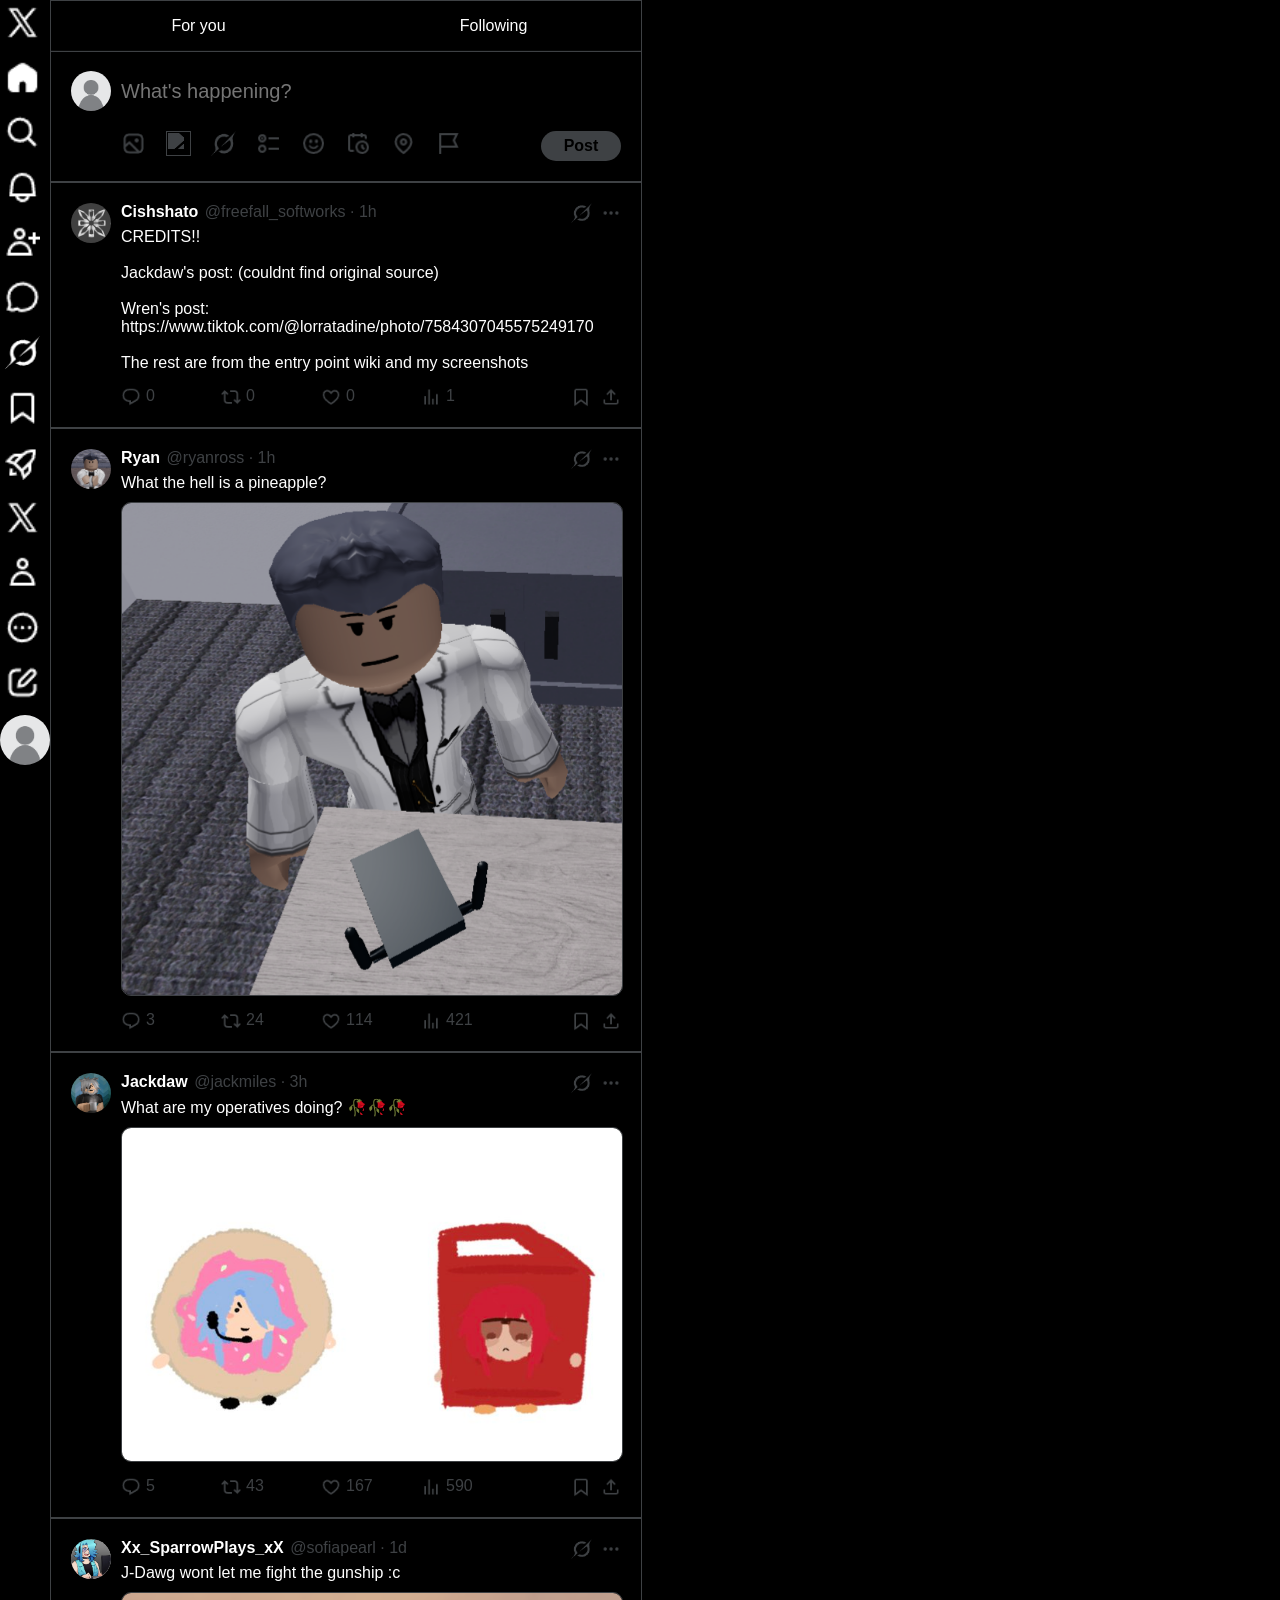
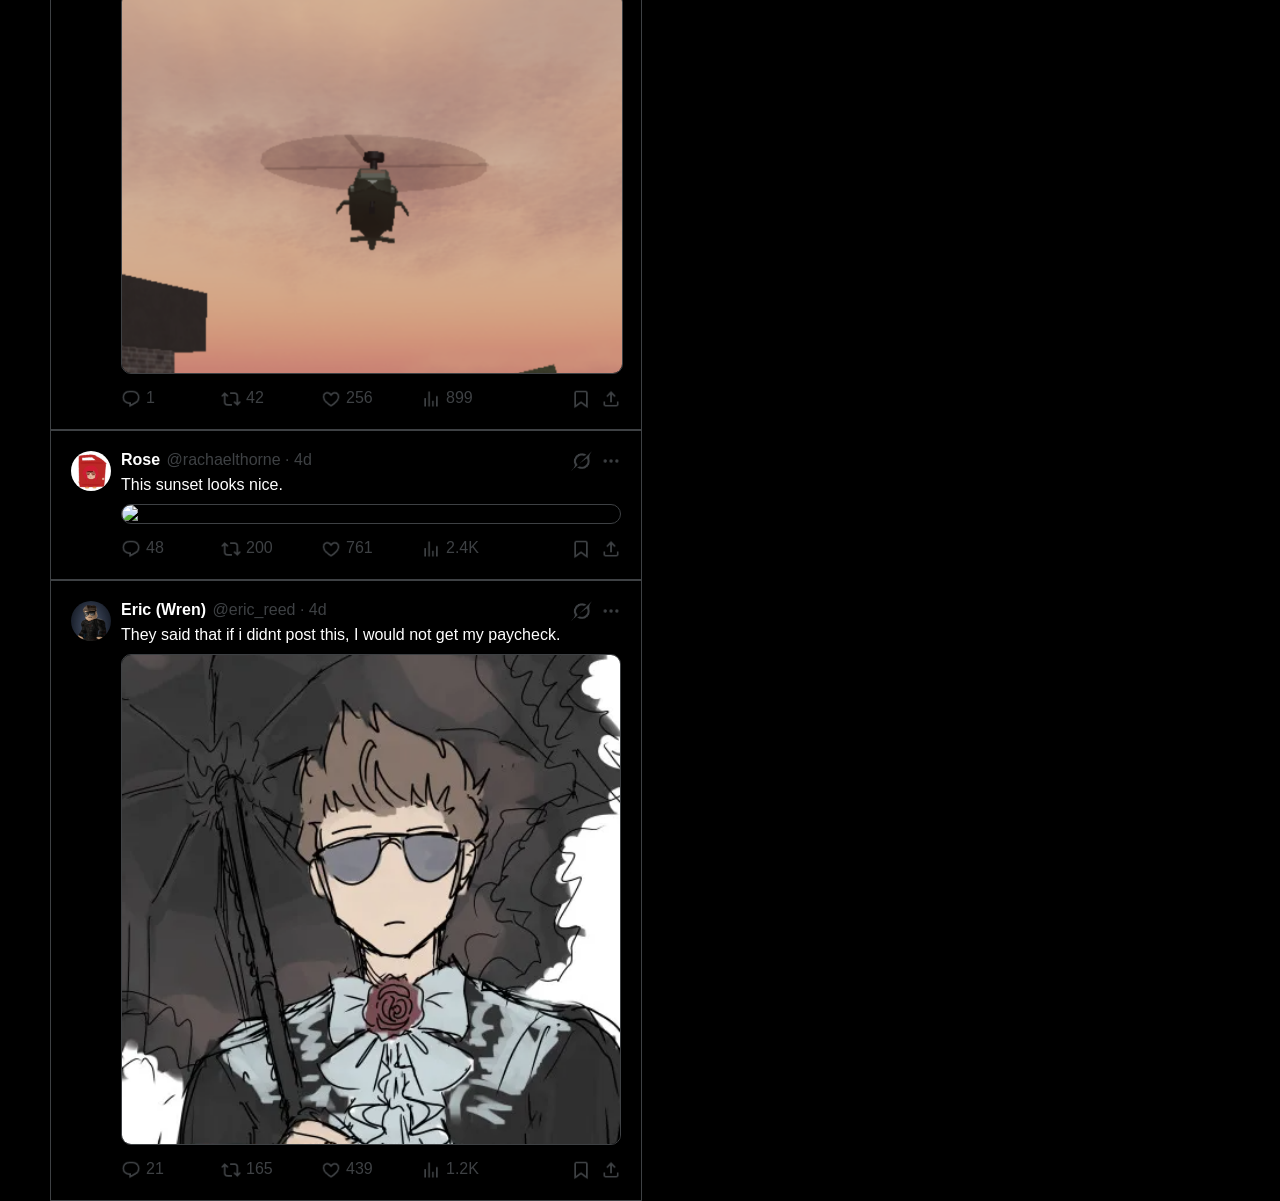
==== commit 16386c5a: "fix icons + other stuff" ====
--- a/twitter-immitation.html
+++ b/twitter-immitation.html
@@ -1,4 +1,4 @@
- <!DOCTYPE html>
+<!DOCTYPE html>
 <html lang="en">
   <head>
     <title>
@@ -11,57 +11,58 @@
 
   <body>
     <div class="yay">
-      <div class="left-section">
-        <div class="left-main">
-          <img class="left-icons"
-          src="images/icons/X.png">
-
-          <img class="left-icons"
-          src="images/icons/Home.png">
-
-          <img class="left-icons"
-          src="images/icons/Search.png">
-
-          <img class="left-icons"
-          src="images/icons/Notifications.png">
-          
-          <img class="left-icons"
-          src="images/icons/Follow.png">
-
-          <img class="left-icons"
-          src="images/icons/Chat.png">
-
-          <img class="left-icons"
-          src="images/icons/Twitter_Grok.png">
-
-          <img class="left-icons"
-          src="images/icons/Twitter_Bookmark.png">
-
-          <img class="left-icons"
-          src="images/icons/Creator_Studio.png">
-
-          <img class="left-icons"
-          src="images/icons/X.png">
-
-          <img class="left-icons"
-          src="images/icons/Profile.png">
-
-          <img class="left-icons"
-          src="images/icons/Twitter_More2.png">
-
-          <img class="left-icons"
-          src="images/icons/Post.png">
-        </div>
-
-        <div class="left-accounts">
-          <img class="twitter-pfp-left"
-          src="images/pfp/blank-user.png">
+      <div class="left-section-blank">
+        <div class="left-section">
+          <div class="left-main">
+            <img class="left-icons icon-left"
+            src="images/icons/X.png">
+
+            <img class="left-icons icon-left"
+            src="images/icons/Home.png">
+
+            <img class="left-icons icon-left"
+            src="images/icons/Search.png">
+
+            <img class="left-icons icon-left"
+            src="images/icons/Notifications.png">
+            
+            <img class="left-icons icon-left"
+            src="images/icons/Follow.png">
+
+            <img class="left-icons icon-left"
+            src="images/icons/Chat.png">
+
+            <img class="left-icons icon-left"
+            src="images/icons/Twitter_Grok.png">
+
+            <img class="left-icons icon-left"
+            src="images/icons/Twitter_Bookmark.png">
+
+            <img class="left-icons icon-left"
+            src="images/icons/Creator_Studio.png">
+
+            <img class="left-icons icon-left"
+            src="images/icons/X.png">
+
+            <img class="left-icons icon-left"
+            src="images/icons/Profile.png">
+
+            <img class="left-icons icon-left"
+            src="images/icons/Twitter_More2.png">
+
+            <img class="left-icons icon-left"
+            src="images/icons/Post.png">
+          </div>
+
+          <div class="left-accounts">
+            <img class="twitter-pfp-left"
+            src="images/pfp/blank-user.png">
+          </div>
         </div>
       </div>
 
       <div class="right-section">
         <div class="twitter-top-section">
-          <!--For you / Following-->
           <div class="twitter-top-selection">
             <div class="For-you">
               <p class="twitter-text">
@@ -106,56 +107,56 @@
                 <div class="twitter-add-post-right-bottom-part1">
                   <div class="twitter-add-post-right-bottom-media">
                     <div class="twitter-add-post-right-bottom-icon">
-                      <img class="twitter-add-post-right-bottom-icon-image"
+                      <img class="twitter-add-post-right-bottom-icon-image icon"
                       src="images/icons/Twitter_Media.png">
                     </div>
                   </div>
 
                   <div class="twitter-add-post-right-bottom-gif">
                     <div class="twitter-add-post-right-bottom-icon">
-                      <img class="twitter-add-post-right-bottom-icon-image"
+                      <img class="twitter-add-post-right-bottom-icon-image icon"
                       src="images/icons/Twitter_GIF.png">
                     </div>
                   </div>
 
                   <div class="twitter-add-post-right-bottom-grok">
                     <div class="twitter-add-post-right-bottom-icon">
-                      <img class="twitter-add-post-right-bottom-icon-image"
+                      <img class="twitter-add-post-right-bottom-icon-image icon"
                       src="images/icons/Twitter_Grok.png">
                     </div>  
                   </div>
                   
                   <div class="twitter-add-post-right-bottom-poll">
                     <div class="twitter-add-post-right-bottom-icon">
-                      <img class="twitter-add-post-right-bottom-icon-image"
+                      <img class="twitter-add-post-right-bottom-icon-image icon"
                       src="images/icons/Twitter_Poll.png">
                     </div>
                   </div>
 
                   <div class="twitter-add-post-right-bottom-emoji">
                     <div class="twitter-add-post-right-bottom-icon">
-                      <img class="twitter-add-post-right-bottom-icon-image"
+                      <img class="twitter-add-post-right-bottom-icon-image icon"
                       src="images/icons/Twitter_Emoji.png">
                     </div>
                   </div>
 
                   <div class="twitter-add-post-right-bottom-schedule">
                     <div class="twitter-add-post-right-bottom-icon">
-                      <img class="twitter-add-post-right-bottom-icon-image"
+                      <img class="twitter-add-post-right-bottom-icon-image icon"
                       src="images/icons/Twitter_Schedule.png">
                     </div>
                   </div>
 
                   <div class="twitter-add-post-right-bottom-location">
                     <div class="twitter-add-post-right-bottom-icon">
-                      <img class="twitter-add-post-right-bottom-icon-image"
+                      <img class="twitter-add-post-right-bottom-icon-image icon"
                       src="images/icons/Twitter_Location.png">
                     </div>
                   </div>
 
                   <div class="twitter-add-post-right-bottom-content-disclosure">
                     <div class="twitter-add-post-right-bottom-icon">
-                      <img class="twitter-add-post-right-bottom-icon-image"
+                      <img class="twitter-add-post-right-bottom-icon-image icon"
                       src="images/icons/Twitter_Content_Disclosure.png">
                     </div>
                   </div>
@@ -204,7 +205,7 @@
                     <div class="twitter-posts-right-top-line1-part2">
                       <div class="twitter-posts-right-top-line1-grok">
                         <div class="twitter-posts-right-top-line1-icon">
-                          <img class="twitter-posts-right-top-line1-icon-image"
+                          <img class="twitter-posts-right-top-line1-icon-image icon"
                           src="images/icons/Twitter_Grok.png"
                           alt="Grok Icon">
                         </div>
@@ -212,7 +213,7 @@
 
                       <div class="twitter-posts-right-top-line1-more">
                         <div class="twitter-posts-right-top-line1-icon">
-                          <img class="twitter-posts-right-top-line1-icon-image"
+                          <img class="twitter-posts-right-top-line1-icon-image icon"
                           src="images/icons/Twitter_More.png"
                           alt="More Icon">
                         </div>
@@ -240,7 +241,7 @@
                     <div class="twitter-posts-right-bottom-line-part1">
                       <div class="twitter-posts-right-bottom-line-comments">
                         <div class="twitter-posts-right-bottom-line-icon">
-                          <img class="twitter-posts-right-bottom-line-icon-image"
+                          <img class="twitter-posts-right-bottom-line-icon-image icon"
                           src="images/icons/Twitter_Comment.png"
                           alt="Comment Icon">
                         </div>
@@ -256,7 +257,7 @@
 
                       <div class="twitter-posts-right-bottom-line-repost">
                         <div class="twitter-posts-right-bottom-line-icon">
-                          <img class="twitter-posts-right-bottom-line-icon-image"
+                          <img class="twitter-posts-right-bottom-line-icon-image icon"
                           src="images/icons/Twitter_Repost.png"
                           alt="Repost Icon">
                         </div>
@@ -272,7 +273,7 @@
 
                       <div class="twitter-posts-right-bottom-line-likes">
                         <div class="twitter-posts-right-bottom-line-icon">
-                          <img class="twitter-posts-right-bottom-line-icon-image"
+                          <img class="twitter-posts-right-bottom-line-icon-image icon"
                           src="images/icons/Twitter_Like.png"
                           alt="Like Icon">
                         </div>
@@ -288,7 +289,7 @@
 
                       <div class="twitter-posts-right-bottom-line-views">
                         <div class="twitter-posts-right-bottom-line-icon">
-                          <img class="twitter-posts-right-bottom-line-icon-image"
+                          <img class="twitter-posts-right-bottom-line-icon-image icon"
                           src="images/icons/Twitter_Views.png"
                           alt="Views Icon">
                         </div>
@@ -306,7 +307,7 @@
                     <div class="twitter-posts-right-bottom-line-part2">
                       <div class="twitter-posts-right-bottom-line-bookmark">
                         <div class="twitter-posts-right-bottom-line-icon">
-                          <img class="twitter-posts-right-bottom-line-icon-image"
+                          <img class="twitter-posts-right-bottom-line-icon-image icon"
                           src="images/icons/Twitter_Bookmark.png"
                           alt="Bookmark Icon">
                         </div>
@@ -314,7 +315,7 @@
 
                       <div class="twitter-posts-right-bottom-line-share">
                         <div class="twitter-posts-right-bottom-line-icon">
-                          <img class="twitter-posts-right-bottom-line-icon-image"
+                          <img class="twitter-posts-right-bottom-line-icon-image icon"
                           src="images/icons/Twitter_Share.png"
                           alt="Share Icon">
                         </div>
@@ -356,7 +357,7 @@
                     <div class="twitter-posts-right-top-line1-part2">
                       <div class="twitter-posts-right-top-line1-grok">
                         <div class="twitter-posts-right-top-line1-icon">
-                          <img class="twitter-posts-right-top-line1-icon-image"
+                          <img class="twitter-posts-right-top-line1-icon-image icon"
                           src="images/icons/Twitter_Grok.png"
                           alt="Grok Icon">
                         </div>
@@ -364,7 +365,7 @@
 
                       <div class="twitter-posts-right-top-line1-more">
                         <div class="twitter-posts-right-top-line1-icon">
-                          <img class="twitter-posts-right-top-line1-icon-image"
+                          <img class="twitter-posts-right-top-line1-icon-image icon"
                           src="images/icons/Twitter_More.png"
                           alt="More Icon">
                         </div>
@@ -392,7 +393,7 @@
                     <div class="twitter-posts-right-bottom-line-part1">
                       <div class="twitter-posts-right-bottom-line-comments">
                         <div class="twitter-posts-right-bottom-line-icon">
-                          <img class="twitter-posts-right-bottom-line-icon-image"
+                          <img class="twitter-posts-right-bottom-line-icon-image icon"
                           src="images/icons/Twitter_Comment.png"
                           alt="Comment Icon">
                         </div>
@@ -408,7 +409,7 @@
 
                       <div class="twitter-posts-right-bottom-line-repost">
                         <div class="twitter-posts-right-bottom-line-icon">
-                          <img class="twitter-posts-right-bottom-line-icon-image"
+                          <img class="twitter-posts-right-bottom-line-icon-image icon"
                           src="images/icons/Twitter_Repost.png"
                           alt="Repost Icon">
                         </div>
@@ -424,7 +425,7 @@
 
                       <div class="twitter-posts-right-bottom-line-likes">
                         <div class="twitter-posts-right-bottom-line-icon">
-                          <img class="twitter-posts-right-bottom-line-icon-image"
+                          <img class="twitter-posts-right-bottom-line-icon-image icon"
                           src="images/icons/Twitter_Like.png"
                           alt="Like Icon">
                         </div>
@@ -440,7 +441,7 @@
 
                       <div class="twitter-posts-right-bottom-line-views">
                         <div class="twitter-posts-right-bottom-line-icon">
-                          <img class="twitter-posts-right-bottom-line-icon-image"
+                          <img class="twitter-posts-right-bottom-line-icon-image icon"
                           src="images/icons/Twitter_Views.png"
                           alt="Views Icon">
                         </div>
@@ -458,7 +459,7 @@
                     <div class="twitter-posts-right-bottom-line-part2">
                       <div class="twitter-posts-right-bottom-line-bookmark">
                         <div class="twitter-posts-right-bottom-line-icon">
-                          <img class="twitter-posts-right-bottom-line-icon-image"
+                          <img class="twitter-posts-right-bottom-line-icon-image icon"
                           src="images/icons/Twitter_Bookmark.png"
                           alt="Bookmark Icon">
                         </div>
@@ -466,7 +467,7 @@
 
                       <div class="twitter-posts-right-bottom-line-share">
                         <div class="twitter-posts-right-bottom-line-icon">
-                          <img class="twitter-posts-right-bottom-line-icon-image"
+                          <img class="twitter-posts-right-bottom-line-icon-image icon"
                           src="images/icons/Twitter_Share.png"
                           alt="Share Icon">
                         </div>
@@ -508,7 +509,7 @@
                     <div class="twitter-posts-right-top-line1-part2">
                       <div class="twitter-posts-right-top-line1-grok">
                         <div class="twitter-posts-right-top-line1-icon">
-                          <img class="twitter-posts-right-top-line1-icon-image"
+                          <img class="twitter-posts-right-top-line1-icon-image icon"
                           src="images/icons/Twitter_Grok.png"
                           alt="Grok Icon">
                         </div>
@@ -516,7 +517,7 @@
 
                       <div class="twitter-posts-right-top-line1-more">
                         <div class="twitter-posts-right-top-line1-icon">
-                          <img class="twitter-posts-right-top-line1-icon-image"
+                          <img class="twitter-posts-right-top-line1-icon-image icon"
                           src="images/icons/Twitter_More.png"
                           alt="More Icon">
                         </div>
@@ -544,7 +545,7 @@
                     <div class="twitter-posts-right-bottom-line-part1">
                       <div class="twitter-posts-right-bottom-line-comments">
                         <div class="twitter-posts-right-bottom-line-icon">
-                          <img class="twitter-posts-right-bottom-line-icon-image"
+                          <img class="twitter-posts-right-bottom-line-icon-image icon"
                           src="images/icons/Twitter_Comment.png"
                           alt="Comment Icon">
                         </div>
@@ -560,7 +561,7 @@
 
                       <div class="twitter-posts-right-bottom-line-repost">
                         <div class="twitter-posts-right-bottom-line-icon">
-                          <img class="twitter-posts-right-bottom-line-icon-image"
+                          <img class="twitter-posts-right-bottom-line-icon-image icon"
                           src="images/icons/Twitter_Repost.png"
                           alt="Repost Icon">
                         </div>
@@ -576,7 +577,7 @@
 
                       <div class="twitter-posts-right-bottom-line-likes">
                         <div class="twitter-posts-right-bottom-line-icon">
-                          <img class="twitter-posts-right-bottom-line-icon-image"
+                          <img class="twitter-posts-right-bottom-line-icon-image icon"
                           src="images/icons/Twitter_Like.png"
                           alt="Like Icon">
                         </div>
@@ -592,7 +593,7 @@
 
                       <div class="twitter-posts-right-bottom-line-views">
                         <div class="twitter-posts-right-bottom-line-icon">
-                          <img class="twitter-posts-right-bottom-line-icon-image"
+                          <img class="twitter-posts-right-bottom-line-icon-image icon"
                           src="images/icons/Twitter_Views.png"
                           alt="Views Icon">
                         </div>
@@ -610,7 +611,7 @@
                     <div class="twitter-posts-right-bottom-line-part2">
                       <div class="twitter-posts-right-bottom-line-bookmark">
                         <div class="twitter-posts-right-bottom-line-icon">
-                          <img class="twitter-posts-right-bottom-line-icon-image"
+                          <img class="twitter-posts-right-bottom-line-icon-image icon"
                           src="images/icons/Twitter_Bookmark.png"
                           alt="Bookmark Icon">
                         </div>
@@ -618,7 +619,7 @@
 
                       <div class="twitter-posts-right-bottom-line-share">
                         <div class="twitter-posts-right-bottom-line-icon">
-                          <img class="twitter-posts-right-bottom-line-icon-image"
+                          <img class="twitter-posts-right-bottom-line-icon-image icon"
                           src="images/icons/Twitter_Share.png"
                           alt="Share Icon">
                         </div>
@@ -660,7 +661,7 @@
                     <div class="twitter-posts-right-top-line1-part2">
                       <div class="twitter-posts-right-top-line1-grok">
                         <div class="twitter-posts-right-top-line1-icon">
-                          <img class="twitter-posts-right-top-line1-icon-image"
+                          <img class="twitter-posts-right-top-line1-icon-image icon"
                           src="images/icons/Twitter_Grok.png"
                           alt="Grok Icon">
                         </div>
@@ -668,7 +669,7 @@
 
                       <div class="twitter-posts-right-top-line1-more">
                         <div class="twitter-posts-right-top-line1-icon">
-                          <img class="twitter-posts-right-top-line1-icon-image"
+                          <img class="twitter-posts-right-top-line1-icon-image icon"
                           src="images/icons/Twitter_More.png"
                           alt="More Icon">
                         </div>
@@ -696,7 +697,7 @@
                     <div class="twitter-posts-right-bottom-line-part1">
                       <div class="twitter-posts-right-bottom-line-comments">
                         <div class="twitter-posts-right-bottom-line-icon">
-                          <img class="twitter-posts-right-bottom-line-icon-image"
+                          <img class="twitter-posts-right-bottom-line-icon-image icon"
                           src="images/icons/Twitter_Comment.png"
                           alt="Comment Icon">
                         </div>
@@ -712,7 +713,7 @@
 
                       <div class="twitter-posts-right-bottom-line-repost">
                         <div class="twitter-posts-right-bottom-line-icon">
-                          <img class="twitter-posts-right-bottom-line-icon-image"
+                          <img class="twitter-posts-right-bottom-line-icon-image icon"
                           src="images/icons/Twitter_Repost.png"
                           alt="Repost Icon">
                         </div>
@@ -728,7 +729,7 @@
 
                       <div class="twitter-posts-right-bottom-line-likes">
                         <div class="twitter-posts-right-bottom-line-icon">
-                          <img class="twitter-posts-right-bottom-line-icon-image"
+                          <img class="twitter-posts-right-bottom-line-icon-image icon"
                           src="images/icons/Twitter_Like.png"
                           alt="Like Icon">
                         </div>
@@ -744,7 +745,7 @@
 
                       <div class="twitter-posts-right-bottom-line-views">
                         <div class="twitter-posts-right-bottom-line-icon">
-                          <img class="twitter-posts-right-bottom-line-icon-image"
+                          <img class="twitter-posts-right-bottom-line-icon-image icon"
                           src="images/icons/Twitter_Views.png"
                           alt="Views Icon">
                         </div>
@@ -762,7 +763,7 @@
                     <div class="twitter-posts-right-bottom-line-part2">
                       <div class="twitter-posts-right-bottom-line-bookmark">
                         <div class="twitter-posts-right-bottom-line-icon">
-                          <img class="twitter-posts-right-bottom-line-icon-image"
+                          <img class="twitter-posts-right-bottom-line-icon-image icon"
                           src="images/icons/Twitter_Bookmark.png"
                           alt="Bookmark Icon">
                         </div>
@@ -770,7 +771,7 @@
 
                       <div class="twitter-posts-right-bottom-line-share">
                         <div class="twitter-posts-right-bottom-line-icon">
-                          <img class="twitter-posts-right-bottom-line-icon-image"
+                          <img class="twitter-posts-right-bottom-line-icon-image icon"
                           src="images/icons/Twitter_Share.png"
                           alt="Share Icon">
                         </div>
@@ -812,7 +813,7 @@
                     <div class="twitter-posts-right-top-line1-part2">
                       <div class="twitter-posts-right-top-line1-grok">
                         <div class="twitter-posts-right-top-line1-icon">
-                          <img class="twitter-posts-right-top-line1-icon-image"
+                          <img class="twitter-posts-right-top-line1-icon-image icon"
                           src="images/icons/Twitter_Grok.png"
                           alt="Grok Icon">
                         </div>
@@ -820,7 +821,7 @@
 
                       <div class="twitter-posts-right-top-line1-more">
                         <div class="twitter-posts-right-top-line1-icon">
-                          <img class="twitter-posts-right-top-line1-icon-image"
+                          <img class="twitter-posts-right-top-line1-icon-image icon"
                           src="images/icons/Twitter_More.png"
                           alt="More Icon">
                         </div>
@@ -848,7 +849,7 @@
                     <div class="twitter-posts-right-bottom-line-part1">
                       <div class="twitter-posts-right-bottom-line-comments">
                         <div class="twitter-posts-right-bottom-line-icon">
-                          <img class="twitter-posts-right-bottom-line-icon-image"
+                          <img class="twitter-posts-right-bottom-line-icon-image icon"
                           src="images/icons/Twitter_Comment.png"
                           alt="Comment Icon">
                         </div>
@@ -864,7 +865,7 @@
 
                       <div class="twitter-posts-right-bottom-line-repost">
                         <div class="twitter-posts-right-bottom-line-icon">
-                          <img class="twitter-posts-right-bottom-line-icon-image"
+                          <img class="twitter-posts-right-bottom-line-icon-image icon"
                           src="images/icons/Twitter_Repost.png"
                           alt="Repost Icon">
                         </div>
@@ -880,7 +881,7 @@
 
                       <div class="twitter-posts-right-bottom-line-likes">
                         <div class="twitter-posts-right-bottom-line-icon">
-                          <img class="twitter-posts-right-bottom-line-icon-image"
+                          <img class="twitter-posts-right-bottom-line-icon-image icon"
                           src="images/icons/Twitter_Like.png"
                           alt="Like Icon">
                         </div>
@@ -896,7 +897,7 @@
 
                       <div class="twitter-posts-right-bottom-line-views">
                         <div class="twitter-posts-right-bottom-line-icon">
-                          <img class="twitter-posts-right-bottom-line-icon-image"
+                          <img class="twitter-posts-right-bottom-line-icon-image icon"
                           src="images/icons/Twitter_Views.png"
                           alt="Views Icon">
                         </div>
@@ -914,7 +915,7 @@
                     <div class="twitter-posts-right-bottom-line-part2">
                       <div class="twitter-posts-right-bottom-line-bookmark">
                         <div class="twitter-posts-right-bottom-line-icon">
-                          <img class="twitter-posts-right-bottom-line-icon-image"
+                          <img class="twitter-posts-right-bottom-line-icon-image icon"
                           src="images/icons/Twitter_Bookmark.png"
                           alt="Bookmark Icon">
                         </div>
@@ -922,7 +923,7 @@
 
                       <div class="twitter-posts-right-bottom-line-share">
                         <div class="twitter-posts-right-bottom-line-icon">
-                          <img class="twitter-posts-right-bottom-line-icon-image"
+                          <img class="twitter-posts-right-bottom-line-icon-image icon"
                           src="images/icons/Twitter_Share.png"
                           alt="Share Icon">
                         </div>
@@ -964,7 +965,7 @@
                     <div class="twitter-posts-right-top-line1-part2">
                       <div class="twitter-posts-right-top-line1-grok">
                         <div class="twitter-posts-right-top-line1-icon">
-                          <img class="twitter-posts-right-top-line1-icon-image"
+                          <img class="twitter-posts-right-top-line1-icon-image icon"
                           src="images/icons/Twitter_Grok.png"
                           alt="Grok Icon">
                         </div>
@@ -972,7 +973,7 @@
 
                       <div class="twitter-posts-right-top-line1-more">
                         <div class="twitter-posts-right-top-line1-icon">
-                          <img class="twitter-posts-right-top-line1-icon-image"
+                          <img class="twitter-posts-right-top-line1-icon-image icon"
                           src="images/icons/Twitter_More.png"
                           alt="More Icon">
                         </div>
@@ -1000,7 +1001,7 @@
                     <div class="twitter-posts-right-bottom-line-part1">
                       <div class="twitter-posts-right-bottom-line-comments">
                         <div class="twitter-posts-right-bottom-line-icon">
-                          <img class="twitter-posts-right-bottom-line-icon-image"
+                          <img class="twitter-posts-right-bottom-line-icon-image icon"
                           src="images/icons/Twitter_Comment.png"
                           alt="Comment Icon">
                         </div>
@@ -1016,7 +1017,7 @@
 
                       <div class="twitter-posts-right-bottom-line-repost">
                         <div class="twitter-posts-right-bottom-line-icon">
-                          <img class="twitter-posts-right-bottom-line-icon-image"
+                          <img class="twitter-posts-right-bottom-line-icon-image icon"
                           src="images/icons/Twitter_Repost.png"
                           alt="Repost Icon">
                         </div>
@@ -1032,7 +1033,7 @@
 
                       <div class="twitter-posts-right-bottom-line-likes">
                         <div class="twitter-posts-right-bottom-line-icon">
-                          <img class="twitter-posts-right-bottom-line-icon-image"
+                          <img class="twitter-posts-right-bottom-line-icon-image icon"
                           src="images/icons/Twitter_Like.png"
                           alt="Like Icon">
                         </div>
@@ -1048,7 +1049,7 @@
 
                       <div class="twitter-posts-right-bottom-line-views">
                         <div class="twitter-posts-right-bottom-line-icon">
-                          <img class="twitter-posts-right-bottom-line-icon-image"
+                          <img class="twitter-posts-right-bottom-line-icon-image icon"
                           src="images/icons/Twitter_Views.png"
                           alt="Views Icon">
                         </div>
@@ -1066,7 +1067,7 @@
                     <div class="twitter-posts-right-bottom-line-part2">
                       <div class="twitter-posts-right-bottom-line-bookmark">
                         <div class="twitter-posts-right-bottom-line-icon">
-                          <img class="twitter-posts-right-bottom-line-icon-image"
+                          <img class="twitter-posts-right-bottom-line-icon-image icon"
                           src="images/icons/Twitter_Bookmark.png"
                           alt="Bookmark Icon">
                         </div>
@@ -1074,7 +1075,7 @@
 
                       <div class="twitter-posts-right-bottom-line-share">
                         <div class="twitter-posts-right-bottom-line-icon">
-                          <img class="twitter-posts-right-bottom-line-icon-image"
+                          <img class="twitter-posts-right-bottom-line-icon-image icon"
                           src="images/icons/Twitter_Share.png"
                           alt="Share Icon">
                         </div>
@@ -1083,7 +1084,7 @@
                   </div>
                 </div>
               </div>
-            </div>        
+            </div>
           </div>
         </div>
       </div>
--- a/twitter-immitation.css
+++ b/twitter-immitation.css
@@ -19,27 +19,42 @@
   height: 40px;
 }
 
-.right-section {
-  display: flex;
-  flex-direction: column;
-}
-
+.icon {
+  filter: drop-shadow(0px 100000px 0 #3e4144);
+  transform: translateY(-100000px);
+}
+
+.icon-left {
+  filter: drop-shadow(0px 100000px 0 #ffffff);
+  transform: translateY(-100000px);
+}
+
+body {
+  margin: 0;
+}
 
 
 .yay {
   display: flex;
   flex-direction: row;
   background-color: #000000;
-}
-
-
-
-
+  margin: 0px;
+}
+
+
+
+
+
+.left-section-blank {
+  display: flex;
+  min-width: 50px;
+}
 
 .left-section {
   display: flex;
   width: 50px;
   flex-direction: column;
+  position: fixed;
 }
 
 .left-main {
@@ -50,8 +65,8 @@
 
   .left-icons {
     display: flex;
-    width: 40px;
-    height: 40px;
+    width: 35px;
+    height: 35px;
     object-fit: contain;
     object-position: center;
     padding: 5px;
@@ -75,10 +90,14 @@
 
 
 
+.right-section {
+  display: flex;
+  flex-direction: column;
+}
+
 .twitter-main-section {
   display: flex;
   flex-direction: column;
-  padding: 10px;
   background-color: transparent;
   width: 590px;
 }
@@ -87,23 +106,22 @@
     background-color: transparent;
     display: flex;
     flex-direction: row;
-    border: #616161 solid 1px;
+    border: #3e4144 solid 1px;
     width: 550px;
     padding: 20px;
-    margin-top: 40px;
   }
 
   .twitter-posts-section {
     background-color: transparent;
     display: flex;
     flex-direction: column;
-    border: #616161 solid 0px;
+    border: #3e4144 solid 0px;
   }
 
     .post {
       display: flex;
       flex-direction: row;
-      border: #616161 solid 1px;
+      border: #3e4144 solid 1px;
       width: 550px;
       padding: 20px;
     }
@@ -156,15 +174,15 @@
 
           .twitter-add-post-right-bottom-icon {
             display: flex;
-            width: 30px;
-            height: 30px;
-            margin-left: 10px;
+            width: 25px;
+            height: 25px;
+            margin-right: 20px;
           }
 
             .twitter-add-post-right-bottom-icon-image {
               display: flex;
-              width: 30px;
-              height: 30px;
+              width: 25px;
+              height: 25px;
               object-fit: contain;
               object-position: center;
               padding: 0px;
@@ -178,7 +196,7 @@
 
           .twitter-post-button {
             display: flex;
-            background-color: #414141;
+            background-color: #3e4144;
             color: #000000;
             border-width: 0px;
             border-radius: 20px;
@@ -232,7 +250,7 @@
 
             .twitter-handle,
             .twitter-timestamp {
-              color: #616161;
+              color: #3e4144;
               margin-top: 5px;
             }
 
@@ -280,7 +298,7 @@
             object-position: left;
             border-radius: 10px;
             border-width: 1px;
-            border-color: #616161;
+            border-color: #3e4144;
             border-style: solid;
           }
 
@@ -324,7 +342,7 @@
               }
 
                 .twitter-icon-number {
-                  color: #616161;
+                  color: #3e4144;
                   margin-left: 5px;
                 }
 
@@ -346,14 +364,18 @@
 
             
 
+
+.twitter-top-section {
+  min-height: 50px;
+}
+
 .twitter-top-selection {
   display: flex;
   flex-direction: row;
-  border: #616161 solid 1px;
+  border: #3e4144 solid 1px;
   height: 50px;
   width: 590px;
   position: fixed;
-  margin-left: 10px;
   background-color: rgba(0, 0, 0, 0.7);
   backdrop-filter: blur(10px);
 }
@@ -366,9 +388,11 @@
     align-items: center;
     cursor: pointer;
   }
+
   .For-you:hover, 
   .Following:hover {
-    background-color: #414141;
+    background-color: #3e4144;
+    opacity: 0.4;
   }
 
   .For-you-text,
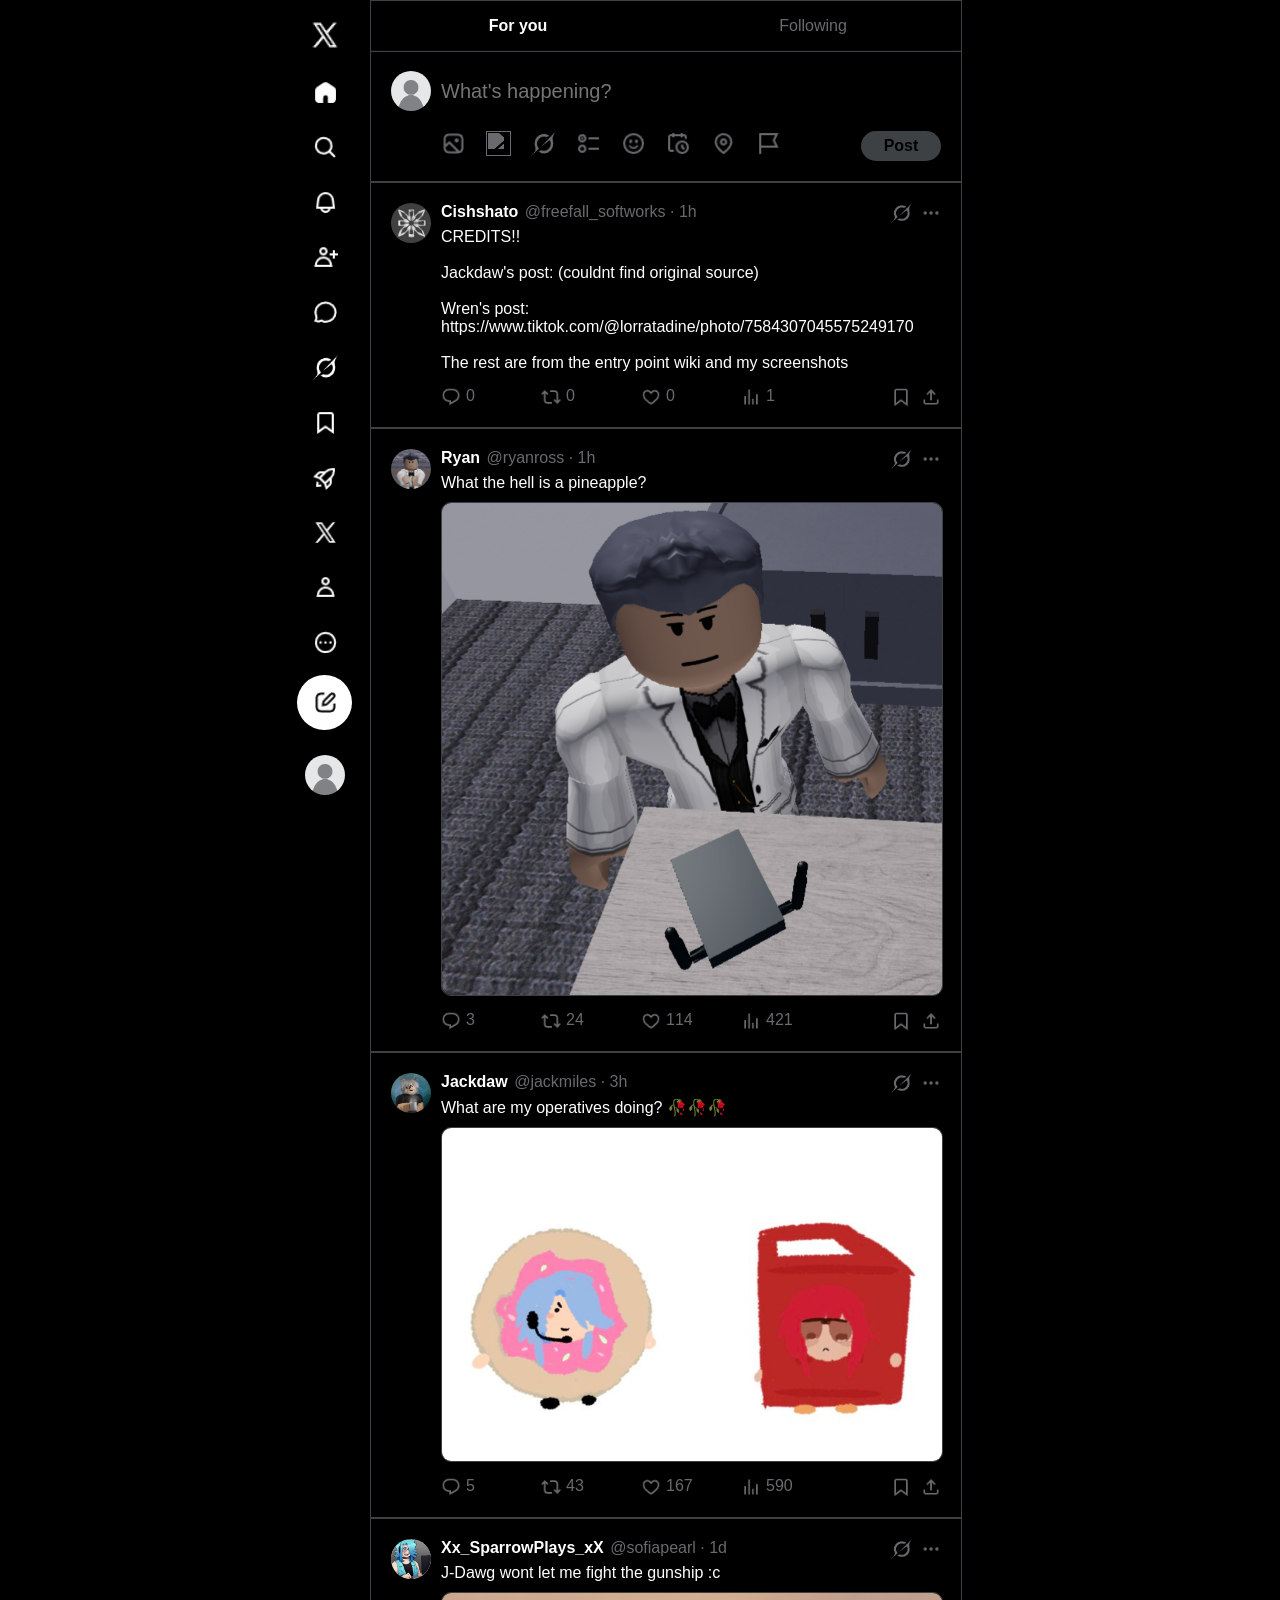
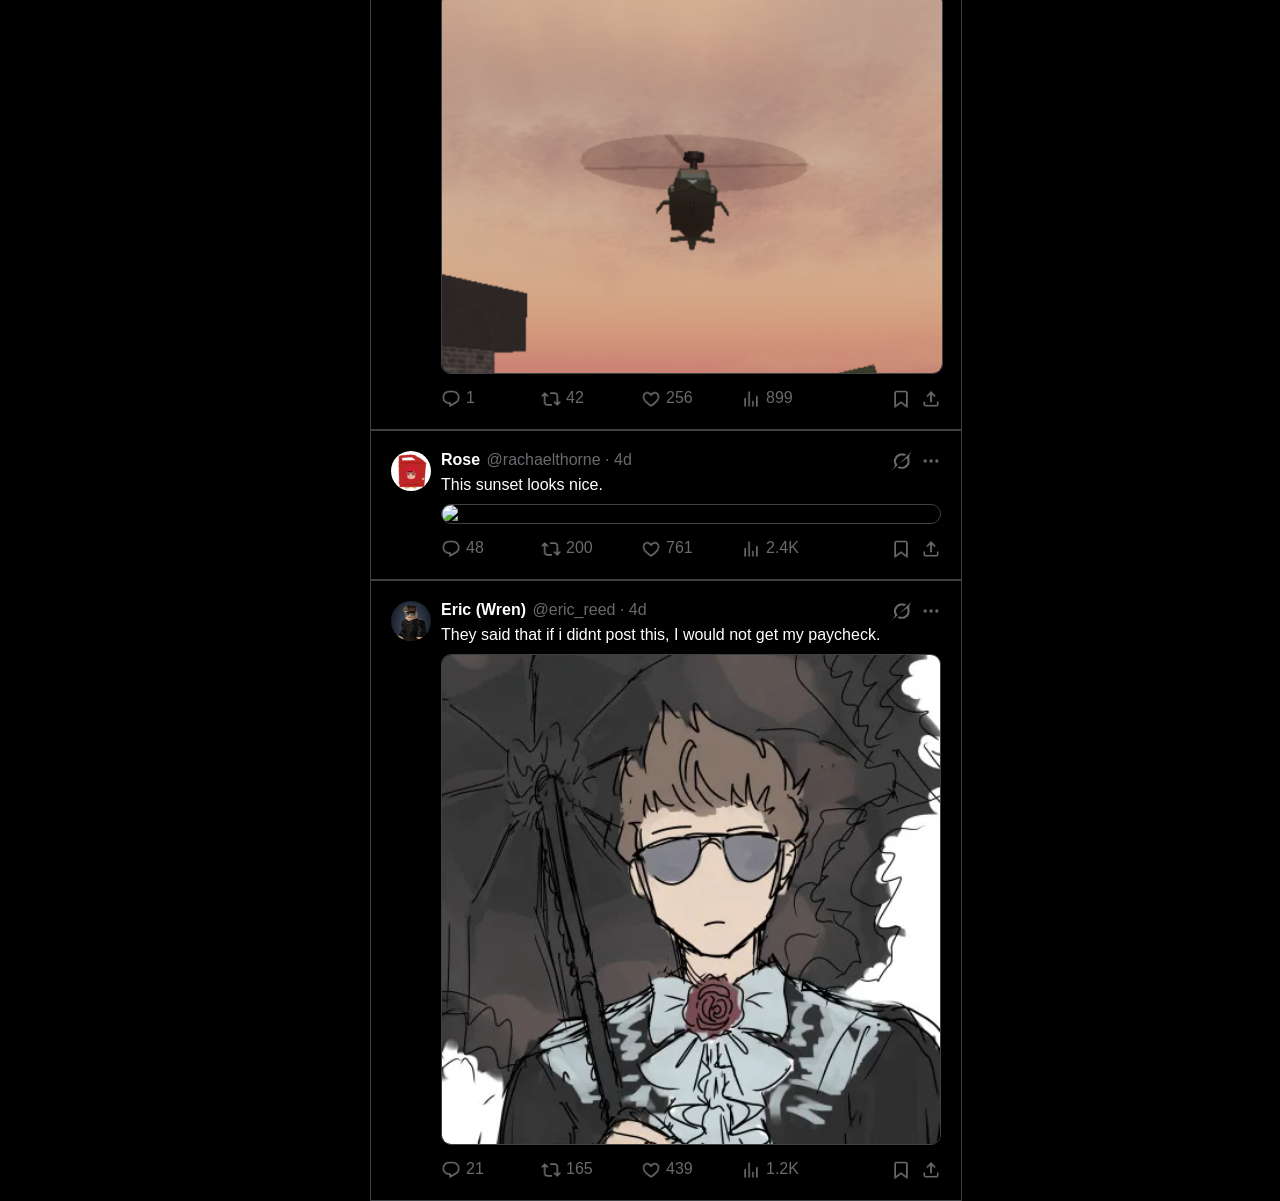
==== commit b8c5dccb: "buttonify left section" ====
--- a/twitter-immitation.html
+++ b/twitter-immitation.html
@@ -2,7 +2,7 @@
 <html lang="en">
   <head>
     <title>
-      Entry Point ryan at Twitter
+      EP @ X
     </title>
     <link
     rel="stylesheet"
@@ -14,49 +14,105 @@
       <div class="left-section-blank">
         <div class="left-section">
           <div class="left-main">
-            <img class="left-icons icon-left"
-            src="images/icons/X.png">
-
-            <img class="left-icons icon-left"
-            src="images/icons/Home.png">
-
-            <img class="left-icons icon-left"
-            src="images/icons/Search.png">
-
-            <img class="left-icons icon-left"
-            src="images/icons/Notifications.png">
+            <div class="left-icon-container left-icon-special">
+              <button class="left-buttons">
+                <img class="left-icons icon-left main-icon"
+                src="images/icons/X.png">
+              </button>
+            </div>
+
+            <div class="left-icon-container">
+              <button class="left-buttons">
+                <img class="left-icons icon-left"
+                src="images/icons/Home.png">
+              </button>
+            </div>
+
+            <div class="left-icon-container">
+              <button class="left-buttons">
+                <img class="left-icons icon-left"
+                src="images/icons/Search.png">
+              </button>
+            </div>
+
+            <div class="left-icon-container">
+              <button class="left-buttons">
+                <img class="left-icons icon-left"
+                src="images/icons/Notifications.png">
+              </button>
+            </div>
+
+            <div class="left-icon-container">
+              <button class="left-buttons">
+                <img class="left-icons icon-left"
+                src="images/icons/Follow.png">
+              </button>
+            </div>
+
+            <div class="left-icon-container">
+              <button class="left-buttons">
+                <img class="left-icons icon-left"
+                src="images/icons/Chat.png">
+              </button>
+            </div>
+
+            <div class="left-icon-container">
+              <button class="left-buttons">
+                <img class="left-icons icon-left"
+                src="images/icons/Twitter_Grok.png">
+              </button>
+            </div>
+
+            <div class="left-icon-container">
+              <button class="left-buttons">
+                <img class="left-icons icon-left"
+                src="images/icons/Twitter_Bookmark.png">
+              </button>
+            </div>
+
+            <div class="left-icon-container">
+              <button class="left-buttons">
+                <img class="left-icons icon-left"
+                src="images/icons/Creator_Studio.png">
+              </button>
+            </div>
             
-            <img class="left-icons icon-left"
-            src="images/icons/Follow.png">
-
-            <img class="left-icons icon-left"
-            src="images/icons/Chat.png">
-
-            <img class="left-icons icon-left"
-            src="images/icons/Twitter_Grok.png">
-
-            <img class="left-icons icon-left"
-            src="images/icons/Twitter_Bookmark.png">
-
-            <img class="left-icons icon-left"
-            src="images/icons/Creator_Studio.png">
-
-            <img class="left-icons icon-left"
-            src="images/icons/X.png">
-
-            <img class="left-icons icon-left"
-            src="images/icons/Profile.png">
-
-            <img class="left-icons icon-left"
-            src="images/icons/Twitter_More2.png">
-
-            <img class="left-icons icon-left"
-            src="images/icons/Post.png">
+            <div class="left-icon-container">
+              <button class="left-buttons">
+                <img class="left-icons icon-left"
+                src="images/icons/X.png">
+              </button>
+            </div>
+
+            <div class="left-icon-container">
+              <button class="left-buttons">
+                <img class="left-icons icon-left"
+                src="images/icons/Profile.png">
+              </button>
+            </div>
+
+            <div class="left-icon-container">
+              <button class="left-buttons">
+                <img class="left-icons icon-left"
+                src="images/icons/Twitter_More2.png">
+              </button>
+            </div>
+
+            <div class="left-icon-container">
+              <button class="post-special-button">
+                <img class="left-icons icon-left-special"
+                src="images/icons/Post.png">
+              </button>
+            </div>
           </div>
 
           <div class="left-accounts">
-            <img class="twitter-pfp-left"
-            src="images/pfp/blank-user.png">
+            <div class="left-icon-container">
+              <button class="left-buttons-pfp">
+                <img class="twitter-pfp-left"
+                src="images/pfp/blank-user.png">
+              </button>
+            </div>
           </div>
         </div>
       </div>
--- a/twitter-immitation.css
+++ b/twitter-immitation.css
@@ -20,7 +20,7 @@
 }
 
 .icon {
-  filter: drop-shadow(0px 100000px 0 #3e4144);
+  filter: drop-shadow(0px 100000px 0 #686a6e);
   transform: translateY(-100000px);
 }
 
@@ -29,6 +29,11 @@
   transform: translateY(-100000px);
 }
 
+.icon-left-special {
+  filter: drop-shadow(0px 100000px 0 #000000);
+  transform: translateY(-100000px);
+}
+
 body {
   margin: 0;
 }
@@ -39,6 +44,7 @@
   flex-direction: row;
   background-color: #000000;
   margin: 0px;
+  justify-content: center;
 }
 
 
@@ -48,6 +54,8 @@
 .left-section-blank {
   display: flex;
   min-width: 50px;
+  max-width: 200px;
+  justify-content: right;
 }
 
 .left-section {
@@ -55,34 +63,52 @@
   width: 50px;
   flex-direction: column;
   position: fixed;
+  margin-right: 20px;
+  align-items: center;
 }
 
 .left-main {
   display: flex;
   flex-direction: column;
   margin: 0;
-}
-
-  .left-icons {
+  align-items: center;
+}
+
+  .left-icon-container {
     display: flex;
-    width: 35px;
-    height: 35px;
-    object-fit: contain;
-    object-position: center;
-    padding: 5px;
     margin-bottom: 10px;
   }
 
+  .left-icon-special {
+    display: flex;
+    margin-top: 10px;
+  }
+
+    .left-icons {
+      display: flex;
+      width: 25px;
+      height: 25px;
+      object-fit: contain;
+      object-position: center;
+      padding: 5px;
+    }
+
+    .main-icon {
+      width: 30px;
+      height: 30px;
+    }
+
 .left-accounts {
   display: flex;
 }
 
   .twitter-pfp-left {
-    width: 50px;
-    height: 50px;
+    width: 40px;
+    height: 40px;
     border-radius: 50%;
     object-fit: cover;
     object-position: center;
+    padding: 5px;
   }
 
 
@@ -93,6 +119,7 @@
 .right-section {
   display: flex;
   flex-direction: column;
+  max-width: 800px;
 }
 
 .twitter-main-section {
@@ -125,6 +152,12 @@
       width: 550px;
       padding: 20px;
     }
+
+
+
+
+
+
 
   /*Twitter Add Post*/
 
@@ -208,6 +241,15 @@
             align-items: center;
           }
 
+
+
+
+
+
+
+
+
+
   /*Twitter Posts*/
 
     .twitter-posts-left {
@@ -250,7 +292,7 @@
 
             .twitter-handle,
             .twitter-timestamp {
-              color: #3e4144;
+              color: #686a6e;
               margin-top: 5px;
             }
 
@@ -342,7 +384,7 @@
               }
 
                 .twitter-icon-number {
-                  color: #3e4144;
+                  color: #686a6e;
                   margin-left: 5px;
                 }
 
@@ -391,21 +433,68 @@
 
   .For-you:hover, 
   .Following:hover {
-    background-color: #3e4144;
-    opacity: 0.4;
-  }
-
-  .For-you-text,
-  .Following-text {
+    background-color: rgba(104, 106, 110, 0.25);
+  }
+
+  .For-you-text {
     color: #ffffff;
     width: 100%;
     height: 100%;
     margin: 0;
-  }
-
-
-
-
-
-
-
+    font-weight: bold;
+  }
+
+
+  .Following-text {
+    color: #686a6e;
+    width: 100%;
+    height: 100%;
+    margin: 0;
+  }
+
+
+
+
+
+
+
+.left-buttons {
+  background-color: transparent;
+  border: transparent;
+  border-radius: 50%;
+  padding: 5px;
+  margin: 0;
+  transition: 0.2s;
+}
+
+.left-buttons:hover {
+  background-color: rgba(104, 106, 110, 0.25);
+  transition: 0.2s;
+}
+
+.post-special-button {
+  background-color: white;
+  border: transparent;
+  border-radius: 50%;
+  padding: 10px;
+  transition: 0.2s;
+}
+
+.post-special-button:hover {
+  background-color: rgba(255, 255, 255, 0.9);
+  transition: 0.2s;
+}
+
+.left-buttons-pfp {
+  background-color: transparent;
+  border: transparent;
+  border-radius: 50%;
+  padding: 10px 10px 7px 10px;
+  margin: 0;  
+  transition: 0.2s;
+}
+
+.left-buttons-pfp:hover {
+  background-color: rgba(104, 106, 110, 0.25);
+  transition: 0.2s;
+}
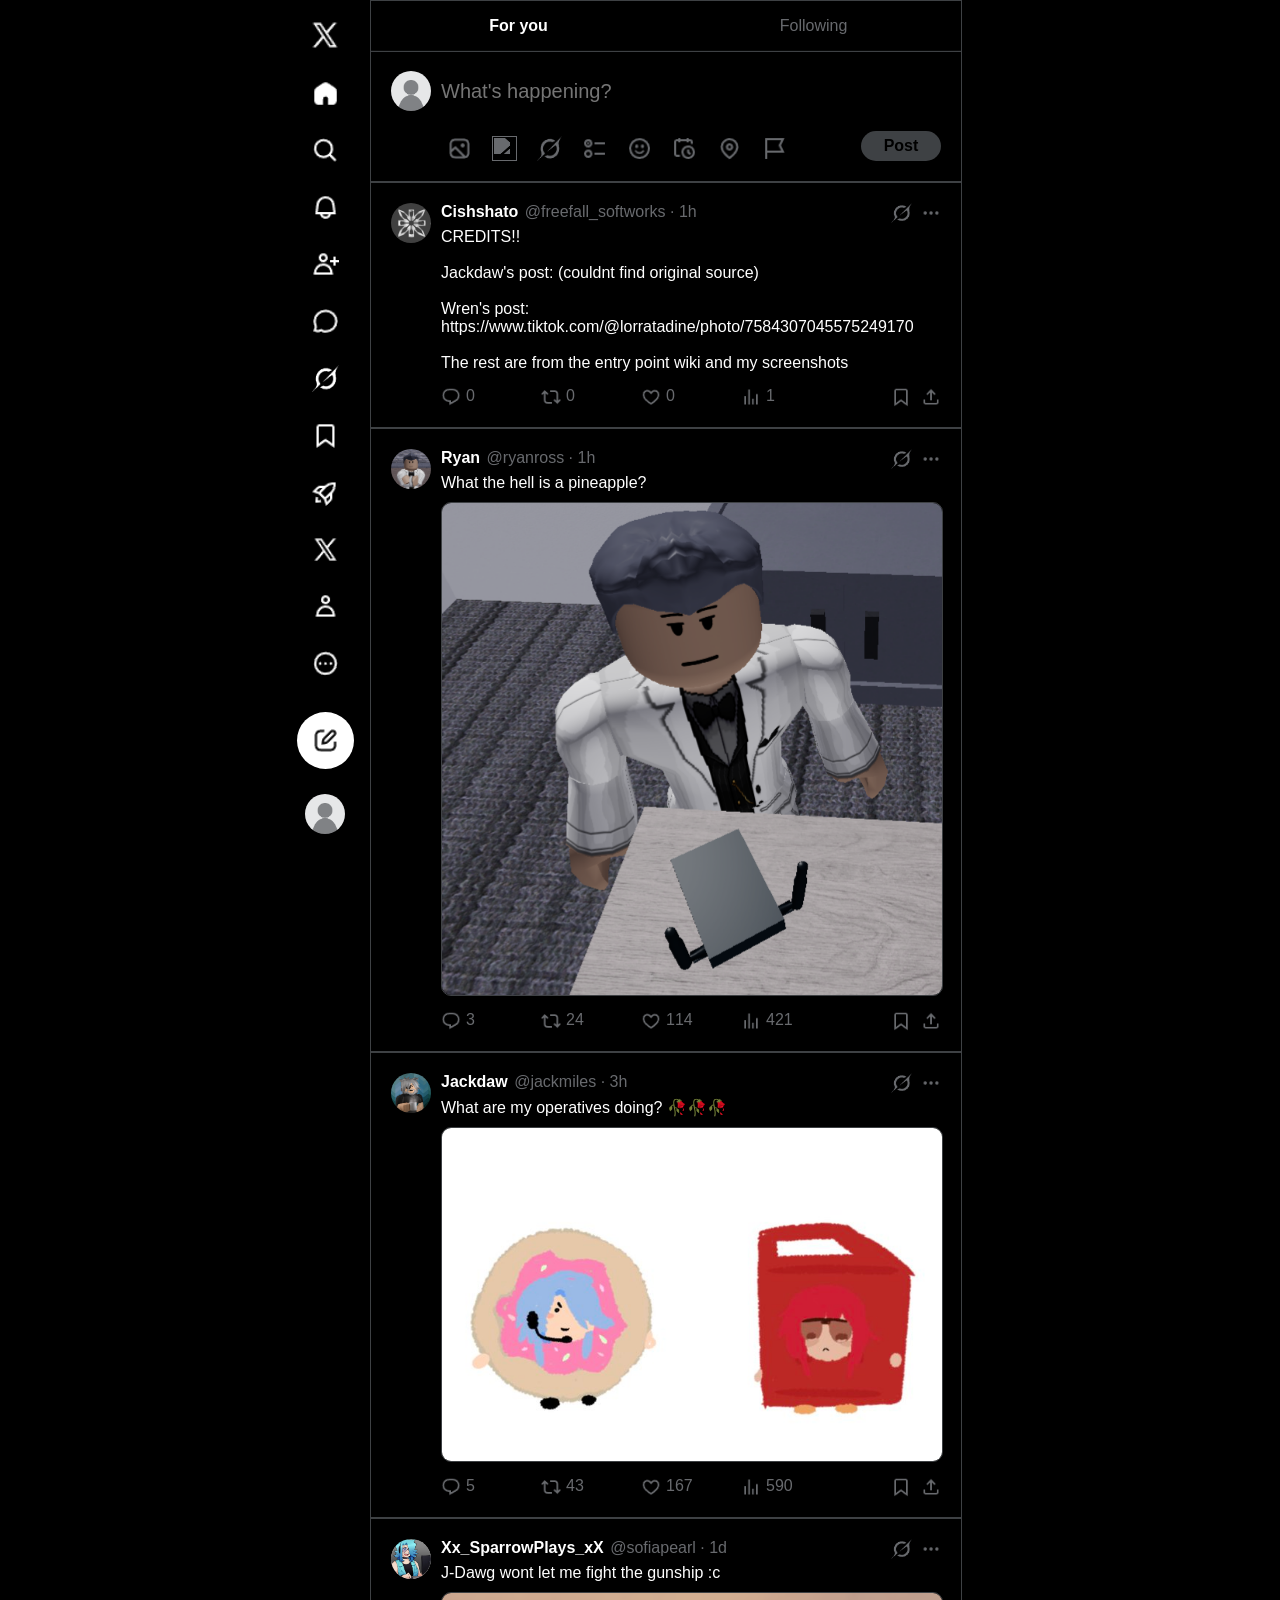
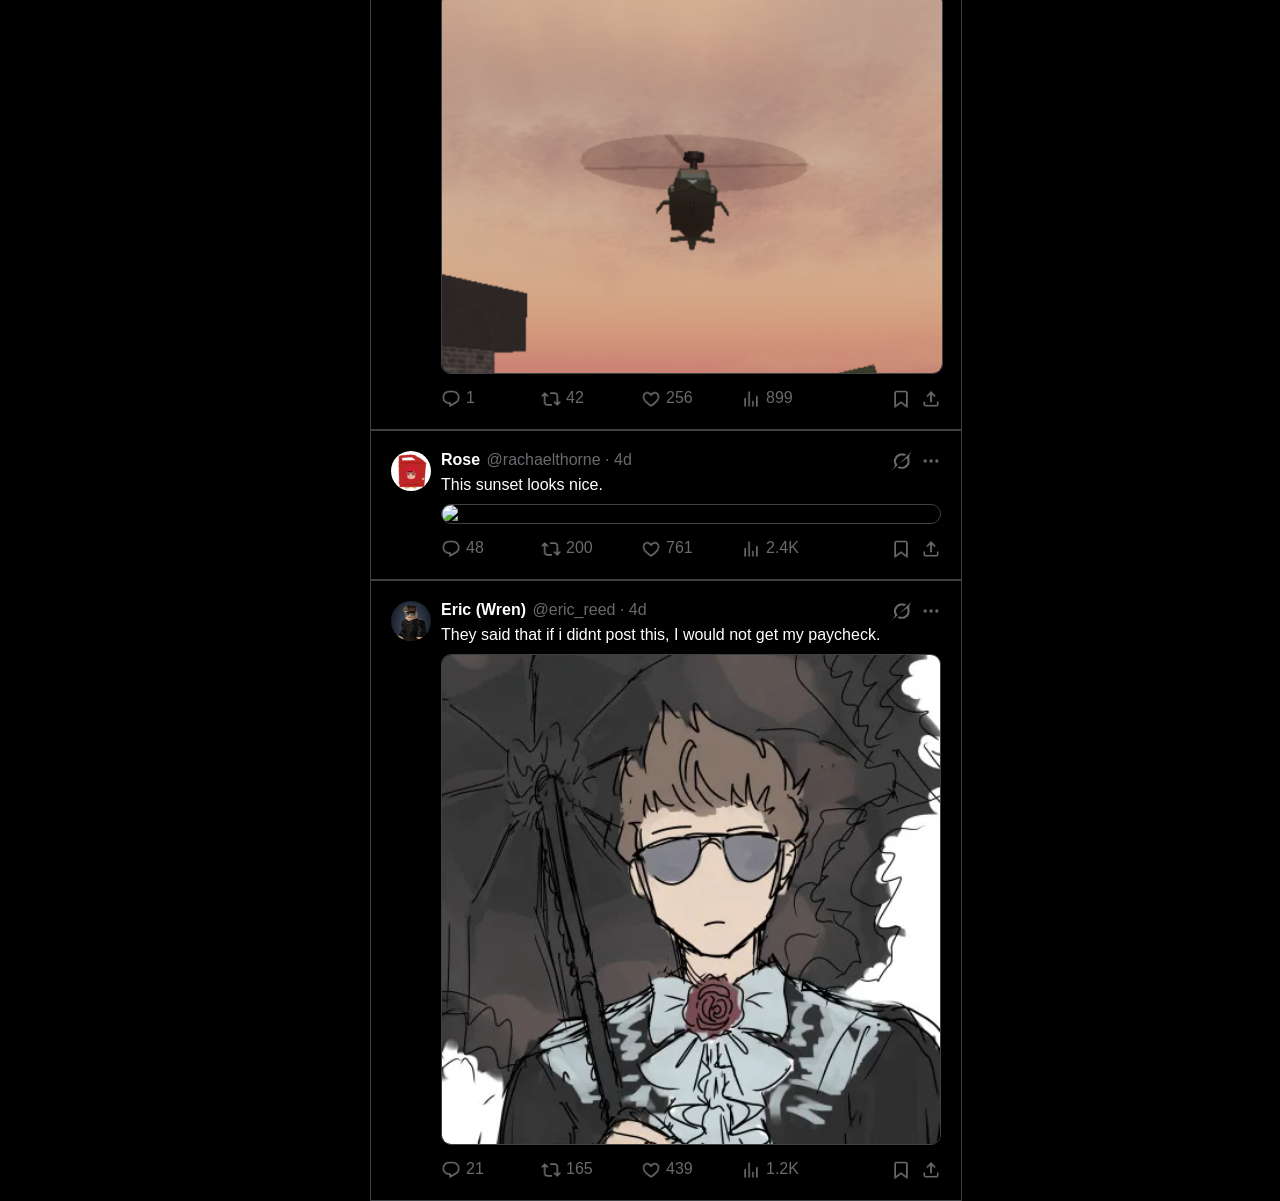
==== commit a3c473c6: "add post buttons" ====
--- a/twitter-immitation.html
+++ b/twitter-immitation.html
@@ -15,84 +15,84 @@
         <div class="left-section">
           <div class="left-main">
             <div class="left-icon-container left-icon-special">
-              <button class="left-buttons">
+              <button class="normal-buttons">
                 <img class="left-icons icon-left main-icon"
                 src="images/icons/X.png">
               </button>
             </div>
 
             <div class="left-icon-container">
-              <button class="left-buttons">
+              <button class="normal-buttons">
                 <img class="left-icons icon-left"
                 src="images/icons/Home.png">
               </button>
             </div>
 
             <div class="left-icon-container">
-              <button class="left-buttons">
+              <button class="normal-buttons">
                 <img class="left-icons icon-left"
                 src="images/icons/Search.png">
               </button>
             </div>
 
             <div class="left-icon-container">
-              <button class="left-buttons">
+              <button class="normal-buttons">
                 <img class="left-icons icon-left"
                 src="images/icons/Notifications.png">
               </button>
             </div>
 
             <div class="left-icon-container">
-              <button class="left-buttons">
+              <button class="normal-buttons">
                 <img class="left-icons icon-left"
                 src="images/icons/Follow.png">
               </button>
             </div>
 
             <div class="left-icon-container">
-              <button class="left-buttons">
+              <button class="normal-buttons">
                 <img class="left-icons icon-left"
                 src="images/icons/Chat.png">
               </button>
             </div>
 
             <div class="left-icon-container">
-              <button class="left-buttons">
+              <button class="normal-buttons">
                 <img class="left-icons icon-left"
                 src="images/icons/Twitter_Grok.png">
               </button>
             </div>
 
             <div class="left-icon-container">
-              <button class="left-buttons">
+              <button class="normal-buttons">
                 <img class="left-icons icon-left"
                 src="images/icons/Twitter_Bookmark.png">
               </button>
             </div>
 
             <div class="left-icon-container">
-              <button class="left-buttons">
+              <button class="normal-buttons">
                 <img class="left-icons icon-left"
                 src="images/icons/Creator_Studio.png">
               </button>
             </div>
             
             <div class="left-icon-container">
-              <button class="left-buttons">
+              <button class="normal-buttons">
                 <img class="left-icons icon-left"
                 src="images/icons/X.png">
               </button>
             </div>
 
             <div class="left-icon-container">
-              <button class="left-buttons">
+              <button class="normal-buttons">
                 <img class="left-icons icon-left"
                 src="images/icons/Profile.png">
               </button>
             </div>
 
             <div class="left-icon-container">
-              <button class="left-buttons">
+              <button class="normal-buttons">
                 <img class="left-icons icon-left"
                 src="images/icons/Twitter_More2.png">
               </button>
@@ -163,57 +163,73 @@
                 <div class="twitter-add-post-right-bottom-part1">
                   <div class="twitter-add-post-right-bottom-media">
                     <div class="twitter-add-post-right-bottom-icon">
-                      <img class="twitter-add-post-right-bottom-icon-image icon"
-                      src="images/icons/Twitter_Media.png">
+                      <button class="normal-buttons2">
+                        <img class="twitter-add-post-right-bottom-icon-image icon"
+                        src="images/icons/Twitter_Media.png">
+                      </button>
                     </div>
                   </div>
 
                   <div class="twitter-add-post-right-bottom-gif">
                     <div class="twitter-add-post-right-bottom-icon">
-                      <img class="twitter-add-post-right-bottom-icon-image icon"
-                      src="images/icons/Twitter_GIF.png">
+                      <button class="normal-buttons2">
+                        <img class="twitter-add-post-right-bottom-icon-image icon"
+                        src="images/icons/Twitter_GIF.png">
+                      </button>
                     </div>
                   </div>
 
                   <div class="twitter-add-post-right-bottom-grok">
                     <div class="twitter-add-post-right-bottom-icon">
-                      <img class="twitter-add-post-right-bottom-icon-image icon"
-                      src="images/icons/Twitter_Grok.png">
+                      <button class="normal-buttons2">
+                        <img class="twitter-add-post-right-bottom-icon-image icon"
+                        src="images/icons/Twitter_Grok.png">
+                      </button>
                     </div>  
                   </div>
                   
                   <div class="twitter-add-post-right-bottom-poll">
                     <div class="twitter-add-post-right-bottom-icon">
-                      <img class="twitter-add-post-right-bottom-icon-image icon"
-                      src="images/icons/Twitter_Poll.png">
+                      <button class="normal-buttons2">
+                        <img class="twitter-add-post-right-bottom-icon-image icon"
+                        src="images/icons/Twitter_Poll.png">
+                      </button>
                     </div>
                   </div>
 
                   <div class="twitter-add-post-right-bottom-emoji">
                     <div class="twitter-add-post-right-bottom-icon">
-                      <img class="twitter-add-post-right-bottom-icon-image icon"
-                      src="images/icons/Twitter_Emoji.png">
+                      <button class="normal-buttons2">                    
+                        <img class="twitter-add-post-right-bottom-icon-image icon"
+                        src="images/icons/Twitter_Emoji.png">
+                      </button>
                     </div>
                   </div>
 
                   <div class="twitter-add-post-right-bottom-schedule">
                     <div class="twitter-add-post-right-bottom-icon">
-                      <img class="twitter-add-post-right-bottom-icon-image icon"
-                      src="images/icons/Twitter_Schedule.png">
+                      <button class="normal-buttons2">
+                        <img class="twitter-add-post-right-bottom-icon-image icon"
+                        src="images/icons/Twitter_Schedule.png">
+                      </button>
                     </div>
                   </div>
 
                   <div class="twitter-add-post-right-bottom-location">
                     <div class="twitter-add-post-right-bottom-icon">
-                      <img class="twitter-add-post-right-bottom-icon-image icon"
-                      src="images/icons/Twitter_Location.png">
+                      <button class="normal-buttons2">
+                        <img class="twitter-add-post-right-bottom-icon-image icon"
+                        src="images/icons/Twitter_Location.png">
+                      </button>
                     </div>
                   </div>
 
                   <div class="twitter-add-post-right-bottom-content-disclosure">
                     <div class="twitter-add-post-right-bottom-icon">
-                      <img class="twitter-add-post-right-bottom-icon-image icon"
-                      src="images/icons/Twitter_Content_Disclosure.png">
+                      <button class="normal-buttons2">
+                        <img class="twitter-add-post-right-bottom-icon-image icon"
+                        src="images/icons/Twitter_Content_Disclosure.png">
+                      </button>
                     </div>
                   </div>
                 </div>
@@ -249,11 +265,11 @@
                         </span>
 
                         <span class="twitter-handle">
-                          @freefall_softworks
+                          @freefall_softworks &middot;
                         </span>
 
                         <span class="twitter-timestamp">
-                          &middot; 1h
+                          1h
                         </span>
                       </p>
                     </div>
@@ -401,11 +417,11 @@
                         </span>
 
                         <span class="twitter-handle">
-                          @ryanross
+                          @ryanross &middot;
                         </span>
 
                         <span class="twitter-timestamp">
-                          &middot; 1h
+                          1h
                         </span>
                       </p>
                     </div>
@@ -553,11 +569,11 @@
                         </span>
 
                         <span class="twitter-handle">
-                          @jackmiles
+                          @jackmiles &middot;
                         </span>
 
                         <span class="twitter-timestamp">
-                          &middot; 3h
+                          3h
                         </span>
                       </p>
                     </div>
@@ -705,11 +721,11 @@
                         </span>
 
                         <span class="twitter-handle">
-                          @sofiapearl
+                          @sofiapearl &middot;
                         </span>
 
                         <span class="twitter-timestamp">
-                          &middot; 1d
+                          1d
                         </span>
                       </p>
                     </div>
@@ -857,11 +873,11 @@
                         </span>
 
                         <span class="twitter-handle">
-                          @rachaelthorne
+                          @rachaelthorne &middot;
                         </span>
 
                         <span class="twitter-timestamp">
-                          &middot; 4d
+                          4d
                         </span>
                       </p>
                     </div>
@@ -1009,11 +1025,11 @@
                         </span>
 
                         <span class="twitter-handle">
-                          @eric_reed
+                          @eric_reed &middot;
                         </span>
 
                         <span class="twitter-timestamp">
-                          &middot; 4d
+                          4d
                         </span>
                       </p>
                     </div>
--- a/twitter-immitation.css
+++ b/twitter-immitation.css
@@ -86,8 +86,8 @@
 
     .left-icons {
       display: flex;
-      width: 25px;
-      height: 25px;
+      width: 27px;
+      height: 27px;
       object-fit: contain;
       object-position: center;
       padding: 5px;
@@ -151,6 +151,11 @@
       border: #3e4144 solid 1px;
       width: 550px;
       padding: 20px;
+    }
+
+    .post:hover {
+      background-color: rgba(255, 255, 255, 0.025);
+      cursor: pointer;
     }
 
 
@@ -210,6 +215,7 @@
             width: 25px;
             height: 25px;
             margin-right: 20px;
+            padding: 0;
           }
 
             .twitter-add-post-right-bottom-icon-image {
@@ -218,7 +224,8 @@
               height: 25px;
               object-fit: contain;
               object-position: center;
-              padding: 0px;
+              padding: 0;
+              margin: 0;
             }
 
         .twitter-add-post-right-bottom-part2 {
@@ -256,7 +263,6 @@
       display: flex;
       width: 40px;
       margin-right: 10px;
-
     }
 
     .twitter-posts-right {
@@ -295,6 +301,11 @@
               color: #686a6e;
               margin-top: 5px;
             }
+
+            .twitter-timestamp:hover,
+            .twitter-username:hover {
+              text-decoration: underline;
+            }            
 
           .twitter-posts-right-top-line1-part2 {
             display: flex;
@@ -428,12 +439,12 @@
     flex: 1;
     justify-content: center;
     align-items: center;
-    cursor: pointer;
   }
 
   .For-you:hover, 
   .Following:hover {
-    background-color: rgba(104, 106, 110, 0.25);
+    background-color: rgba(255, 255, 255, 0.075);
+    cursor: pointer;
   }
 
   .For-you-text {
@@ -458,7 +469,7 @@
 
 
 
-.left-buttons {
+.normal-buttons {
   background-color: transparent;
   border: transparent;
   border-radius: 50%;
@@ -467,9 +478,10 @@
   transition: 0.2s;
 }
 
-.left-buttons:hover {
+.normal-buttons:hover {
   background-color: rgba(104, 106, 110, 0.25);
   transition: 0.2s;
+  cursor: pointer;
 }
 
 .post-special-button {
@@ -478,11 +490,13 @@
   border-radius: 50%;
   padding: 10px;
   transition: 0.2s;
+  margin-top: 15px;
 }
 
 .post-special-button:hover {
   background-color: rgba(255, 255, 255, 0.9);
   transition: 0.2s;
+  cursor: pointer;
 }
 
 .left-buttons-pfp {
@@ -497,4 +511,36 @@
 .left-buttons-pfp:hover {
   background-color: rgba(104, 106, 110, 0.25);
   transition: 0.2s;
+  cursor: pointer;
+}
+
+
+
+.normal-buttons2 {
+  background-color: transparent;
+  border: transparent;
+  border-radius: 50%;
+  width: 35px;
+  height: 35px;
+  margin: 0;
+  transition: 0.2s;
+}
+
+.normal-buttons2:hover {
+  background-color: rgba(104, 106, 110, 0.25);
+  transition: 0.2s;
+  cursor: pointer;
+  transform: scale(1.2);
+}
+
+
+
+
+
+
+
+/*The 4 buttons on the right side of the post*/
+.placeholder-thing-yes {
+  filter: drop-shadow(0px 100000px 0 #686a6e);
+  transform: translateY(-100000px);
 }
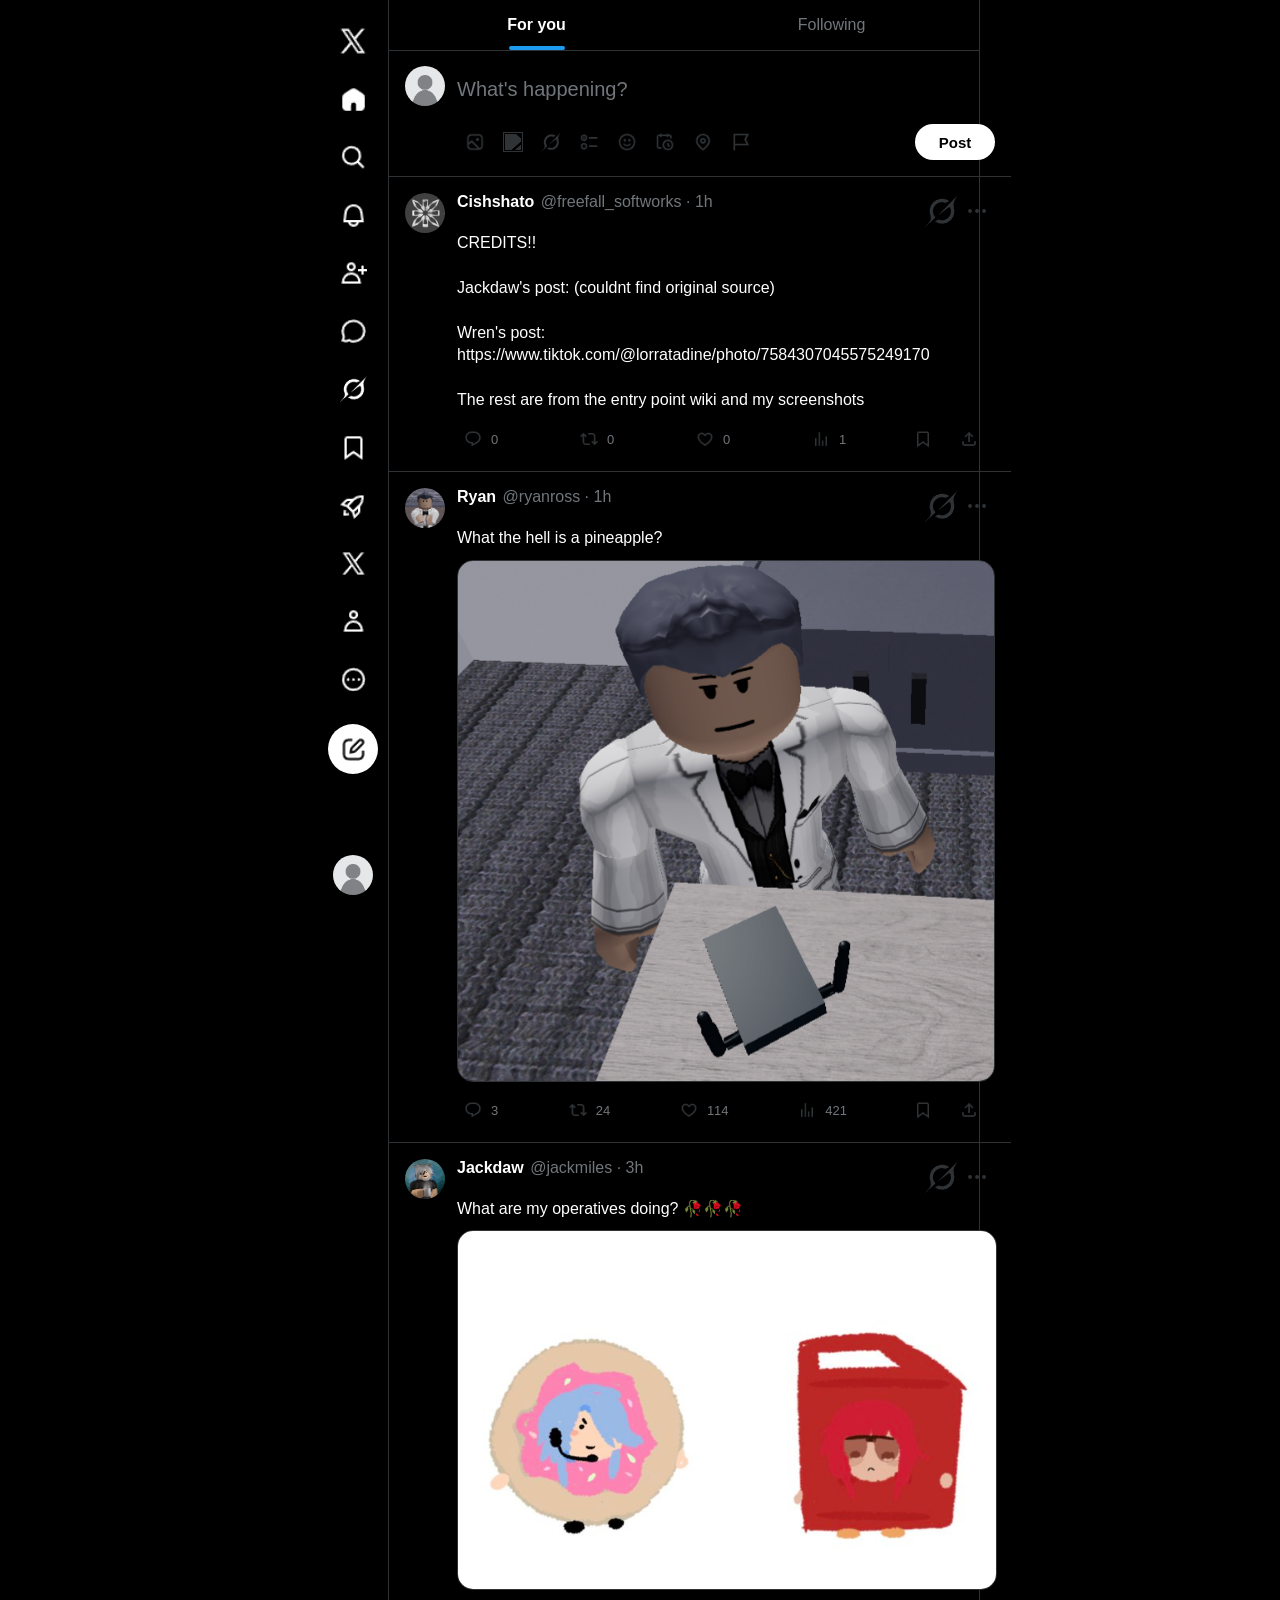
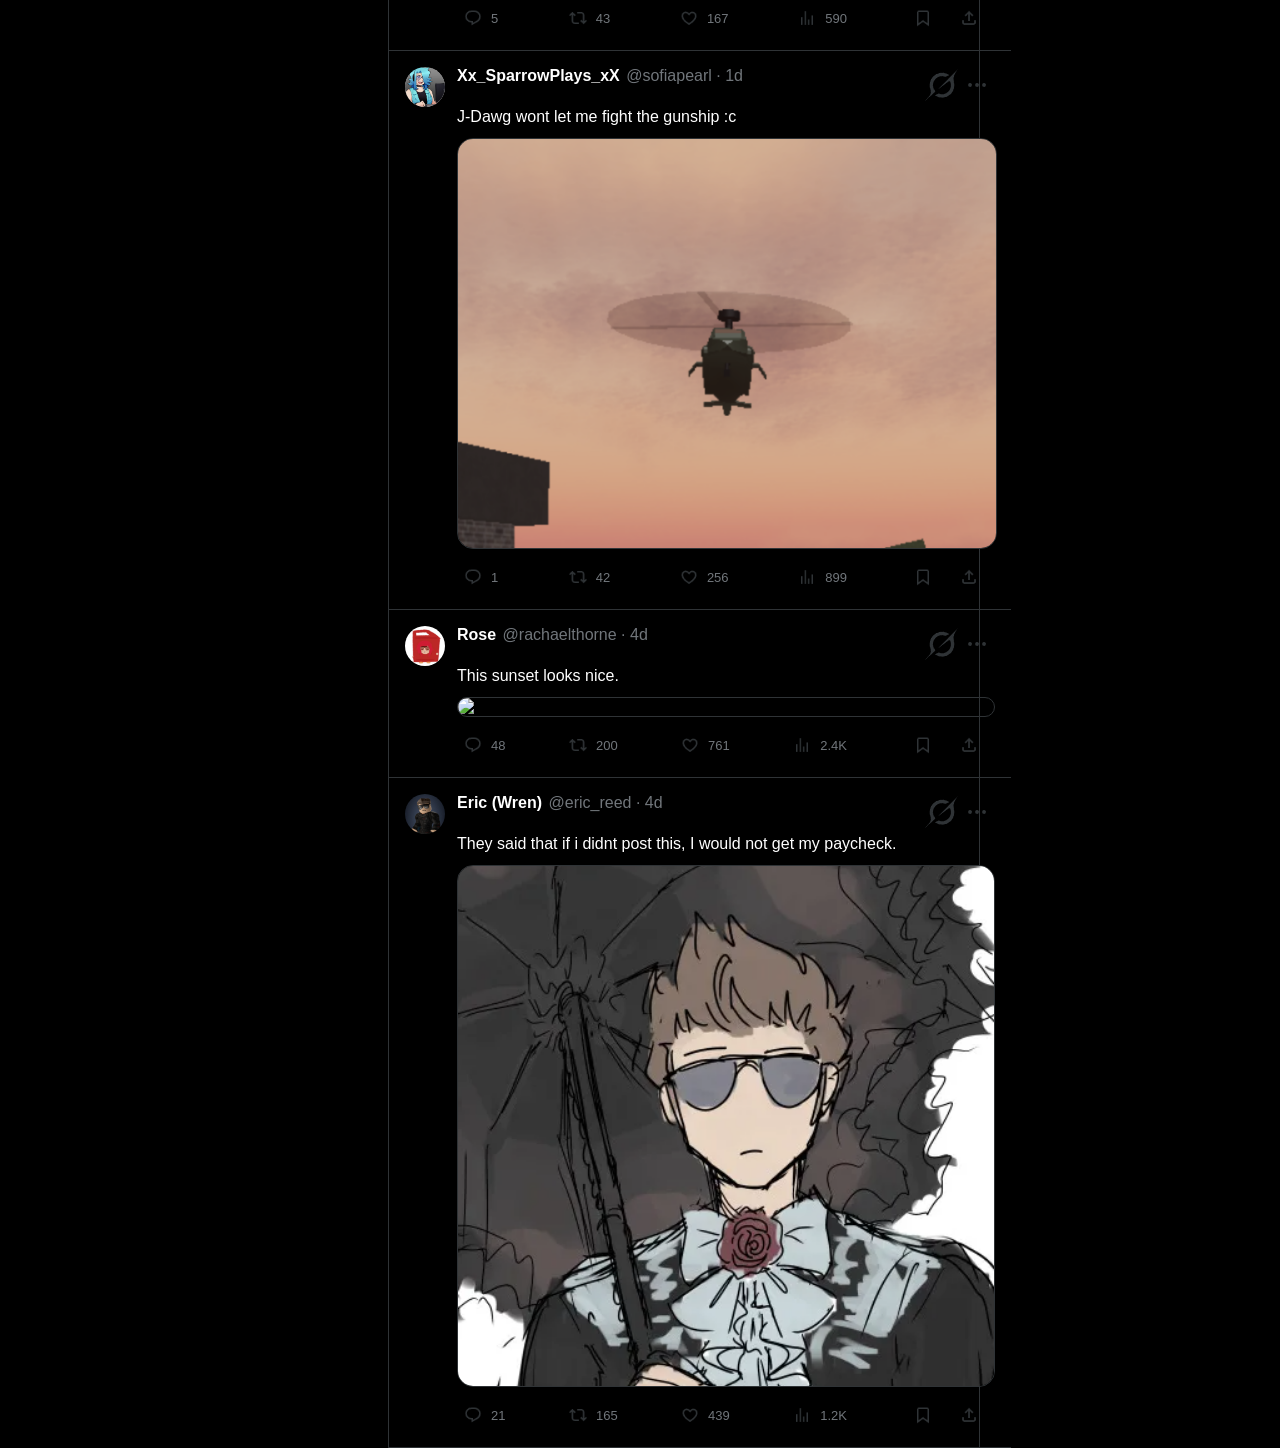
==== commit 708e8500: "massive fix on css + existing button fix" ====
--- a/twitter-immitation.html
+++ b/twitter-immitation.html
@@ -1,12 +1,8 @@
 <!DOCTYPE html>
 <html lang="en">
   <head>
-    <title>
-      EP @ X
-    </title>
-    <link
-    rel="stylesheet"
-    href="twitter-immitation.css">
+    <title>EP @ X</title>
+    <link rel="stylesheet" href="twitter-immitation.css">
   </head>
 
   <body>
@@ -139,7 +135,6 @@
         </div>
 
         <div class="twitter-main-section">
-          <!--Add post part-->
           <div class="twitter-add-post">
             <div class="twitter-add-post-left">
               <div class="twitter-div-pfp">
@@ -243,9 +238,7 @@
             </div>
           </div>
 
-          <!--Posts Part-->
           <div class="twitter-posts-section">
-
             <div class="post">
               <div class="twitter-posts-left">
                 <div class="twitter-div-pfp">
@@ -275,21 +268,17 @@
                     </div>
 
                     <div class="twitter-posts-right-top-line1-part2">
-                      <div class="twitter-posts-right-top-line1-grok">
-                        <div class="twitter-posts-right-top-line1-icon">
-                          <img class="twitter-posts-right-top-line1-icon-image icon"
-                          src="images/icons/Twitter_Grok.png"
-                          alt="Grok Icon">
-                        </div>
-                      </div>
-
-                      <div class="twitter-posts-right-top-line1-more">
-                        <div class="twitter-posts-right-top-line1-icon">
-                          <img class="twitter-posts-right-top-line1-icon-image icon"
-                          src="images/icons/Twitter_More.png"
-                          alt="More Icon">
-                        </div>
-                      </div>
+                      <button class="blue-buttons">                            
+                        <img class="twitter-posts-right-top-line1-icon-image icon"
+                        src="images/icons/Twitter_Grok.png"
+                        alt="Grok Icon">
+                      </button>
+
+                      <button class="blue-buttons">                            
+                        <img class="twitter-posts-right-top-line1-icon-image icon"
+                        src="images/icons/Twitter_More.png"
+                        alt="More Icon">
+                      </button>
                     </div>
                   </div>
 
@@ -427,21 +416,17 @@
                     </div>
 
                     <div class="twitter-posts-right-top-line1-part2">
-                      <div class="twitter-posts-right-top-line1-grok">
-                        <div class="twitter-posts-right-top-line1-icon">
-                          <img class="twitter-posts-right-top-line1-icon-image icon"
-                          src="images/icons/Twitter_Grok.png"
-                          alt="Grok Icon">
-                        </div>
-                      </div>
-
-                      <div class="twitter-posts-right-top-line1-more">
-                        <div class="twitter-posts-right-top-line1-icon">
-                          <img class="twitter-posts-right-top-line1-icon-image icon"
-                          src="images/icons/Twitter_More.png"
-                          alt="More Icon">
-                        </div>
-                      </div>
+                      <button class="blue-buttons">
+                        <img class="twitter-posts-right-top-line1-icon-image icon"
+                        src="images/icons/Twitter_Grok.png"
+                        alt="Grok Icon">
+                      </button>
+
+                      <button class="blue-buttons">
+                        <img class="twitter-posts-right-top-line1-icon-image icon"
+                        src="images/icons/Twitter_More.png"
+                        alt="More Icon">
+                      </button>
                     </div>
                   </div>
 
@@ -579,21 +564,17 @@
                     </div>
 
                     <div class="twitter-posts-right-top-line1-part2">
-                      <div class="twitter-posts-right-top-line1-grok">
-                        <div class="twitter-posts-right-top-line1-icon">
-                          <img class="twitter-posts-right-top-line1-icon-image icon"
-                          src="images/icons/Twitter_Grok.png"
-                          alt="Grok Icon">
-                        </div>
-                      </div>
-
-                      <div class="twitter-posts-right-top-line1-more">
-                        <div class="twitter-posts-right-top-line1-icon">
-                          <img class="twitter-posts-right-top-line1-icon-image icon"
-                          src="images/icons/Twitter_More.png"
-                          alt="More Icon">
-                        </div>
-                      </div>
+                      <button class="blue-buttons">
+                        <img class="twitter-posts-right-top-line1-icon-image icon"
+                        src="images/icons/Twitter_Grok.png"
+                        alt="Grok Icon">
+                      </button>
+
+                      <button class="blue-buttons">
+                        <img class="twitter-posts-right-top-line1-icon-image icon"
+                        src="images/icons/Twitter_More.png"
+                        alt="More Icon">
+                      </button>
                     </div>
                   </div>
 
@@ -731,21 +712,17 @@
                     </div>
 
                     <div class="twitter-posts-right-top-line1-part2">
-                      <div class="twitter-posts-right-top-line1-grok">
-                        <div class="twitter-posts-right-top-line1-icon">
-                          <img class="twitter-posts-right-top-line1-icon-image icon"
-                          src="images/icons/Twitter_Grok.png"
-                          alt="Grok Icon">
-                        </div>
-                      </div>
-
-                      <div class="twitter-posts-right-top-line1-more">
-                        <div class="twitter-posts-right-top-line1-icon">
-                          <img class="twitter-posts-right-top-line1-icon-image icon"
-                          src="images/icons/Twitter_More.png"
-                          alt="More Icon">
-                        </div>
-                      </div>
+                      <button class="blue-buttons">
+                        <img class="twitter-posts-right-top-line1-icon-image icon"
+                        src="images/icons/Twitter_Grok.png"
+                        alt="Grok Icon">
+                      </button>
+
+                      <button class="blue-buttons">
+                        <img class="twitter-posts-right-top-line1-icon-image icon"
+                        src="images/icons/Twitter_More.png"
+                        alt="More Icon">
+                      </button>
                     </div>
                   </div>
 
@@ -883,21 +860,17 @@
                     </div>
 
                     <div class="twitter-posts-right-top-line1-part2">
-                      <div class="twitter-posts-right-top-line1-grok">
-                        <div class="twitter-posts-right-top-line1-icon">
-                          <img class="twitter-posts-right-top-line1-icon-image icon"
-                          src="images/icons/Twitter_Grok.png"
-                          alt="Grok Icon">
-                        </div>
-                      </div>
-
-                      <div class="twitter-posts-right-top-line1-more">
-                        <div class="twitter-posts-right-top-line1-icon">
-                          <img class="twitter-posts-right-top-line1-icon-image icon"
-                          src="images/icons/Twitter_More.png"
-                          alt="More Icon">
-                        </div>
-                      </div>
+                      <button class="blue-buttons">
+                        <img class="twitter-posts-right-top-line1-icon-image icon"
+                        src="images/icons/Twitter_Grok.png"
+                        alt="Grok Icon">
+                      </button>
+
+                      <button class="blue-buttons">
+                        <img class="twitter-posts-right-top-line1-icon-image icon"
+                        src="images/icons/Twitter_More.png"
+                        alt="More Icon">
+                      </button>
                     </div>
                   </div>
 
@@ -1035,21 +1008,17 @@
                     </div>
 
                     <div class="twitter-posts-right-top-line1-part2">
-                      <div class="twitter-posts-right-top-line1-grok">
-                        <div class="twitter-posts-right-top-line1-icon">
-                          <img class="twitter-posts-right-top-line1-icon-image icon"
-                          src="images/icons/Twitter_Grok.png"
-                          alt="Grok Icon">
-                        </div>
-                      </div>
-
-                      <div class="twitter-posts-right-top-line1-more">
-                        <div class="twitter-posts-right-top-line1-icon">
-                          <img class="twitter-posts-right-top-line1-icon-image icon"
-                          src="images/icons/Twitter_More.png"
-                          alt="More Icon">
-                        </div>
-                      </div>
+                      <button class="blue-buttons">
+                        <img class="twitter-posts-right-top-line1-icon-image icon"
+                        src="images/icons/Twitter_Grok.png"
+                        alt="Grok Icon">
+                      </button>
+
+                      <button class="blue-buttons">
+                        <img class="twitter-posts-right-top-line1-icon-image icon"
+                        src="images/icons/Twitter_More.png"
+                        alt="More Icon">
+                      </button>
                     </div>
                   </div>
 
--- a/twitter-immitation.css
+++ b/twitter-immitation.css
@@ -1,3 +1,7 @@
+body {
+  margin: 0;
+}
+
 .twitter-text {
   font-family: Sans-serif;
   font-size: 16px;
@@ -5,7 +9,62 @@
   display: block;
 }
 
-.twitter-pfp {
+.yay {
+  display: flex;
+  background-color: #000000;
+  margin: 0px;
+  justify-content: center;
+}
+
+.left-section-blank {
+  display: flex;
+  width: 88px;
+  justify-content: right;
+}
+
+.left-section {
+  display: flex;
+  width: 70px;
+  height: 100vh;
+  flex-direction: column;
+  position: fixed;
+  align-items: center;
+  justify-content: space-between;
+  padding: 8px 0 14px;
+}
+
+.left-main {
+  display: flex;
+  flex-direction: column;
+  margin: 0;
+  align-items: center;
+}
+
+.left-icon-container {
+  display: flex;
+  margin-bottom: 8px;
+}
+
+.left-icon-special {
+  display: flex;
+  margin-top: 8px;
+}
+
+.left-icons {
+  display: flex;
+  width: 27px;
+  height: 27px;
+  object-fit: contain;
+  object-position: center;
+}
+
+.main-icon {
+  width: 30px;
+  height: 30px;
+}
+
+.twitter-pfp,
+.twitter-pfp-left {
   width: 40px;
   height: 40px;
   border-radius: 50%;
@@ -19,528 +78,434 @@
   height: 40px;
 }
 
-.icon {
-  filter: drop-shadow(0px 100000px 0 #686a6e);
-  transform: translateY(-100000px);
-}
-
-.icon-left {
-  filter: drop-shadow(0px 100000px 0 #ffffff);
-  transform: translateY(-100000px);
-}
-
-.icon-left-special {
-  filter: drop-shadow(0px 100000px 0 #000000);
-  transform: translateY(-100000px);
-}
-
-body {
-  margin: 0;
-}
-
-
-.yay {
-  display: flex;
-  flex-direction: row;
-  background-color: #000000;
-  margin: 0px;
-  justify-content: center;
-}
-
-
-
-
-
-.left-section-blank {
-  display: flex;
-  min-width: 50px;
-  max-width: 200px;
-  justify-content: right;
-}
-
-.left-section {
-  display: flex;
-  width: 50px;
+.right-section {
+  display: flex;
   flex-direction: column;
-  position: fixed;
-  margin-right: 20px;
-  align-items: center;
-}
-
-.left-main {
-  display: flex;
-  flex-direction: column;
-  margin: 0;
-  align-items: center;
-}
-
-  .left-icon-container {
-    display: flex;
-    margin-bottom: 10px;
-  }
-
-  .left-icon-special {
-    display: flex;
-    margin-top: 10px;
-  }
-
-    .left-icons {
-      display: flex;
-      width: 27px;
-      height: 27px;
-      object-fit: contain;
-      object-position: center;
-      padding: 5px;
-    }
-
-    .main-icon {
-      width: 30px;
-      height: 30px;
-    }
-
-.left-accounts {
-  display: flex;
-}
-
-  .twitter-pfp-left {
-    width: 40px;
-    height: 40px;
-    border-radius: 50%;
-    object-fit: cover;
-    object-position: center;
-    padding: 5px;
-  }
-
-
-
-
-
-
-.right-section {
-  display: flex;
-  flex-direction: column;
-  max-width: 800px;
-}
-
-.twitter-main-section {
-  display: flex;
-  flex-direction: column;
-  background-color: transparent;
   width: 590px;
-}
-
-  .twitter-add-post {
-    background-color: transparent;
-    display: flex;
-    flex-direction: row;
-    border: #3e4144 solid 1px;
-    width: 550px;
-    padding: 20px;
-  }
-
-  .twitter-posts-section {
-    background-color: transparent;
-    display: flex;
-    flex-direction: column;
-    border: #3e4144 solid 0px;
-  }
-
-    .post {
-      display: flex;
-      flex-direction: row;
-      border: #3e4144 solid 1px;
-      width: 550px;
-      padding: 20px;
-    }
-
-    .post:hover {
-      background-color: rgba(255, 255, 255, 0.025);
-      cursor: pointer;
-    }
-
-
-
-
-
-
-
-  /*Twitter Add Post*/
-
-    .twitter-add-post-left {
-      display: flex;
-      width: 40px;
-      margin-right: 10px;
-    }
-
-    .twitter-add-post-right {
-      display: flex;
-      width: 500px;
-      flex-direction: column;
-    }
-
-      .twitter-add-post-right-top {
-        display: flex;
-        margin: 0px;
-        height: 40px;
-      }
-
-        .searchbar {
-          display: flex;
-        }
-
-          .searchbar-input {
-            display: flex;
-            background-color: transparent;
-            border: none;
-            color: #ffffff;
-            font-size: 20px;
-            outline: none;
-            padding: 0px;
-            width: 500px;
-          }
-      
-      .twitter-add-post-right-bottom {
-        display: flex;
-        margin-top: 20px;
-        flex-direction: row;
-      }
-      
-        .twitter-add-post-right-bottom-part1 {
-          display: flex;
-          width: 400px;
-        }
-
-          .twitter-add-post-right-bottom-icon {
-            display: flex;
-            width: 25px;
-            height: 25px;
-            margin-right: 20px;
-            padding: 0;
-          }
-
-            .twitter-add-post-right-bottom-icon-image {
-              display: flex;
-              width: 25px;
-              height: 25px;
-              object-fit: contain;
-              object-position: center;
-              padding: 0;
-              margin: 0;
-            }
-
-        .twitter-add-post-right-bottom-part2 {
-          display: flex;
-          width: 80px;
-          margin-left: 20px;
-        }
-
-          .twitter-post-button {
-            display: flex;
-            background-color: #3e4144;
-            color: #000000;
-            border-width: 0px;
-            border-radius: 20px;
-            font-size: 16px;
-            font-weight: bold;
-            height: 30px;
-            width: 80px;
-            justify-content: center;
-            align-items: center;
-          }
-
-
-
-
-
-
-
-
-
-
-  /*Twitter Posts*/
-
-    .twitter-posts-left {
-      display: flex;
-      width: 40px;
-      margin-right: 10px;
-    }
-
-    .twitter-posts-right {
-      display: flex;
-      flex-direction: column;
-      width: 500px;
-    }
-
-      .twitter-posts-right-top {
-        display: flex;
-        margin: 0px;
-        flex-direction: column;
-      }
-
-        .twitter-posts-right-top-line1 {
-          display: flex;
-          flex-direction: row;
-          width: 500px;
-        }
-
-          .twitter-posts-right-top-line1-part1 {
-            display: flex;
-            flex-direction: column;
-            width: 440px;
-          }
-
-            .twitter-username {
-              font-weight: bold;
-              color: #ffffff;
-              margin-top: 5px;
-              margin-right: 2px;
-            }
-
-            .twitter-handle,
-            .twitter-timestamp {
-              color: #686a6e;
-              margin-top: 5px;
-            }
-
-            .twitter-timestamp:hover,
-            .twitter-username:hover {
-              text-decoration: underline;
-            }            
-
-          .twitter-posts-right-top-line1-part2 {
-            display: flex;
-            flex-direction: row;
-            width: 60px;
-          }
-
-            .twitter-posts-right-top-line1-grok,
-            .twitter-posts-right-top-line1-more {
-              display: flex;
-              width: 20px;
-              margin-left: 10px;
-            }
-
-              .twitter-posts-right-top-line1-icon {
-                display: flex;
-                width: 20px;
-                height: 20px;
-                object-fit: contain;
-                object-position: center;
-                padding: 0px;
-              }
-
-        .twitter-posts-right-top-line2 {
-          display: flex;
-          margin-top: 5px;
-          width: 500px;
-        }
-
-          .twitter-content {
-            color: #ffffff;
-          }
-
-        .twitter-posts-right-top-line3 {
-          display: flex;
-          margin-top: 10px;
-          width: 500px;
-        }
-
-          .twitter-post-image {
-            width: 500px;
-            object-fit: contain;
-            object-position: left;
-            border-radius: 10px;
-            border-width: 1px;
-            border-color: #3e4144;
-            border-style: solid;
-          }
-
-      .twitter-posts-right-bottom {
-        display: flex;
-        margin-top: 15px;
-      }
-
-        .twitter-posts-right-bottom-line {
-          display: flex;
-        }
-
-          .twitter-posts-right-bottom-line-part1 {
-              display: flex;
-              width: 400px;
-            }
-
-            .twitter-posts-right-bottom-line-comments,
-            .twitter-posts-right-bottom-line-repost,
-            .twitter-posts-right-bottom-line-likes,
-            .twitter-posts-right-bottom-line-views {
-              display: flex;
-              width: 100px;
-            }
-
-              .twitter-posts-right-bottom-line-icon {
-                display: flex;
-              }
-
-                .twitter-posts-right-bottom-line-icon-image {
-                  display: flex;
-                  width: 20px;
-                  height: 20px;
-                  object-fit: contain;
-                  object-position: center;
-                  padding: 0px;
-                }
-
-              .twitter-posts-right-bottom-line-number {
-                display: flex;
-              }
-
-                .twitter-icon-number {
-                  color: #686a6e;
-                  margin-left: 5px;
-                }
-
-          .twitter-posts-right-bottom-line-part2 {
-            display: flex;
-            width: 60px;
-            margin-left: 40px;
-          }
-
-            .twitter-posts-right-bottom-line-bookmark,
-            .twitter-posts-right-bottom-line-share {
-              display: flex;
-              width: 20px;
-              margin-left: 10px;
-            }
-
-
-
-
-            
-
+  border-left: 1px solid #2f3336;
+  border-right: 1px solid #2f3336;
+}
 
 .twitter-top-section {
-  min-height: 50px;
+  height: 50px;
 }
 
 .twitter-top-selection {
   display: flex;
-  flex-direction: row;
-  border: #3e4144 solid 1px;
   height: 50px;
   width: 590px;
   position: fixed;
   background-color: rgba(0, 0, 0, 0.7);
-  backdrop-filter: blur(10px);
-}
-
-  .For-you, 
-  .Following {
-    display: flex;
-    flex: 1;
-    justify-content: center;
-    align-items: center;
-  }
-
-  .For-you:hover, 
-  .Following:hover {
-    background-color: rgba(255, 255, 255, 0.075);
-    cursor: pointer;
-  }
-
-  .For-you-text {
-    color: #ffffff;
-    width: 100%;
-    height: 100%;
-    margin: 0;
-    font-weight: bold;
-  }
-
-
-  .Following-text {
-    color: #686a6e;
-    width: 100%;
-    height: 100%;
-    margin: 0;
-  }
-
-
-
-
-
-
-
-.normal-buttons {
+  backdrop-filter: blur(12px);
+  border-bottom: 1px solid #2f3336;
+}
+
+.For-you, 
+.Following {
+  position: relative;
+  display: flex;
+  flex: 1;
+  justify-content: center;
+  align-items: center;
+  transition: background-color 0.2s;
+}
+
+.For-you:hover, 
+.Following:hover {
+  background-color: rgba(255, 255, 255, 0.075);
+  cursor: pointer;
+}
+
+.For-you::after {
+  position: absolute;
+  bottom: 0;
+  width: 56px;
+  height: 4px;
+  border-radius: 999px;
+  background-color: #1d9bf0;
+  content: "";
+}
+
+.For-you-text {
+  color: #ffffff;
+  font-weight: bold;
+}
+
+
+.Following-text {
+  color: #71767b;
+}
+
+.twitter-main-section,
+.tritter-posts-section {
+  display: flex;
+  flex-direction: column;
   background-color: transparent;
-  border: transparent;
+}
+
+.twitter-add-post,
+.post {
+  display: flex;
+  flex-direction: row;
+  width: 100%;
+  padding: 16px;
+  border-bottom: 1px solid #2f3336;
+}
+
+.post {
+ transition: background-color 0.2s;
+}
+
+.post:hover {
+  background-color: rgba(255, 255, 255, 0.035);
+  cursor: pointer;
+}
+
+.twitter-add-post-left,
+.twitter-posts-left {
+  display: flex;
+  flex: 0 0 40px;
+  margin-right: 12px;
+}
+
+.twitter-add-post-right,
+.twitter-posts-right {
+  display: flex;
+  flex: 1;
+  flex-direction: column;
+}
+
+.twitter-add-post-right-top {
+  display: flex;
+  height: 46px;
+}
+
+.searchbar,
+.searchbar-input {
+  display: flex;
+  width: 100%;
+}
+
+.searchbar-input {
+  min-height: 44px;
+  background-color: transparent;
+  border: none;
+  color: #ffffff;
+  font-size: 20px;
+  outline: none;
+  padding: 0px;
+}
+
+.searchbar-input::placeholder {
+  color: #71767b;
+}
+
+.twitter-add-post-right-bottom {
+  display: flex;
+  flex-direction: row;
+  align-items: center;
+  margin-top: 12px;
+  justify-content: space-between;
+  gap: 12px;
+}
+
+.twitter-add-post-right-bottom-part1 {
+  display: flex;
+  flex: 1;
+  flex-wrap: wrap;
+  gap: 2px;
+}
+
+.twitter-add-post-right-bottom-icon {
+  display: flex;
+  width: 36px;
+  height: 36px;
+  padding: 0;
+  align-items: center;
+  justify-content: center;
+}
+
+.twitter-add-post-right-bottom-icon-image {
+  display: block;
+  width: 20px;
+  height: 20px;
+  object-fit: contain;
+  object-position: center;
+  padding: 0;
+  margin: 0;
+}
+
+.twitter-add-post-right-bottom-part2 {
+  display: flex;
+  width: 80px;
+}
+
+.twitter-posts-right-top {
+  display: flex;
+  margin: 0;
+  flex-direction: column;
+}
+
+.twitter-posts-right-top-line1 {
+  display: flex;
+  flex-direction: row;
+  width: 100%;
+  align-items: flex-start;
+}
+
+.twitter-posts-right-top-line1-part1 {
+  display: flex;
+  flex: 1;
+}
+
+.twitter-posts-right-top-line1-part1 .twitter-text{
+ overflow: hidden;
+ text-overflow: ellipsis;
+ white-space: nowrap;
+}
+
+.twitter-username {
+  font-weight: bold;
+  color: #ffffff;
+  margin-right: 2px;
+}
+
+.twitter-handle,
+.twitter-timestamp {
+  color: #71767b;
+}
+
+.twitter-timestamp:hover,
+.twitter-username:hover {
+  text-decoration: underline;
+}            
+
+.twitter-posts-right-top-line1-part2 {
+  display: flex;
+  flex-direction: row;
+  flex: 0 0 auto;
+  margin-left: 8px;
+}
+
+.twitter-posts-right-top-line1-grok,
+.twitter-posts-right-top-line1-more {
+  display: flex;
+  width: 34px;
+  height: 34px;
+}
+
+.twitter-posts-right-top-line1-icon {
+  display: flex;
+  width: 34px;
+  height: 34px;
+  object-fit: contain;
+  object-position: center;
+  padding: 0px;
+  align-items: center;
+  justify-content: center;
+}
+
+.twitter-posts-right-top-line2 {
+  display: flex;
+  margin-top: 3px;
+  width: 100%;
+}
+
+.twitter-content {
+  color: #ffffff;
+  line-height: 1.4;
+  overflow-wrap: anywhere;
+}
+
+.twitter-posts-right-top-line3 {
+  display: flex;
+  margin-top: 10px;
+  width: 100%;
+}
+
+.twitter-post-image {
+  width: 100%;
+  max-height: 520px;
+  object-fit: cover;
+  object-position: center;
+  border-radius: 16px;
+  border: 1px solid #2f3336;
+}
+
+.twitter-posts-right-bottom {
+display: flex;
+margin-top: 12px;
+}
+
+.twitter-posts-right-bottom-line {
+  display: flex;
+  width: 100%;
+  align-items: center;
+  justify-content: space-between;
+}
+
+.twitter-posts-right-bottom-line-part1 {
+  display: flex;
+  flex: 1;
+  justify-content: space-between;
+  max-width: 390px;
+}
+
+.twitter-posts-right-bottom-line-comments,
+.twitter-posts-right-bottom-line-repost,
+.twitter-posts-right-bottom-line-likes,
+.twitter-posts-right-bottom-line-views,
+.twitter-posts-right-bottom-line-bookmark,
+.twitter-posts-right-bottom-line-share {
+  display: flex;
+  min-width: 42px;
+  align-items: center;
+  color: #71767b;
+}
+
+.twitter-posts-right-bottom-line-icon {
+  display: flex;
+  width: 32px;
+  height: 32px;
+  align-items: center;
+  justify-content: center;
   border-radius: 50%;
-  padding: 5px;
-  margin: 0;
-  transition: 0.2s;
-}
-
-.normal-buttons:hover {
-  background-color: rgba(104, 106, 110, 0.25);
-  transition: 0.2s;
+  transition: background-color 0.2;
+}
+
+.twitter-posts-right-bottom-line-icon-image {
+  display: block;
+  width: 18px;
+  height: 18px;
+  object-fit: contain;
+  object-position: center;
+  padding: 0;
+}
+
+.twitter-posts-right-bottom-line-number {
+  display: flex;
+}
+
+.twitter-icon-number {
+  color: #71767b;
+  margin-left: 2px;
+  font-size: 13px;
+}
+
+.twitter-posts-right-bottom-line-part2 {
+  display: flex;
+  width: 76px;
+  margin-left: 24px;
+  justify-content: flex-end;
+  gap: 4px;
+}
+
+.normal-buttons,
+.normal-buttons2,
+.blue-buttons,
+.post-special-button,
+.left-buttons-pfp,
+.twitter-post-button {
+  display: inline-flex;
+  border: 0;
+  align-items: center;
+  justify-content: center;
+  font-family: Arial, Helvetica, sans-serif;
   cursor: pointer;
+}
+
+.normal-buttons,
+.left-buttons-pfp {
+  width: 50px;
+  height: 50px;
+  padding: 0;
+  border-radius: 50%;
+  background-color: transparent;
+  transition: background-color 0.2s;
+}
+
+
+.normal-buttons:hover,
+.left-buttons-pfp:hover {
+  background-color: rgba(87, 87, 87, 0.25);
 }
 
 .post-special-button {
   background-color: white;
-  border: transparent;
   border-radius: 50%;
-  padding: 10px;
-  transition: 0.2s;
-  margin-top: 15px;
+  padding: 0;
+  margin-top: 12px;
+  width: 50px;
+  height: 50px;
+  transition: background-color 0.2s, transform 0.2s;
 }
 
 .post-special-button:hover {
+background-color: rgba(255, 255, 255, 0.9);
+}
+
+.normal-buttons2,
+.blue-buttons {
+  width: 36px;
+  height: 36px;
+  padding: 0;
+  border-radius: 50%;
+  background-color: transparent;
+  transition: background-color 0.2s;
+}
+
+.normal-buttons2:hover,
+.blue-buttons:hover {
+  background-color: rgba(87, 87, 87, 0.25);
+}
+
+.normal-buttons2:hover {
+  transform: scale(1.1);
+}
+
+.twitter-post-button {
+  background-color: #ffffff;
+  color: #000000;
+  border-width: 0px;
+  border-radius: 999px;
+  font-size: 15px;
+  font-weight: bold;
+  height: 36px;
+  width: 80px;
+  transition: background-color 0.2s;
+}
+
+.twitter-post-button:hover {
   background-color: rgba(255, 255, 255, 0.9);
-  transition: 0.2s;
-  cursor: pointer;
-}
-
-.left-buttons-pfp {
-  background-color: transparent;
-  border: transparent;
-  border-radius: 50%;
-  padding: 10px 10px 7px 10px;
-  margin: 0;  
-  transition: 0.2s;
-}
-
-.left-buttons-pfp:hover {
-  background-color: rgba(104, 106, 110, 0.25);
-  transition: 0.2s;
-  cursor: pointer;
-}
-
-
-
-.normal-buttons2 {
-  background-color: transparent;
-  border: transparent;
-  border-radius: 50%;
-  width: 35px;
-  height: 35px;
-  margin: 0;
-  transition: 0.2s;
-}
-
-.normal-buttons2:hover {
-  background-color: rgba(104, 106, 110, 0.25);
-  transition: 0.2s;
-  cursor: pointer;
-  transform: scale(1.2);
-}
-
-
-
-
-
-
-
-/*The 4 buttons on the right side of the post*/
-.placeholder-thing-yes {
-  filter: drop-shadow(0px 100000px 0 #686a6e);
+}
+
+.icon {
+  filter: drop-shadow(0px 100000px 0 #2f3336);
   transform: translateY(-100000px);
+}
+
+.icon-left {
+  filter: drop-shadow(0px 100000px 0 #ffffff);
+  transform: translateY(-100000px);
+}
+
+.icon-left-special {
+  filter: drop-shadow(0px 100000px 0 #000000);
+  transform: translateY(-100000px);
+}
+
+.twitter-add-post-right-bottom-icon:hover .icon {
+  filter: drop-shadow(0px 100000px 0 #71767b);
+}
+
+
+
+
+
+
+
+
+
+.left-accounts {
+  display: flex;
 }
